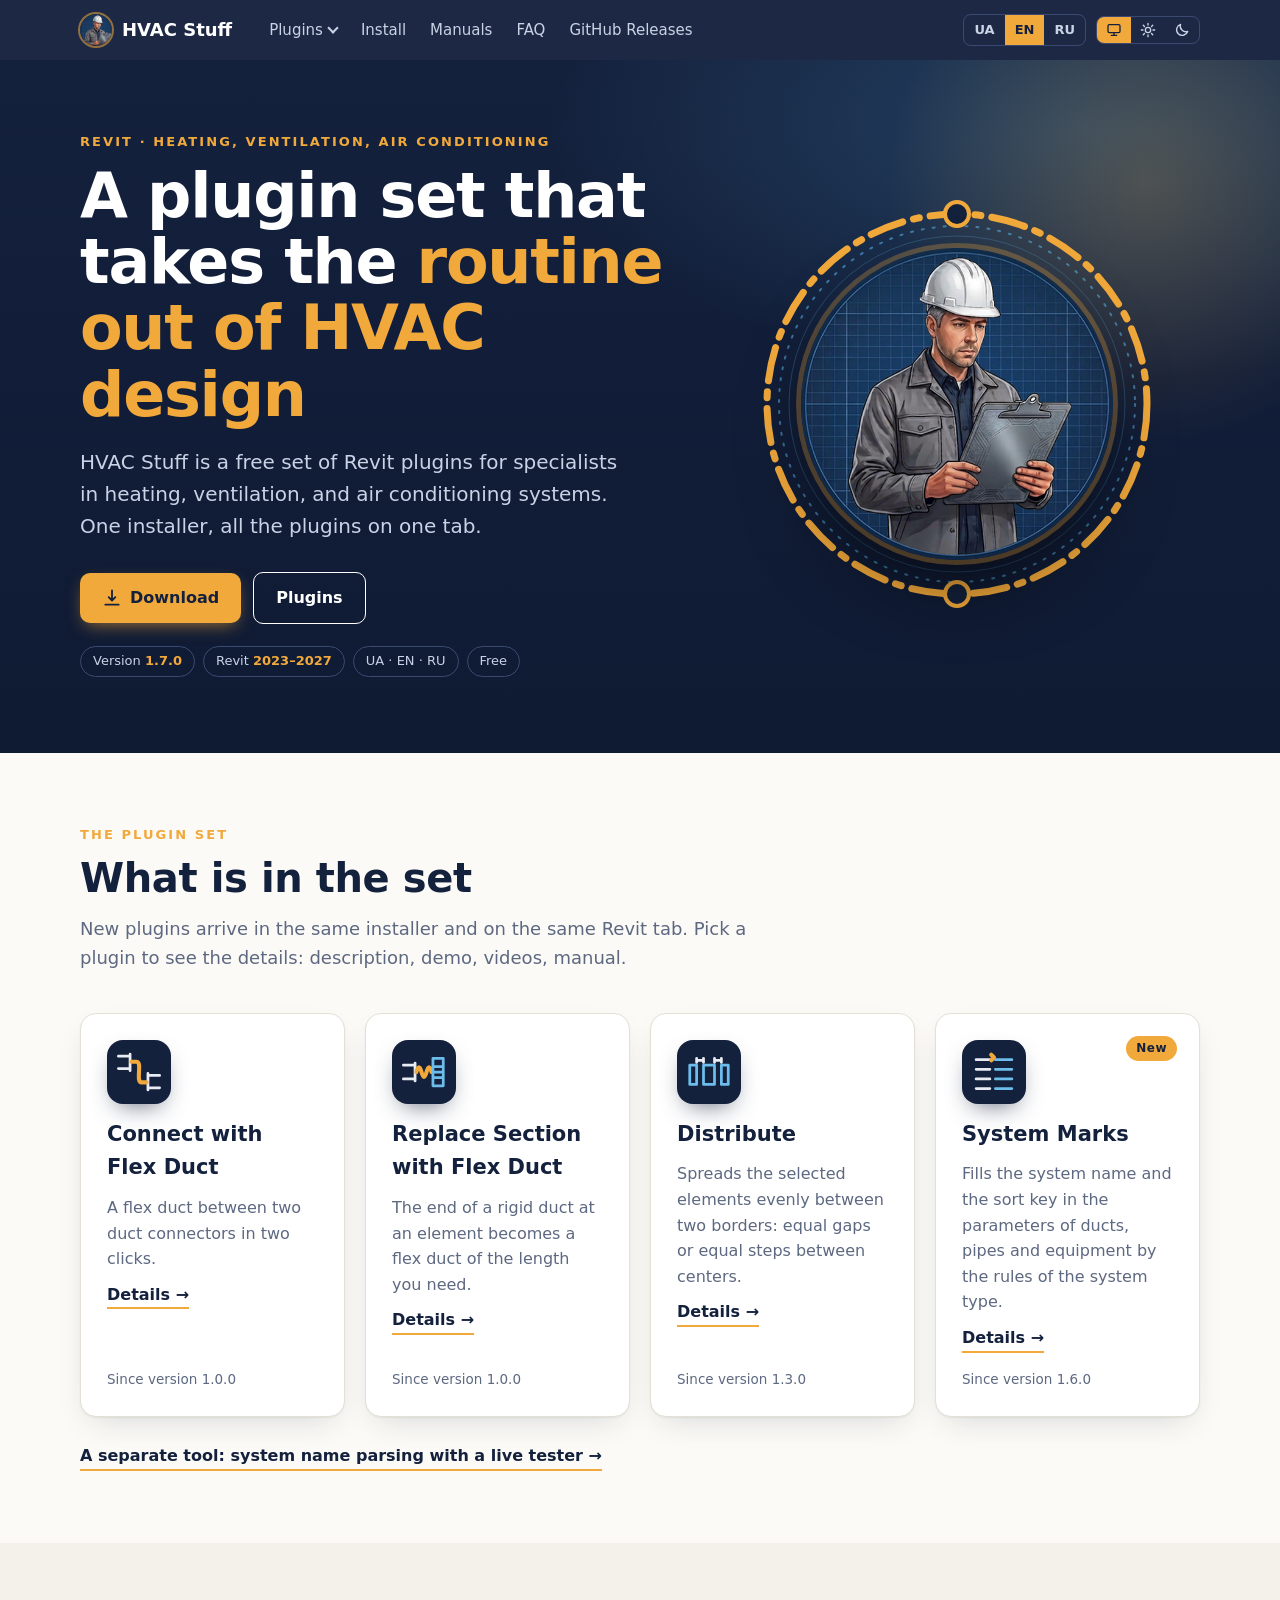
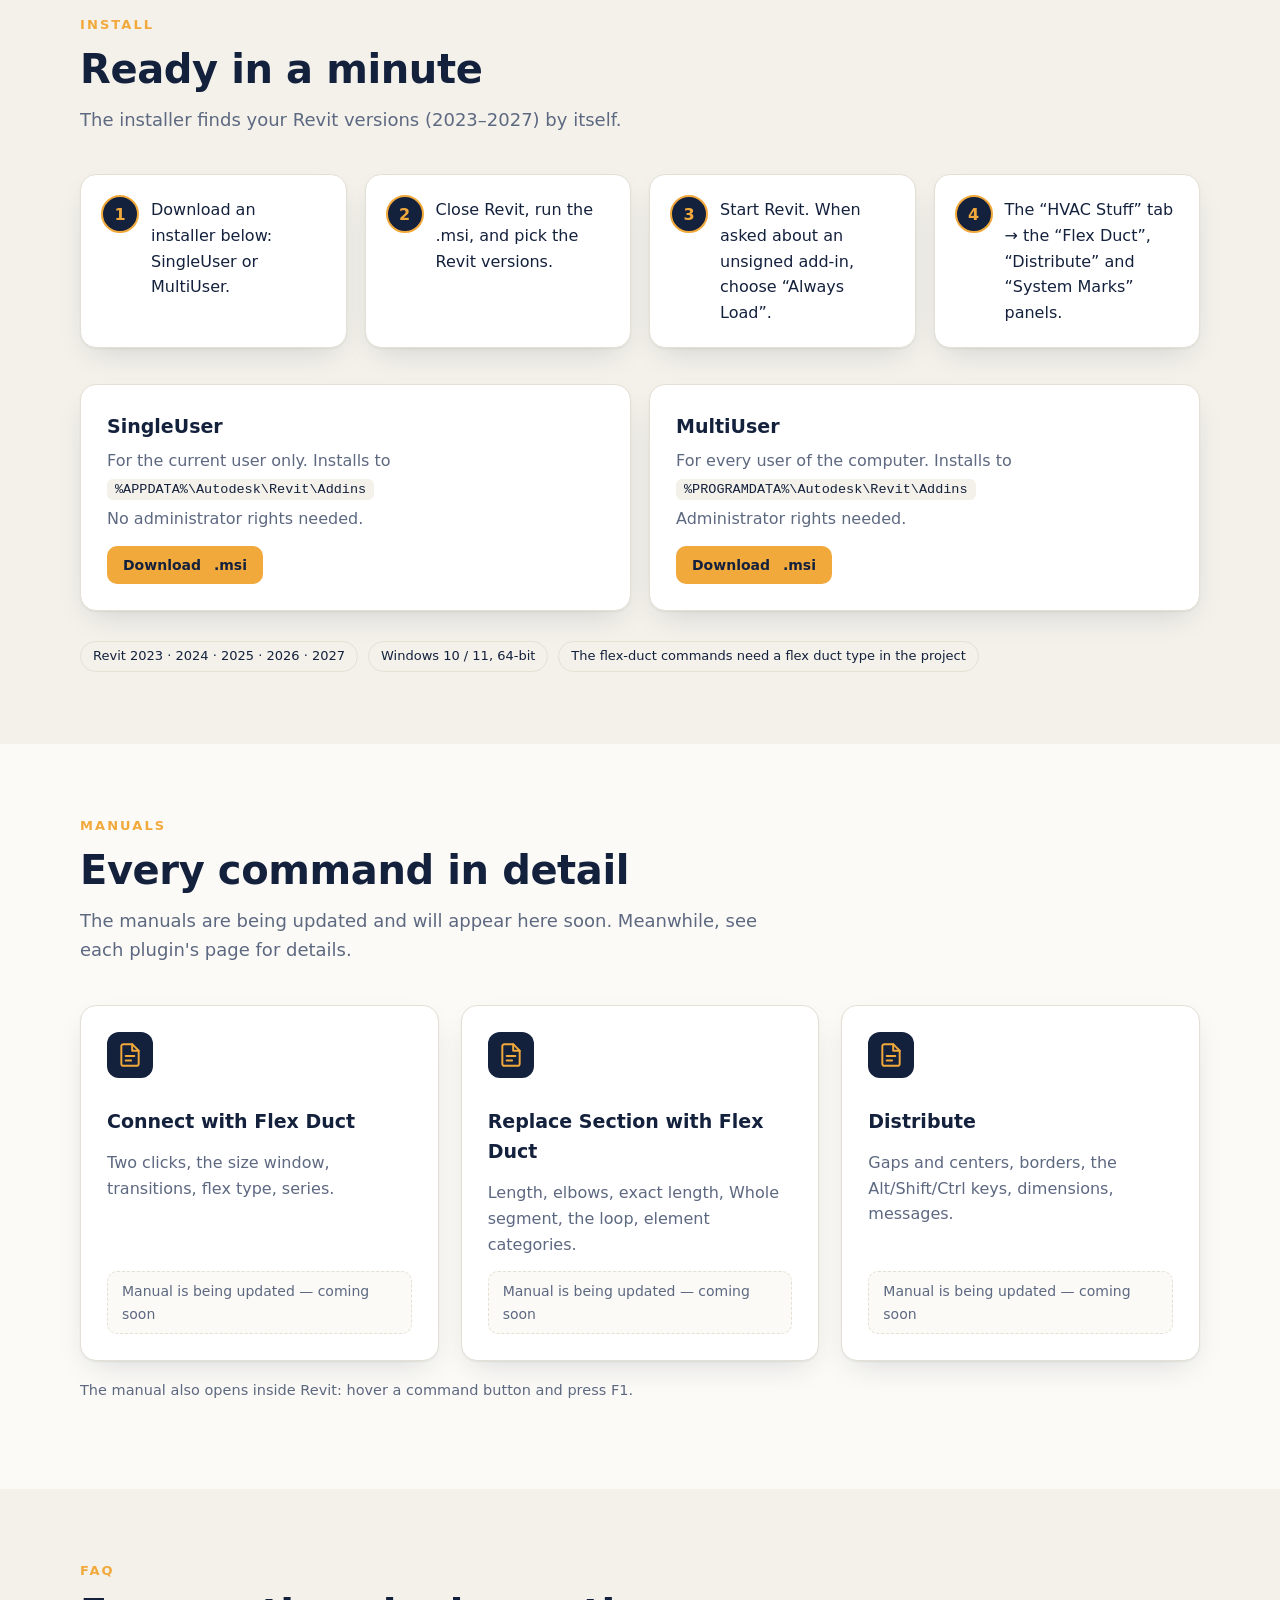
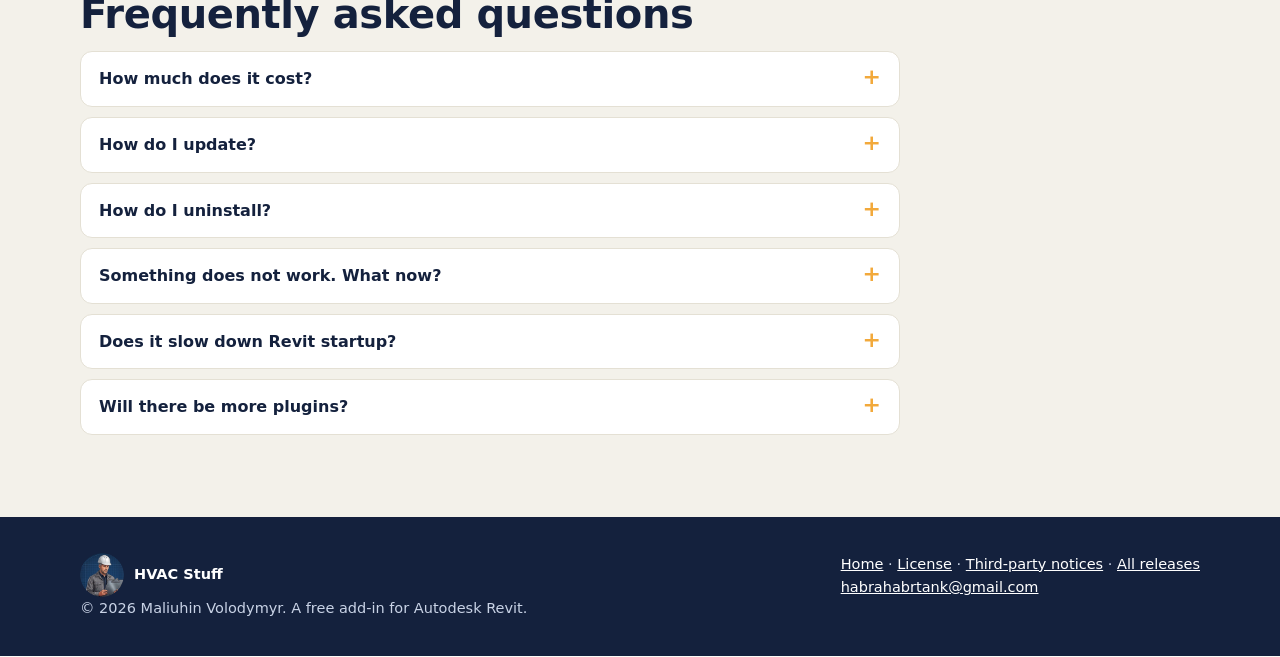
==== docs/index.html @ ef6a5254 "Site 1.7.0: shared scene animations, diffusers and plug-in-style connector marks, System Marks scene" ====
<!doctype html>
<html lang="uk">
<head>
<meta charset="utf-8">
<meta name="viewport" content="width=device-width, initial-scale=1">
<meta name="robots" content="noindex, nofollow, noarchive, nosnippet, noimageindex">
<meta name="googlebot" content="noindex, nofollow, noarchive, nosnippet">
<title>HVAC Stuff — Revit add-in</title>
<meta name="description" content="HVAC Stuff — a growing set of free Revit plugins for specialists in heating, ventilation, and air conditioning systems.">
<meta name="theme-color" content="#14213D">
<link rel="icon" type="image/png" sizes="32x32" href="img/favicon-32.png">
<link rel="icon" type="image/png" sizes="64x64" href="img/favicon-64.png">
<link rel="apple-touch-icon" href="img/apple-touch-icon.png">
<meta property="og:type" content="website">
<meta property="og:title" content="HVAC Stuff — Revit plugins for HVAC design">
<meta property="og:description" content="A free, growing set of Revit plugins for specialists in heating, ventilation, and air conditioning systems. Набір плагінів Revit для спеціалістів систем опалення, вентиляції та кондиціонування. Набор плагинов Revit для специалистов систем отопления, вентиляции и кондиционирования.">
<meta property="og:image" content="https://imrvoland.github.io/HVAC-Stuff-Releases/img/og.png">
<meta property="og:url" content="https://imrvoland.github.io/HVAC-Stuff-Releases/">
<meta name="twitter:card" content="summary_large_image">
<script>(function () { try { var t = localStorage.getItem("hvac-theme"); if (t === "light" || t === "dark") document.documentElement.setAttribute("data-theme", t); } catch (e) {} })();</script>
<link rel="stylesheet" href="site.css">
<style>
/* главная: герой с логотипом, установка, руководства */
.hero { position: relative; overflow: hidden; padding: 72px 0 76px; }
.hero::before { content: ""; position: absolute; inset: -20% -10% auto auto; width: 520px; height: 520px; border-radius: 50%; background: radial-gradient(closest-side, rgba(242,169,59,.22), transparent); animation: glow 9s ease-in-out infinite alternate; pointer-events: none; }
.hero .wrap { position: relative; }
.hero .grid { display: grid; grid-template-columns: 1.1fr .9fr; gap: 40px; align-items: center; }
.hero .grid > div { min-width: 0; }
.hero h1 { font-size: clamp(34px, 6vw, 62px); }
.hero p.sub { max-width: 560px; }
@keyframes glow { to { transform: translate(-80px, 60px) scale(1.2); } }
@keyframes pulse { 50% { transform: scale(1.18); opacity: .6; } }
@keyframes pop { from { opacity: 0; transform: scale(.6); } }
@keyframes spin { to { transform: rotate(360deg); } }
@keyframes glowp { 50% { transform: scale(1.12); opacity: .65; } }
@keyframes breathe { 50% { transform: scale(1.05); } }
@keyframes sweep { 0%, 55% { background-position: 130% 0; } 100% { background-position: -60% 0; } }
.logo-stage { position: relative; width: min(400px, 86vw); aspect-ratio: 1; margin: 0 auto; animation: pop .9s cubic-bezier(.2,.7,.2,1) backwards; }
.ls-glow { position: absolute; inset: 6%; border-radius: 50%; background: radial-gradient(closest-side, rgba(242,169,59,.38), transparent 72%); animation: glowp 4.5s ease-in-out infinite; }
.ls-ring, .ls-ring2 { position: absolute; inset: 0; width: 100%; height: 100%; overflow: visible; }
.ls-ring { animation: spin 32s linear infinite; }
.ls-ring2 { animation: spin 55s linear infinite reverse; }
.ls-ring .dash { stroke-dasharray: 34 11 6 11; }
.ls-ring .pulse { transform-box: fill-box; transform-origin: center; animation: pulse 2.4s ease-in-out infinite; }
.logo-disc { position: absolute; inset: 11%; border-radius: 50%; overflow: hidden; box-shadow: 0 0 0 5px rgba(242,169,59,.28), 0 36px 80px -24px rgba(0,0,0,.8); }
.logo-disc img { width: 100%; height: 100%; display: block; animation: breathe 8s ease-in-out infinite; }
.logo-disc::after { content: ""; position: absolute; inset: 0; background: linear-gradient(115deg, transparent 42%, rgba(255,255,255,.34) 50%, transparent 58%); background-size: 260% 100%; background-position: 130% 0; animation: sweep 6.5s ease-in-out infinite; }
@media (max-width: 860px) { .hero .grid { grid-template-columns: 1fr; } .logo-stage { order: -1; width: min(170px, 48vw); } .hero { padding: 40px 0 56px; } }

.parse-link { display: inline-block; margin-top: 26px; font-weight: 600; text-decoration: none; border-bottom: 2px solid var(--amber); }
.man { display: grid; grid-template-columns: repeat(auto-fit, minmax(min(280px, 100%), 1fr)); gap: 22px; }
.man .card { display: flex; flex-direction: column; gap: 14px; }
.man h3 { margin: 0; }
.man .pdfs { margin-top: auto; }
.mnote { margin-top: 18px; color: var(--muted); font-size: 14.5px; }
.isteps { counter-reset: s; display: grid; grid-template-columns: repeat(auto-fit, minmax(min(230px, 100%), 1fr)); gap: 18px; padding: 0; list-style: none; margin: 0 0 36px; }
.isteps li { counter-increment: s; background: var(--card); border: 1px solid var(--line); border-radius: 16px; padding: 22px 22px 22px 70px; position: relative; box-shadow: var(--shadow); }
.isteps li::before { content: counter(s); position: absolute; left: 20px; top: 20px; width: 34px; height: 34px; border-radius: 50%; background: var(--navy); color: var(--amber); border: 2px solid var(--amber); display: grid; place-items: center; font-weight: 700; }
.dl { display: grid; grid-template-columns: repeat(auto-fit, minmax(min(280px, 100%), 1fr)); gap: 18px; }
.dl .card .btn { margin-top: 14px; }
.dl code { display: inline-block; max-width: 100%; margin: 6px 0; padding: 3px 8px; border-radius: 6px; background: var(--bg-2); color: var(--text); font: 13.5px Consolas, "Cascadia Mono", Menlo, monospace; overflow-wrap: anywhere; }
.req { display: flex; flex-wrap: wrap; gap: 10px; margin-top: 30px; }
details { max-width: 820px; }
summary { list-style: none; display: flex; justify-content: space-between; gap: 12px; }
summary::-webkit-details-marker { display: none; }
summary::after { content: "+"; color: var(--amber); font-size: 22px; line-height: 1; }
details[open] summary::after { content: "−"; }
@media (prefers-reduced-motion: reduce) {
  .hero::before, .logo-stage, .ls-glow, .ls-ring, .ls-ring2, .ls-ring .pulse, .logo-disc img, .logo-disc::after { animation: none; }
}
</style>
</head>
<body>
<header id="siteNav"></header>

<main>
<section class="hero" id="home">
  <div class="wrap">
    <div class="grid">
      <div>
        <p class="eyebrow" data-i18n="hero.eyebrow"></p>
        <h1 data-i18n-html="hero.title"></h1>
        <p class="sub" data-i18n="hero.sub"></p>
        <div class="cta">
          <a class="btn" href="https://github.com/iMrVoLaNd/HVAC-Stuff-Releases/releases/latest"><svg width="20" height="20" viewBox="0 0 24 24" style="stroke:currentColor;fill:none;stroke-width:2.2;stroke-linecap:round;stroke-linejoin:round"><use href="#i-dl"/></svg><span data-i18n="hero.download"></span></a>
          <a class="btn ghost" href="#plugins" data-i18n="hero.plugins"></a>
        </div>
        <div class="meta">
          <span class="chip"><span data-i18n="hero.version"></span> <b class="verx">1.7.0</b></span>
          <span class="chip">Revit <b>2023–2027</b></span>
          <span class="chip">UA · EN · RU</span>
          <span class="chip" data-i18n="hero.free"></span>
        </div>
      </div>
      <div class="logo-stage" aria-hidden="true">
        <div class="ls-glow"></div>
        <svg class="ls-ring2" viewBox="0 0 400 400"><circle cx="200" cy="200" r="178" fill="none" stroke="#5BB6E8" stroke-opacity=".55" stroke-width="2" stroke-dasharray="2 9" stroke-linecap="round"/><circle cx="200" cy="200" r="168" fill="none" stroke="#5BB6E8" stroke-opacity=".25" stroke-width="1"/></svg>
        <svg class="ls-ring" viewBox="0 0 400 400">
          <circle class="dash" cx="200" cy="200" r="190" fill="none" stroke="#F2A93B" stroke-width="7" stroke-linecap="round"/>
          <circle class="pulse" cx="200" cy="10" r="12" fill="#14213D" stroke="#F2A93B" stroke-width="4"/>
          <circle class="pulse" cx="200" cy="390" r="12" fill="#14213D" stroke="#F2A93B" stroke-width="4" style="animation-delay:1.2s"/>
        </svg>
        <div class="logo-disc"><img src="img/logo.png" alt="" width="512" height="512"></div>
      </div>
    </div>
  </div>
</section>

<section id="plugins">
  <div class="wrap">
    <p class="eyebrow" data-i18n="plug.eyebrow"></p>
    <h2 data-i18n="plug.title"></h2>
    <p class="lead" data-i18n="plug.lead"></p>
    <div class="plugs" data-plugs></div>
    <a class="parse-link" href="name-parsing.html" data-i18n="plug.parse"></a>
  </div>
</section>

<section class="alt" id="install">
  <div class="wrap">
    <p class="eyebrow" data-i18n="ins.eyebrow"></p>
    <h2 data-i18n="ins.title"></h2>
    <p class="lead" data-i18n="ins.lead"></p>
    <ol class="isteps">
      <li data-i18n="ins.s1"></li><li data-i18n="ins.s2"></li><li data-i18n="ins.s3"></li><li data-i18n="ins.s4"></li>
    </ol>
    <div class="dl">
      <div class="card"><h3>SingleUser</h3><p><span data-i18n="ins.single"></span><br><code>%APPDATA%\Autodesk\Revit\Addins</code><br><span data-i18n="ins.single2"></span></p><a class="btn sm" data-dl="single" href="https://github.com/iMrVoLaNd/HVAC-Stuff-Releases/releases/latest"><span data-i18n="hero.download"></span>&nbsp;.msi</a></div>
      <div class="card"><h3>MultiUser</h3><p><span data-i18n="ins.multi"></span><br><code>%PROGRAMDATA%\Autodesk\Revit\Addins</code><br><span data-i18n="ins.multi2"></span></p><a class="btn sm" data-dl="multi" href="https://github.com/iMrVoLaNd/HVAC-Stuff-Releases/releases/latest"><span data-i18n="hero.download"></span>&nbsp;.msi</a></div>
    </div>
    <div class="req">
      <span class="chip dark">Revit 2023 · 2024 · 2025 · 2026 · 2027</span>
      <span class="chip dark">Windows 10 / 11, 64-bit</span>
      <span class="chip dark" data-i18n="ins.req"></span>
    </div>
  </div>
</section>

<section id="manuals">
  <div class="wrap">
    <p class="eyebrow" data-i18n="man.eyebrow"></p>
    <h2 data-i18n="man.title"></h2>
    <p class="lead" data-i18n="man.lead"></p>
    <div class="man">
      <div class="card"><div class="ico"><svg viewBox="0 0 24 24"><path d="M14 2H6a2 2 0 0 0-2 2v16a2 2 0 0 0 2 2h12a2 2 0 0 0 2-2V8l-6-6z"/><path d="M14 2v6h6M8 13h8M8 17h5"/></svg></div><h3 data-i18n="qfc.name"></h3><p data-i18n="man.qfc"></p><div class="pdfs" data-pdf="Connect with Flex Duct"></div></div>
      <div class="card"><div class="ico"><svg viewBox="0 0 24 24"><path d="M14 2H6a2 2 0 0 0-2 2v16a2 2 0 0 0 2 2h12a2 2 0 0 0 2-2V8l-6-6z"/><path d="M14 2v6h6M8 13h8M8 17h5"/></svg></div><h3 data-i18n="ft.name"></h3><p data-i18n="man.ft"></p><div class="pdfs" data-pdf="FlexTail"></div></div>
      <div class="card"><div class="ico"><svg viewBox="0 0 24 24"><path d="M14 2H6a2 2 0 0 0-2 2v16a2 2 0 0 0 2 2h12a2 2 0 0 0 2-2V8l-6-6z"/><path d="M14 2v6h6M8 13h8M8 17h5"/></svg></div><h3 data-i18n="dist.name"></h3><p data-i18n="man.dist"></p><div class="pdfs" data-pdf="Distribute"></div></div>
    </div>
    <p class="mnote" data-i18n="man.note"></p>
  </div>
</section>

<section class="alt" id="faq">
  <div class="wrap">
    <p class="eyebrow" data-i18n="faq.eyebrow"></p>
    <h2 data-i18n="faq.title"></h2>
    <details><summary data-i18n="q1.q"></summary><p data-i18n="q1.a"></p></details>
    <details><summary data-i18n="q2.q"></summary><p data-i18n="q2.a"></p></details>
    <details><summary data-i18n="q3.q"></summary><p data-i18n="q3.a"></p></details>
    <details><summary data-i18n="q4.q"></summary><p data-i18n="q4.a"></p></details>
    <details><summary data-i18n="q5.q"></summary><p data-i18n="q5.a"></p></details>
    <details><summary data-i18n="q6.q"></summary><p data-i18n="q6.a"></p></details>
  </div>
</section>
</main>

<footer id="siteFoot"></footer>

<script>
window.HVAC_PAGE = { key: "home", docTitle: "home.title", T: {
  "uk": {
    "home.title": "HVAC Stuff — плагіни Revit для проєктування ОВК",
    "hero.eyebrow": "Revit · Опалення, вентиляція, кондиціонування",
    "hero.title": "Набір плагінів, що прибирає <em>рутину проєктування</em>",
    "hero.sub": "HVAC Stuff — безкоштовний набір плагінів Revit для спеціалістів систем опалення, вентиляції та кондиціонування. Одна установка — усі плагіни на одній вкладці.",
    "hero.plugins": "Плагіни",
    "plug.eyebrow": "Набір плагінів",
    "plug.title": "Що є в наборі",
    "plug.lead": "Нові плагіни з’являються в тому ж інсталяторі й на тій самій вкладці Revit. Оберіть плагін, щоб побачити докладніше: опис, демо, відео, посібник.",
    "plug.parse": "Окремий інструмент: розбір імен систем з перевіркою →",
    "ins.eyebrow": "Встановлення",
    "ins.title": "Готово за хвилину",
    "ins.lead": "Інсталятор сам знайде встановлені версії Revit (2023–2027).",
    "ins.s1": "Завантажте інсталятор нижче: SingleUser або MultiUser.",
    "ins.s2": "Закрийте Revit і запустіть .msi, виберіть версії Revit.",
    "ins.s3": "Запустіть Revit. На питання про непідписану надбудову виберіть «Завжди завантажувати».",
    "ins.s4": "Вкладка «HVAC Stuff» → панелі «Гнучкі повітропроводи», «Розподіл» та «Позначення систем».",
    "ins.single": "Лише для поточного користувача. Установка в",
    "ins.single2": "Права адміністратора не потрібні.",
    "ins.multi": "Для всіх користувачів комп’ютера. Установка в",
    "ins.multi2": "Потрібні права адміністратора.",
    "ins.req": "Для команд із гофрою потрібен тип гнучкого повітропроводу в проєкті",
    "man.eyebrow": "Посібники",
    "man.title": "Докладно про кожну команду",
    "man.lead": "Посібники оновлюються й скоро з’являться тут. А поки що докладно про кожну команду — на сторінках плагінів.",
    "man.qfc": "Два кліки, вікно розміру, переходи, тип гнучкого, серія.",
    "man.ft": "Довжина, відводи, точна довжина, «Вся ділянка», цикл, категорії елементів.",
    "man.dist": "Проміжки й осі, межі, клавіші Alt/Shift/Ctrl, розміри, повідомлення.",
    "man.note": "Також посібник відкривається в Revit: наведіть курсор на кнопку й натисніть F1.",
    "faq.eyebrow": "Питання",
    "faq.title": "Часті питання",
    "q1.q": "Скільки це коштує?",
    "q1.a": "Нічого: надбудова безкоштовна. Ліцензія закрита — вихідний код не публікується, використання вільне.",
    "q2.q": "Як оновити?",
    "q2.a": "Раз на день надбудова перевіряє нову версію (можна вимкнути). У вікні «Про програму» є кнопка ручної перевірки. Встановіть новий .msi поверх старого — налаштування збережуться.",
    "q3.q": "Як видалити?",
    "q3.a": "Параметри Windows → Програми → HVAC Stuff → Видалити. Налаштування й журнали лишаються в %AppData%\\HVAC Stuff — папку можна видалити вручну.",
    "q4.q": "Щось не працює — що робити?",
    "q4.a": "У вікні повідомлення натисніть «Копіювати» (там усе потрібне) або «Відкрити журнал» і надішліть текст автору.",
    "q5.q": "Надбудова впливає на швидкість запуску Revit?",
    "q5.a": "Ні: при старті завантажується лише стрічка. Вікна й налаштування — при першому натисканні.",
    "q6.q": "Чи будуть нові плагіни?",
    "q6.a": "Так: набір поповнюється. Новий плагін з’являється в тому ж інсталяторі, на вкладці «HVAC Stuff». Оновлення приходить звичайним оновленням надбудови. Ідеї можна надіслати на пошту з підвалу сторінки."
  },
  "en": {
    "home.title": "HVAC Stuff — Revit plugins for HVAC design",
    "hero.eyebrow": "Revit · Heating, ventilation, air conditioning",
    "hero.title": "A plugin set that takes the <em>routine out of HVAC design</em>",
    "hero.sub": "HVAC Stuff is a free set of Revit plugins for specialists in heating, ventilation, and air conditioning systems. One installer, all the plugins on one tab.",
    "hero.plugins": "Plugins",
    "plug.eyebrow": "The plugin set",
    "plug.title": "What is in the set",
    "plug.lead": "New plugins arrive in the same installer and on the same Revit tab. Pick a plugin to see the details: description, demo, videos, manual.",
    "plug.parse": "A separate tool: system name parsing with a live tester →",
    "ins.eyebrow": "Install",
    "ins.title": "Ready in a minute",
    "ins.lead": "The installer finds your Revit versions (2023–2027) by itself.",
    "ins.s1": "Download an installer below: SingleUser or MultiUser.",
    "ins.s2": "Close Revit, run the .msi, and pick the Revit versions.",
    "ins.s3": "Start Revit. When asked about an unsigned add-in, choose “Always Load”.",
    "ins.s4": "The “HVAC Stuff” tab → the “Flex Duct”, “Distribute” and “System Marks” panels.",
    "ins.single": "For the current user only. Installs to",
    "ins.single2": "No administrator rights needed.",
    "ins.multi": "For every user of the computer. Installs to",
    "ins.multi2": "Administrator rights needed.",
    "ins.req": "The flex-duct commands need a flex duct type in the project",
    "man.eyebrow": "Manuals",
    "man.title": "Every command in detail",
    "man.lead": "The manuals are being updated and will appear here soon. Meanwhile, see each plugin's page for details.",
    "man.qfc": "Two clicks, the size window, transitions, flex type, series.",
    "man.ft": "Length, elbows, exact length, Whole segment, the loop, element categories.",
    "man.dist": "Gaps and centers, borders, the Alt/Shift/Ctrl keys, dimensions, messages.",
    "man.note": "The manual also opens inside Revit: hover a command button and press F1.",
    "faq.eyebrow": "FAQ",
    "faq.title": "Frequently asked questions",
    "q1.q": "How much does it cost?",
    "q1.a": "Nothing: the add-in is free. The license is closed: the source is not published, use is free.",
    "q2.q": "How do I update?",
    "q2.a": "Once a day the add-in checks for a new version (you can turn it off); the About window has a manual check button. Run the new .msi over the old one; your settings are kept.",
    "q3.q": "How do I uninstall?",
    "q3.a": "Windows Settings → Apps → HVAC Stuff → Uninstall. Settings and logs stay in %AppData%\\HVAC Stuff; you can delete that folder by hand.",
    "q4.q": "Something does not work. What now?",
    "q4.a": "In the message window press Copy (it has everything needed) or Open log, and send the text to the author.",
    "q5.q": "Does it slow down Revit startup?",
    "q5.a": "No: only the ribbon loads at startup. Windows and settings load on the first click.",
    "q6.q": "Will there be more plugins?",
    "q6.a": "Yes: the set keeps growing. A new plugin comes in the same installer, on the “HVAC Stuff” tab. It arrives as a regular add-in update. Ideas can be sent to the email in the page footer."
  },
  "ru": {
    "home.title": "HVAC Stuff — плагины Revit для проектирования ОВК",
    "hero.eyebrow": "Revit · Отопление, вентиляция, кондиционирование",
    "hero.title": "Набор плагинов, который убирает <em>рутину проектирования</em>",
    "hero.sub": "HVAC Stuff — бесплатный набор плагинов Revit для специалистов систем отопления, вентиляции и кондиционирования. Одна установка — все плагины на одной вкладке.",
    "hero.plugins": "Плагины",
    "plug.eyebrow": "Набор плагинов",
    "plug.title": "Что есть в наборе",
    "plug.lead": "Новые плагины появляются в том же установщике и на той же вкладке Revit. Выберите плагин, чтобы увидеть подробности: описание, демо, видео, руководство.",
    "plug.parse": "Отдельный инструмент: разбор имён систем с проверкой →",
    "ins.eyebrow": "Установка",
    "ins.title": "Готово за минуту",
    "ins.lead": "Установщик сам найдёт установленные версии Revit (2023–2027).",
    "ins.s1": "Скачайте установщик ниже: SingleUser или MultiUser.",
    "ins.s2": "Закройте Revit, запустите .msi и выберите версии Revit.",
    "ins.s3": "Запустите Revit. На вопрос о неподписанной надстройке выберите «Всегда загружать».",
    "ins.s4": "Вкладка «HVAC Stuff» → панели «Гибкие воздуховоды», «Распределение» и «Обозначение систем».",
    "ins.single": "Только для текущего пользователя. Установка в",
    "ins.single2": "Права администратора не нужны.",
    "ins.multi": "Для всех пользователей компьютера. Установка в",
    "ins.multi2": "Нужны права администратора.",
    "ins.req": "Для команд с гофрой в проекте нужен тип гибкого воздуховода",
    "man.eyebrow": "Руководства",
    "man.title": "Подробно о каждой команде",
    "man.lead": "Руководства обновляются и скоро появятся здесь. Пока подробности о каждой команде — на страницах плагинов.",
    "man.qfc": "Два клика, окно размера, переходы, тип гибкого, серия.",
    "man.ft": "Длина, отводы, точная длина, «Весь участок», цикл, категории элементов.",
    "man.dist": "Зазоры и оси, границы, клавиши Alt/Shift/Ctrl, размеры, сообщения.",
    "man.note": "Руководство также открывается в Revit: наведите курсор на кнопку и нажмите F1.",
    "faq.eyebrow": "Вопросы",
    "faq.title": "Частые вопросы",
    "q1.q": "Сколько это стоит?",
    "q1.a": "Ничего: надстройка бесплатная. Лицензия закрытая — исходный код не публикуется, использование свободное.",
    "q2.q": "Как обновить?",
    "q2.a": "Раз в день надстройка проверяет новую версию (можно отключить); в окне «О программе» есть кнопка ручной проверки. Установите новый .msi поверх старого — настройки сохранятся.",
    "q3.q": "Как удалить?",
    "q3.a": "Параметры Windows → Приложения → HVAC Stuff → Удалить. Настройки и журналы остаются в %AppData%\\HVAC Stuff — папку можно удалить вручную.",
    "q4.q": "Что-то не работает — что делать?",
    "q4.a": "В окне сообщения нажмите «Копировать» (там всё нужное) или «Открыть журнал» и отправьте текст автору.",
    "q5.q": "Влияет ли надстройка на скорость запуска Revit?",
    "q5.a": "Нет: при старте загружается только лента. Окна и настройки — при первом нажатии.",
    "q6.q": "Будут ли новые плагины?",
    "q6.a": "Да: набор пополняется. Новый плагин приходит в том же установщике, на вкладке «HVAC Stuff». Он появляется обычным обновлением надстройки. Идеи можно прислать на почту из подвала страницы."
  }
} };
</script>
<script src="site.js"></script>
</body>
</html>
---- docs/site.css ----
/* HVAC Stuff — общий стиль сайта: переменные, шапка с меню, кнопки, карточки, подвал. Подключается на всех страницах, кроме name-parsing.html. */
:root {
  --navy: #14213D; --navy-2: #1c2d52; --paper: #FBFAF6; --amber: #F2A93B; --sky: #5BB6E8;
  --bg: #FBFAF6; --bg-2: #F3F1EA; --card: #ffffff; --text: #14213D; --muted: #5d6881; --line: #e4e0d4;
  --amber-soft: #FDF0D6;
  --shadow: 0 1px 2px rgba(20,33,61,.06), 0 12px 32px -12px rgba(20,33,61,.18);
}
@media (prefers-color-scheme: dark) {
  :root:not([data-theme="light"]) {
    --bg: #0e1628; --bg-2: #121c33; --card: #16223d; --text: #eef1f8; --muted: #9aa7bf; --line: #26334f;
    --amber-soft: #3A2D12;
    --shadow: 0 1px 2px rgba(0,0,0,.3), 0 12px 32px -12px rgba(0,0,0,.6);
  }
}
:root[data-theme="dark"] {
  --bg: #0e1628; --bg-2: #121c33; --card: #16223d; --text: #eef1f8; --muted: #9aa7bf; --line: #26334f;
  --amber-soft: #3A2D12;
  --shadow: 0 1px 2px rgba(0,0,0,.3), 0 12px 32px -12px rgba(0,0,0,.6);
}
:root[data-theme="light"] { color-scheme: light; }
:root[data-theme="dark"] { color-scheme: dark; }
* { box-sizing: border-box; }
html { scroll-behavior: smooth; scroll-padding-top: 76px; }
body { margin: 0; background: var(--bg); color: var(--text); font: 16px/1.6 "Segoe UI", system-ui, -apple-system, Roboto, Arial, sans-serif; -webkit-font-smoothing: antialiased; }
a { color: inherit; }
img, svg { max-width: 100%; }
.wrap { width: min(1120px, 100% - 32px); margin-inline: auto; }
main, footer { overflow-x: clip; }
section { padding: 72px 0; }
.alt { background: var(--bg-2); }
.eyebrow { color: var(--amber); font-weight: 700; letter-spacing: .16em; text-transform: uppercase; font-size: 13px; margin: 0 0 10px; }
h2 { font-size: clamp(28px, 4vw, 40px); line-height: 1.15; margin: 0 0 14px; letter-spacing: -.01em; }
.lead { color: var(--muted); font-size: 18px; max-width: 720px; margin: 0 0 40px; }

/* шапка */
.nav { position: sticky; top: 0; z-index: 50; background: rgba(20,33,61,.96); backdrop-filter: blur(10px); color: #fff; }
.nav .wrap { display: flex; align-items: center; gap: 18px; height: 60px; }
.brand { display: flex; align-items: center; gap: 10px; font-weight: 700; text-decoration: none; font-size: 18px; color: #fff; white-space: nowrap; margin-right: 8px; }
.brand img { width: 32px; height: 32px; border-radius: 50%; box-shadow: 0 0 0 2px rgba(242,169,59,.55); transition: transform .35s; }
.brand:hover img { transform: rotate(-14deg) scale(1.12); }
.nav-panel { display: flex; align-items: center; gap: 4px; flex: 1; min-width: 0; }
.nav-links { display: flex; align-items: center; gap: 2px; margin: 0; padding: 0; list-style: none; flex: 1; }
.nav-links > li { position: relative; }
.nav-links a, .nav-links .dd-btn { display: inline-flex; align-items: center; gap: 6px; color: #c9d3e6; text-decoration: none; font: inherit; font-size: 15px; padding: 8px 11px; border-radius: 8px; background: none; border: 0; cursor: pointer; white-space: nowrap; }
.nav-links a:hover, .nav-links .dd-btn:hover { color: #fff; background: rgba(255,255,255,.07); }
.nav-links a.here, .nav-links .dd-btn.here { color: #fff; box-shadow: inset 0 -2px 0 var(--amber); border-radius: 8px 8px 0 0; }
.nav-links a:focus-visible, .nav-links .dd-btn:focus-visible, .burger:focus-visible { outline: 2px solid var(--sky); outline-offset: -2px; }
.dd-btn::after { content: ""; width: 6px; height: 6px; border-right: 2px solid currentColor; border-bottom: 2px solid currentColor; transform: translateY(-2px) rotate(45deg); transition: transform .2s; }
.dd.open .dd-btn::after { transform: translateY(1px) rotate(-135deg); }
.dd-menu { display: none; position: absolute; left: 0; top: 100%; min-width: 250px; margin: 6px 0 0; padding: 8px; list-style: none; background: var(--navy); border: 1px solid #3a4a72; border-radius: 12px; box-shadow: 0 18px 40px -12px rgba(0,0,0,.6); }
.dd.open .dd-menu { display: block; }
/* невидимый мост над меню: пока курсор идёт от кнопки к пункту, наведение не теряется и меню не закрывается */
.dd-menu::before { content: ""; position: absolute; left: 0; right: 0; top: -16px; height: 16px; }
.dd-menu a { display: flex; width: 100%; padding: 9px 12px; }
.dd-menu a.here { box-shadow: none; background: rgba(242,169,59,.16); border-radius: 8px; }
.dd-menu .sep { height: 1px; background: #3a4a72; margin: 6px 4px; }
.dd-menu small { display: block; color: #8fa0c0; font-size: 12px; line-height: 1.3; }
.nav-tools { display: flex; align-items: center; gap: 10px; margin-left: auto; flex-shrink: 0; }
.lang, .theme { display: flex; border: 1px solid #3a4a72; border-radius: 8px; overflow: hidden; flex-shrink: 0; }
.lang button { background: none; border: 0; color: #c9d3e6; padding: 5px 10px; font: inherit; font-size: 13px; font-weight: 600; cursor: pointer; }
.lang button[aria-pressed="true"], .theme button[aria-pressed="true"] { background: var(--amber); color: var(--navy); }
.theme button { background: none; border: 0; color: #c9d3e6; padding: 5px 9px; cursor: pointer; display: flex; align-items: center; }
.theme button:hover { color: #fff; }
.theme button[aria-pressed="true"]:hover { color: var(--navy); }
.theme svg { width: 16px; height: 16px; fill: none; stroke: currentColor; stroke-width: 2; stroke-linecap: round; stroke-linejoin: round; }
.theme button:focus-visible, .lang button:focus-visible { outline: 2px solid var(--sky); outline-offset: -2px; }
.burger { display: none; margin-left: auto; width: 42px; height: 40px; border: 1px solid #3a4a72; border-radius: 8px; background: none; cursor: pointer; padding: 0; position: relative; }
.burger i, .burger i::before, .burger i::after { position: absolute; left: 11px; width: 18px; height: 2px; background: #fff; border-radius: 2px; content: ""; transition: transform .2s, opacity .2s; }
.burger i { top: 18px; } .burger i::before { top: -6px; left: 0; } .burger i::after { top: 6px; left: 0; }
.nav.open .burger i { background: transparent; }
.nav.open .burger i::before { transform: translateY(6px) rotate(45deg); }
.nav.open .burger i::after { transform: translateY(-6px) rotate(-45deg); }
@media (max-width: 960px) {
  .burger { display: block; }
  .nav-panel { display: none; position: absolute; left: 0; right: 0; top: 60px; flex-direction: column; align-items: stretch; gap: 0; padding: 10px 16px 18px; background: var(--navy); border-top: 1px solid #3a4a72; box-shadow: 0 24px 40px -12px rgba(0,0,0,.6); max-height: calc(100vh - 60px); overflow-y: auto; }
  .nav.open .nav-panel { display: flex; }
  .nav-links { flex-direction: column; align-items: stretch; flex: none; gap: 0; }
  .nav-links a, .nav-links .dd-btn { width: 100%; padding: 12px 8px; font-size: 16px; justify-content: space-between; }
  .nav-links a.here, .nav-links .dd-btn.here { box-shadow: none; background: rgba(242,169,59,.16); border-radius: 8px; }
  .dd-menu { display: block; position: static; min-width: 0; margin: 0 0 6px 10px; padding: 0 0 0 8px; background: none; border: 0; border-left: 2px solid #3a4a72; border-radius: 0; box-shadow: none; }
  .dd-btn::after { display: none; }
  .nav-tools { margin: 12px 0 0; justify-content: space-between; padding-top: 12px; border-top: 1px solid #3a4a72; }
}
@media (max-width: 400px) { .brand { font-size: 16px; } }

.btn { display: inline-flex; align-items: center; gap: 8px; background: var(--amber); color: var(--navy); text-decoration: none; padding: 12px 22px; border-radius: 10px; border: 0; cursor: pointer; font: inherit; font-weight: 700; transition: transform .15s; position: relative; overflow: hidden; box-shadow: 0 6px 18px -6px rgba(242,169,59,.7); }
.btn:hover { transform: translateY(-2px); }
.btn.sm { padding: 8px 16px; font-size: 14px; box-shadow: none; }
.btn.ghost { background: transparent; color: inherit; border: 1.5px solid currentColor; box-shadow: none; }

/* герой */
.hero { background: radial-gradient(900px 420px at 85% 10%, rgba(91,182,232,.22), transparent 60%), linear-gradient(180deg, var(--navy), #0f1a33); color: #fff; padding: 76px 0 72px; }
.hero h1 { font-size: clamp(34px, 5.5vw, 58px); line-height: 1.07; margin: 0 0 18px; letter-spacing: -.02em; overflow-wrap: anywhere; }
.hero h1 em { font-style: normal; color: var(--amber); }
.hero p.sub { font-size: 20px; color: #c9d3e6; max-width: 700px; margin: 0 0 30px; }
.cta { display: flex; flex-wrap: wrap; gap: 12px; align-items: center; }
.meta { margin-top: 22px; display: flex; flex-wrap: wrap; gap: 8px; }
.chip { font-size: 13px; padding: 4px 12px; border-radius: 99px; border: 1px solid #3a4a72; color: #c9d3e6; }
.chip b { color: var(--amber); }
.chip.dark { color: var(--text); border-color: var(--line); }

/* карточки, списки */
.grid3 { display: grid; grid-template-columns: repeat(auto-fit, minmax(min(300px, 100%), 1fr)); gap: 20px; }
.card { background: var(--card); border: 1px solid var(--line); border-radius: 16px; padding: 26px; box-shadow: var(--shadow); }
.card h3 { margin: 0 0 6px; font-size: 19px; }
.card p { margin: 0; color: var(--muted); }
.steps { list-style: none; padding: 0; margin: 0; display: grid; gap: 16px; max-width: 820px; counter-reset: s; }
.steps li { counter-increment: s; position: relative; padding: 4px 0 4px 54px; }
.steps li::before { content: counter(s); position: absolute; left: 0; top: 0; width: 38px; height: 38px; border-radius: 50%; background: var(--amber); color: var(--navy); font-weight: 800; display: grid; place-items: center; }
.steps b { display: block; }
.steps span { color: var(--muted); }
.list { padding: 0; margin: 14px 0 0; list-style: none; max-width: 820px; }
.list li { padding-left: 26px; position: relative; margin-bottom: 10px; color: var(--muted); }
.list li::before { content: ""; position: absolute; left: 0; top: .6em; width: 14px; height: 4px; border-radius: 2px; background: var(--amber); }
.list b { color: var(--text); }
.note { margin-top: 24px; background: var(--amber-soft); border-radius: 12px; padding: 14px 18px; max-width: 820px; }
details { background: var(--card); border: 1px solid var(--line); border-radius: 12px; padding: 14px 18px; margin-bottom: 10px; max-width: 820px; }
summary { cursor: pointer; font-weight: 600; }
details p { color: var(--muted); margin: 10px 0 0; }
.pdfs { display: flex; flex-wrap: wrap; gap: 8px; }
.pdf { display: inline-flex; align-items: center; gap: 8px; text-decoration: none; border: 1.5px solid var(--line); padding: 8px 14px; border-radius: 10px; font-weight: 600; font-size: 14px; background: var(--bg); }
.pdf:hover { border-color: var(--amber); }
.pdf.off { border-style: dashed; color: var(--muted, #6b7280); font-weight: 500; cursor: default; }
.pdf.off:hover { border-color: var(--line); }
.pdf svg { width: 18px; height: 18px; stroke: var(--amber); fill: none; stroke-width: 2; stroke-linecap: round; stroke-linejoin: round; }
.ico { width: 46px; height: 46px; border-radius: 12px; background: var(--navy); display: grid; place-items: center; margin-bottom: 14px; }
.ico svg { width: 26px; height: 26px; stroke: var(--amber); fill: none; stroke-width: 1.8; stroke-linecap: round; stroke-linejoin: round; }

/* подвал */
footer { background: var(--navy); color: #c9d3e6; padding: 36px 0; font-size: 14.5px; }
footer .wrap { display: flex; flex-wrap: wrap; gap: 20px 40px; justify-content: space-between; }
footer a { color: #fff; }
footer .foot-logo { width: 44px; height: 44px; border-radius: 50%; vertical-align: middle; margin-right: 10px; }

@media (prefers-reduced-motion: reduce) {
  html { scroll-behavior: auto; }
  .btn, .brand img { transition: none; }
}

/* карточки плагинов */
.plugs { display: grid; grid-template-columns: repeat(auto-fit, minmax(min(260px, 100%), 1fr)); gap: 20px; }
.plug { position: relative; display: flex; flex-direction: column; gap: 10px; transition: transform .3s, border-color .3s; }
.plug:hover { transform: translateY(-5px); border-color: var(--amber); }
.plug .tile { width: 64px; height: 64px; border-radius: 16px; background: var(--navy); display: grid; place-items: center; box-shadow: 0 10px 24px -10px rgba(20,33,61,.7); transition: transform .35s; }
.plug .tile svg { width: 44px; height: 44px; }
.plug:hover .tile { transform: rotate(-6deg) scale(1.06); }
.plug h3 { margin: 4px 0 0; font-size: 21px; }
.plug .en { color: var(--muted); font-size: 14px; margin: -6px 0 0; }
html[lang="en"] .plug .en { display: none; }
.plug .badge { position: absolute; top: 22px; right: 22px; font-size: 12px; font-weight: 700; padding: 3px 10px; border-radius: 99px; background: var(--amber); color: var(--navy); letter-spacing: .04em; }
.plug .since { color: var(--muted); font-size: 13.5px; margin-top: auto; padding-top: 6px; }
.plug .go { color: var(--text); font-weight: 600; text-decoration: none; border-bottom: 2px solid var(--amber); width: fit-content; }
@media (prefers-reduced-motion: reduce) { .plug, .plug:hover, .plug .tile, .plug:hover .tile { transition: none; transform: none; } }
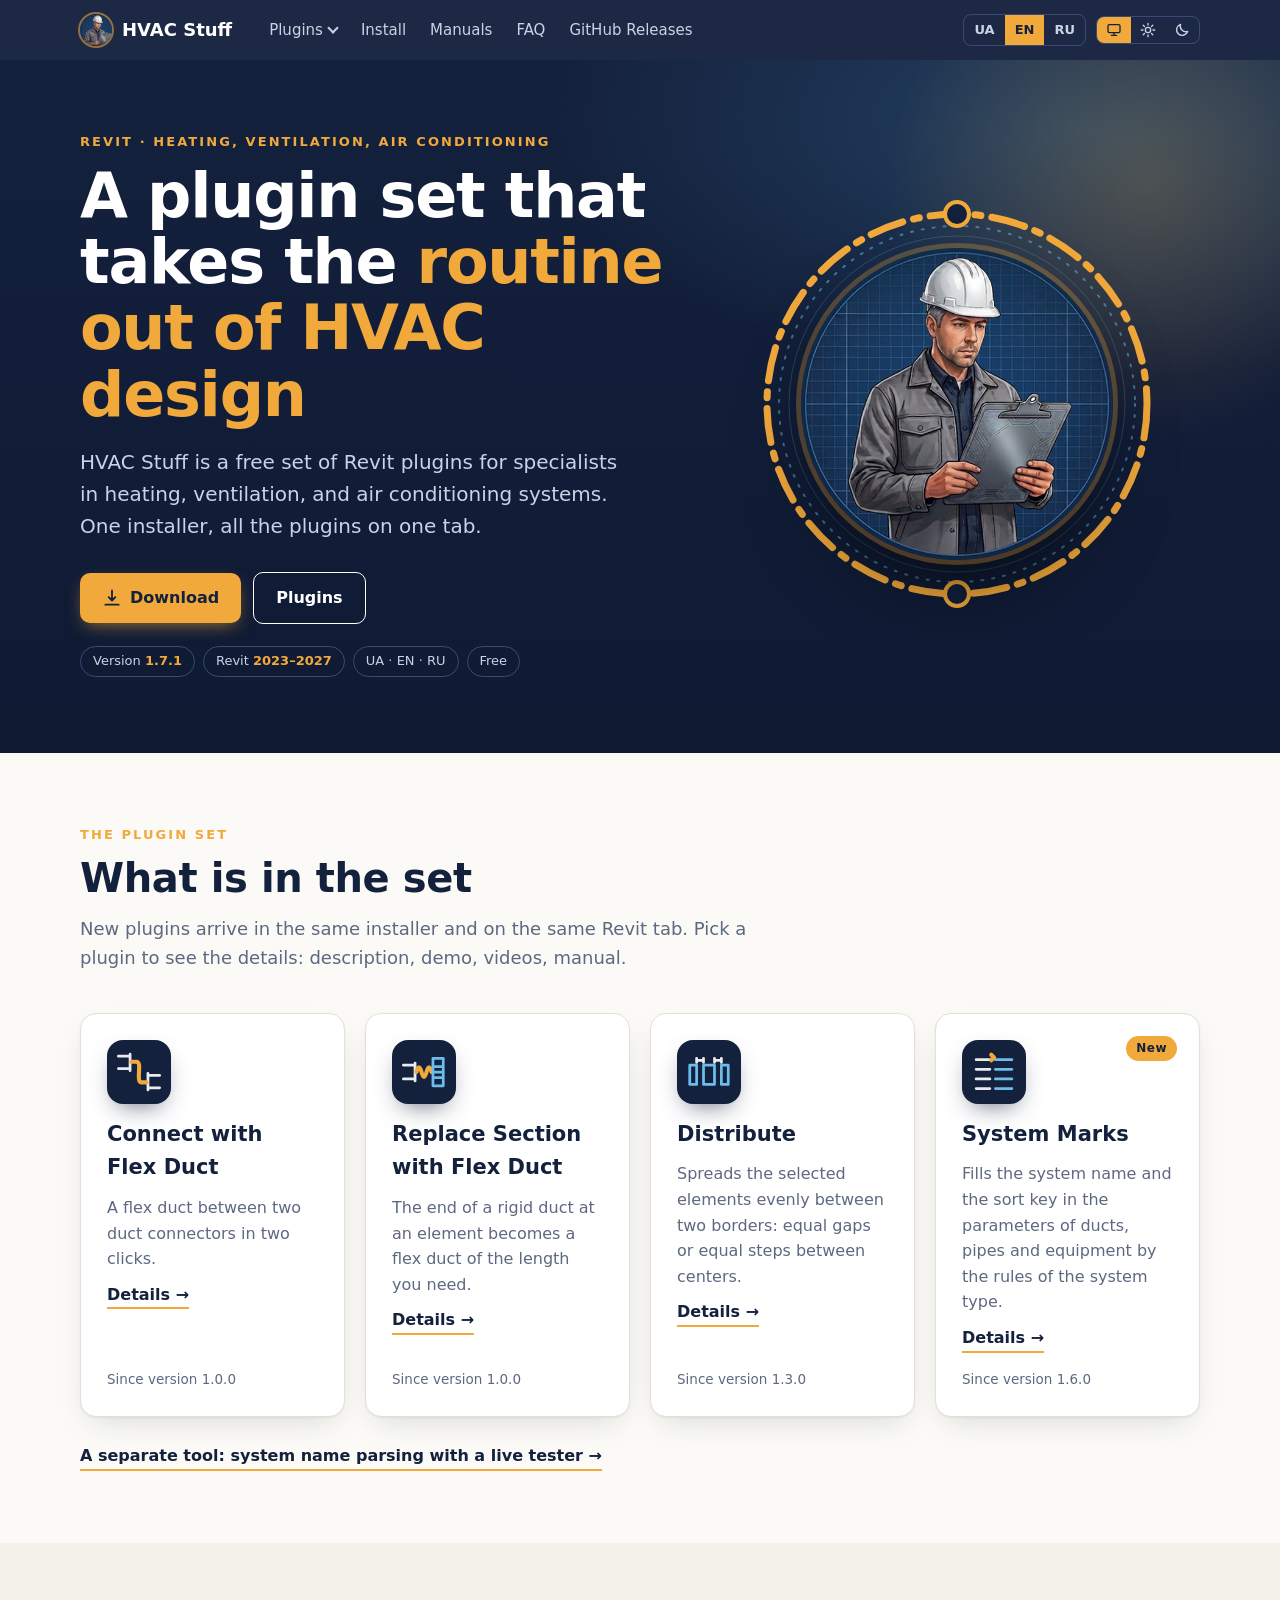
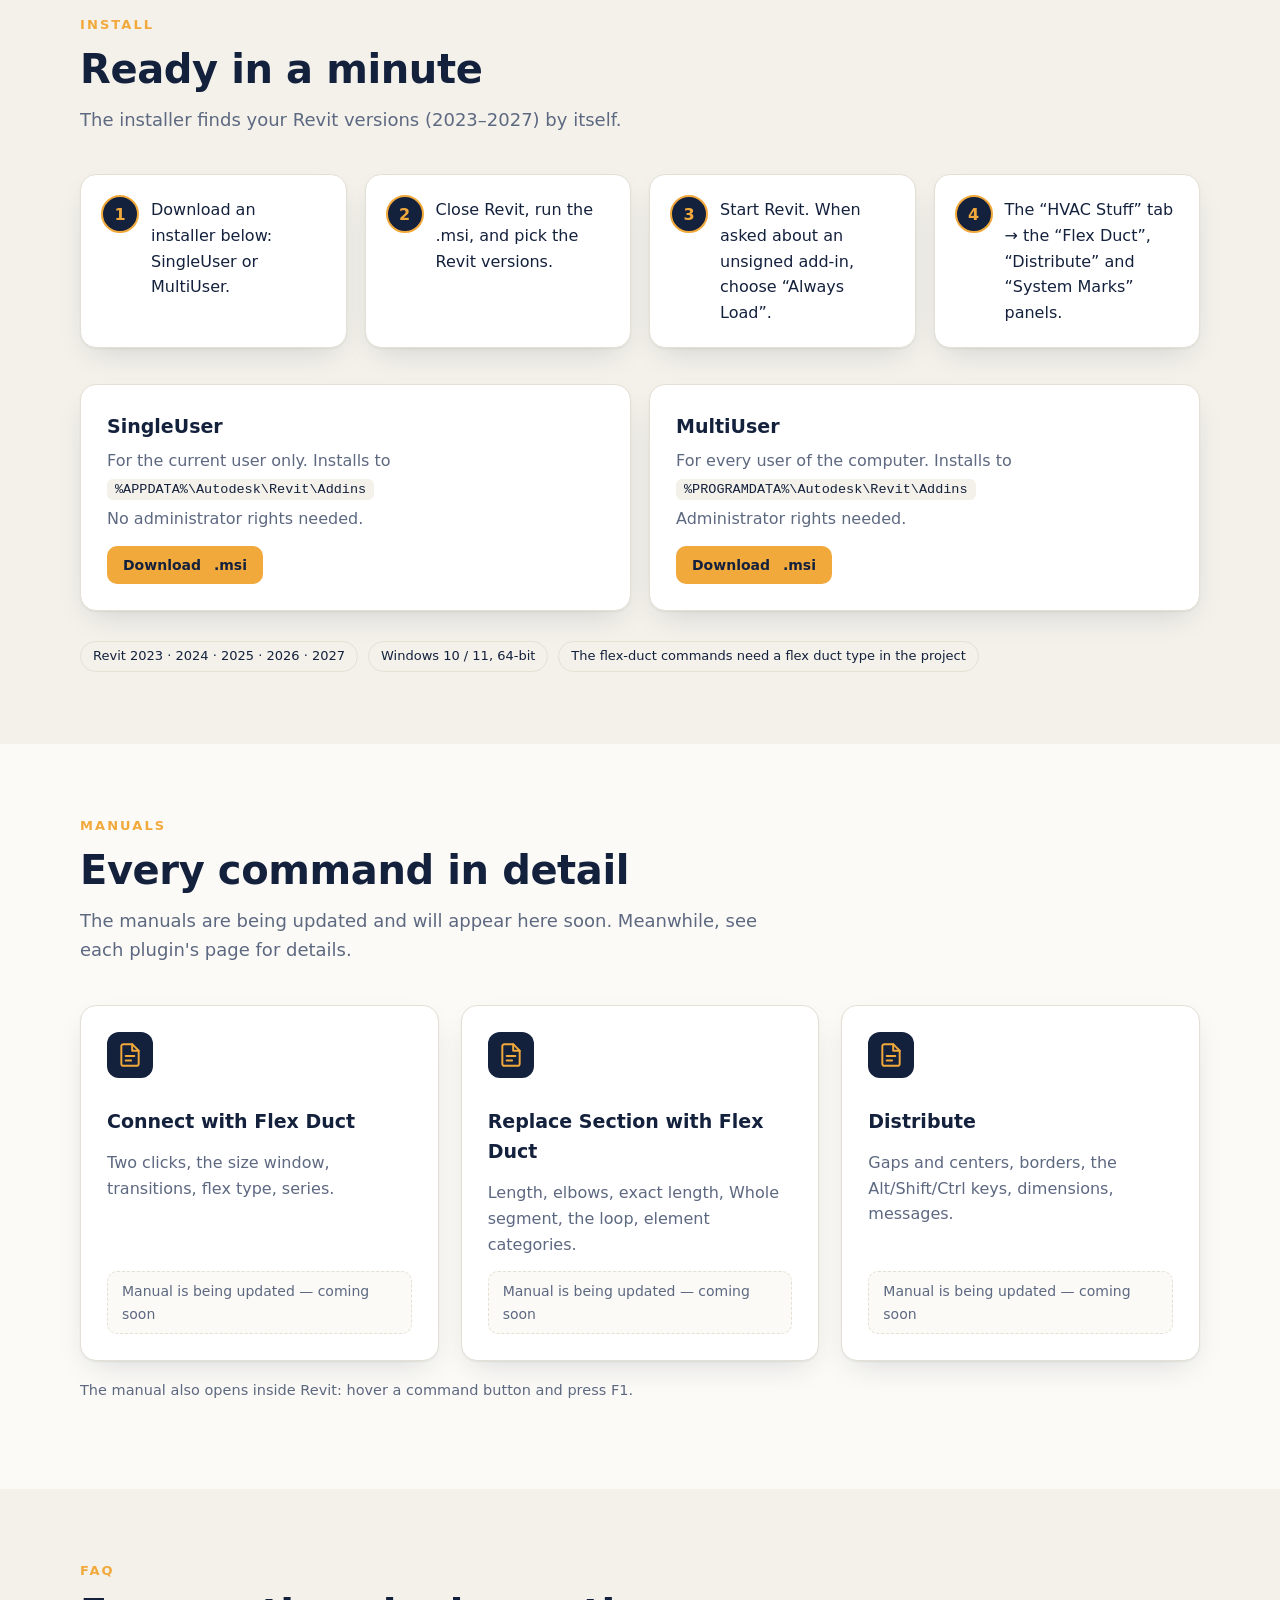
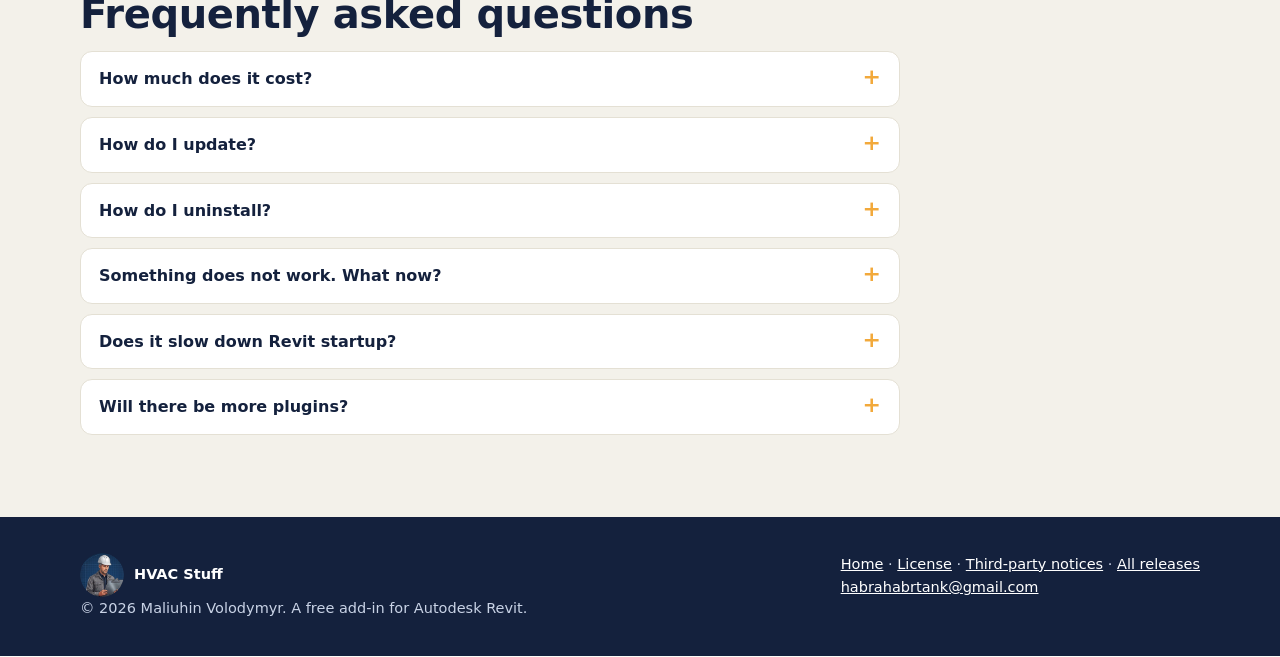
==== commit bef15c83: "Site 1.7.1: version" ====
--- a/docs/index.html
+++ b/docs/index.html
@@ -86,7 +86,7 @@
           <a class="btn ghost" href="#plugins" data-i18n="hero.plugins"></a>
         </div>
         <div class="meta">
-          <span class="chip"><span data-i18n="hero.version"></span> <b class="verx">1.7.0</b></span>
+          <span class="chip"><span data-i18n="hero.version"></span> <b class="verx">1.7.1</b></span>
           <span class="chip">Revit <b>2023–2027</b></span>
           <span class="chip">UA · EN · RU</span>
           <span class="chip" data-i18n="hero.free"></span>
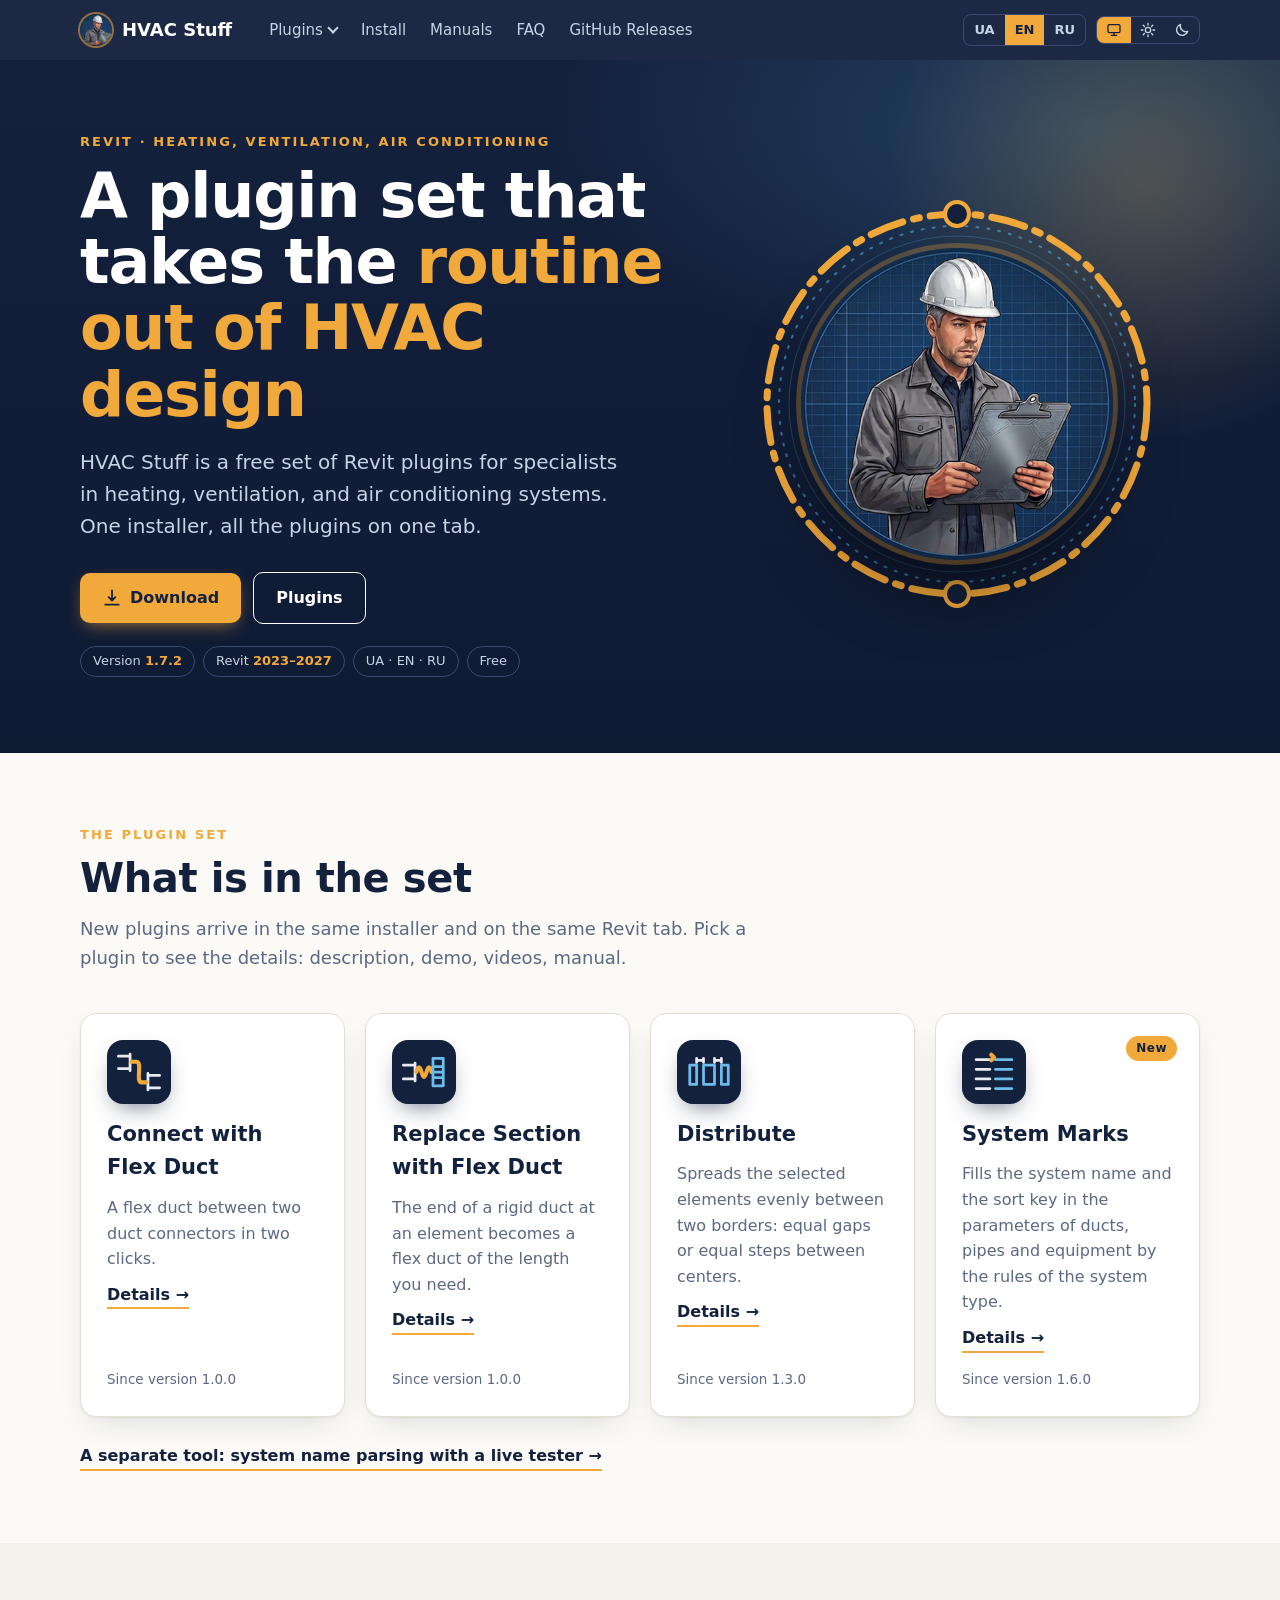
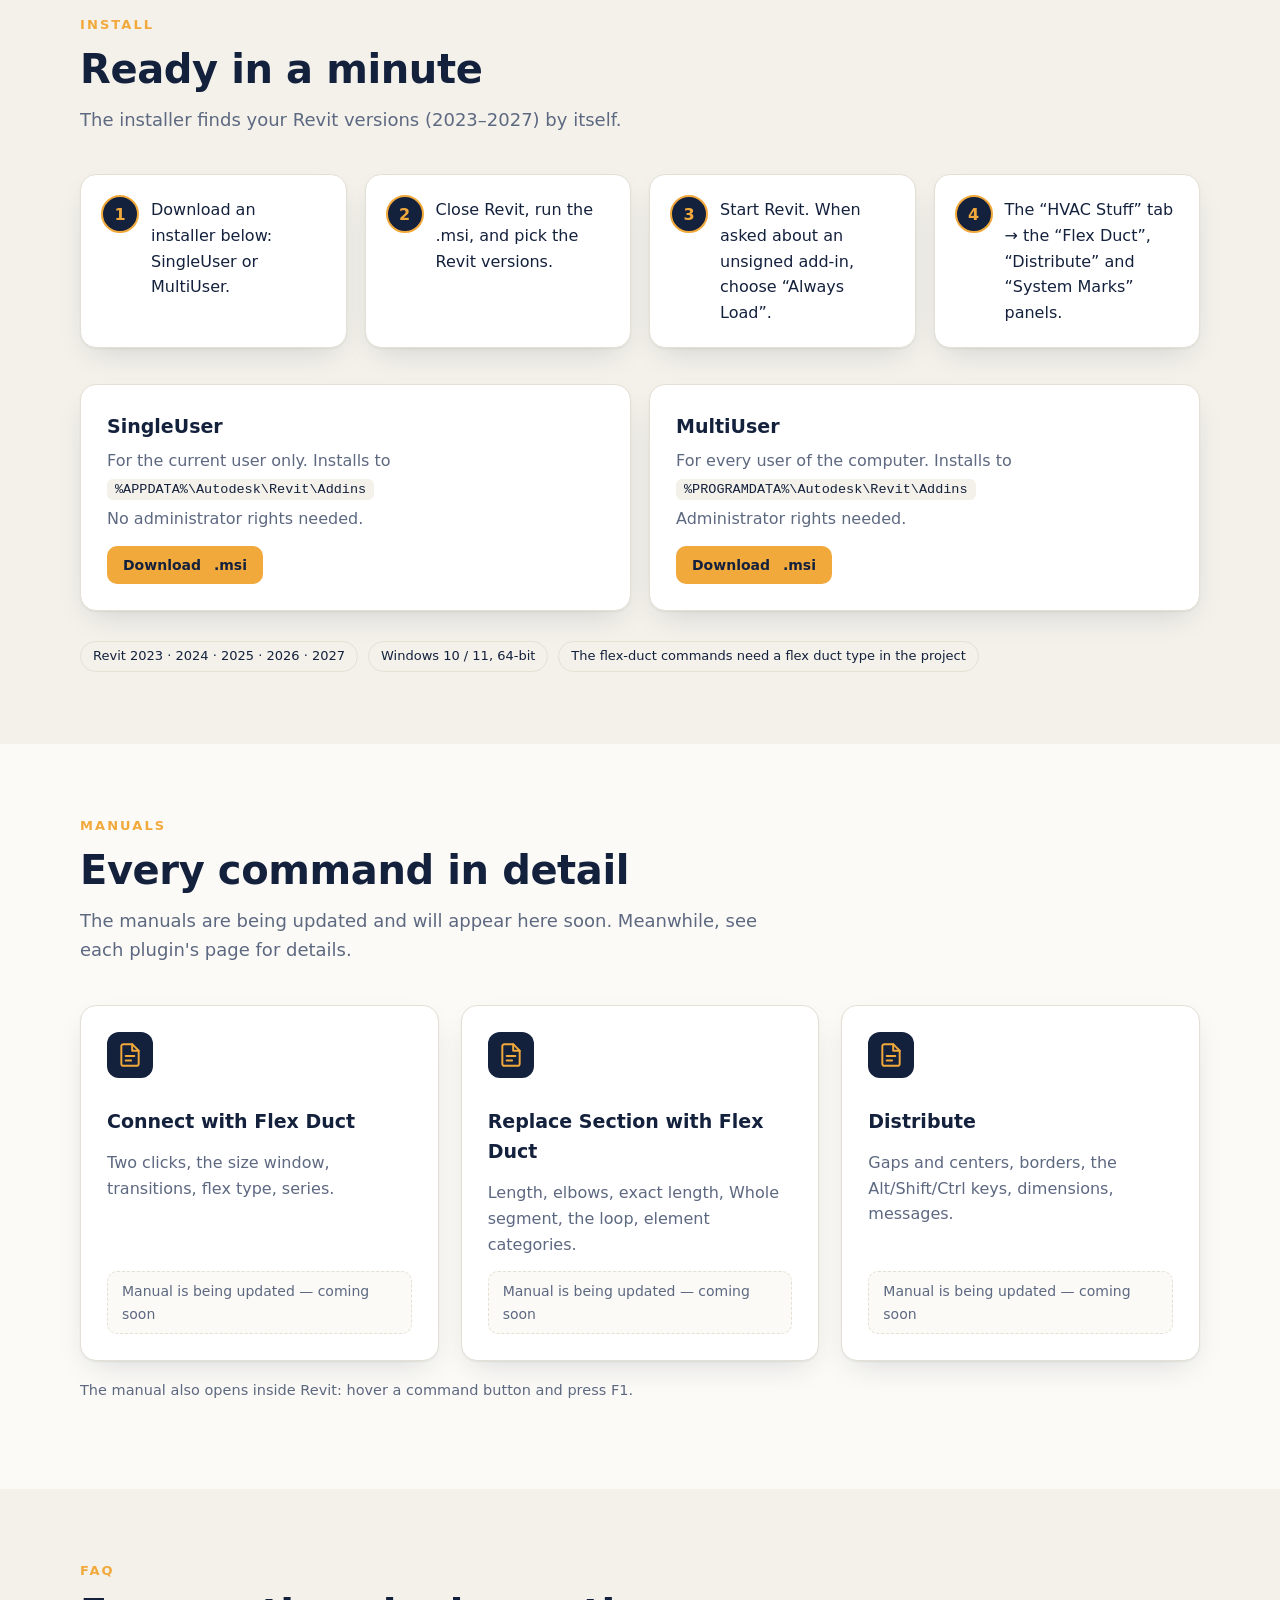
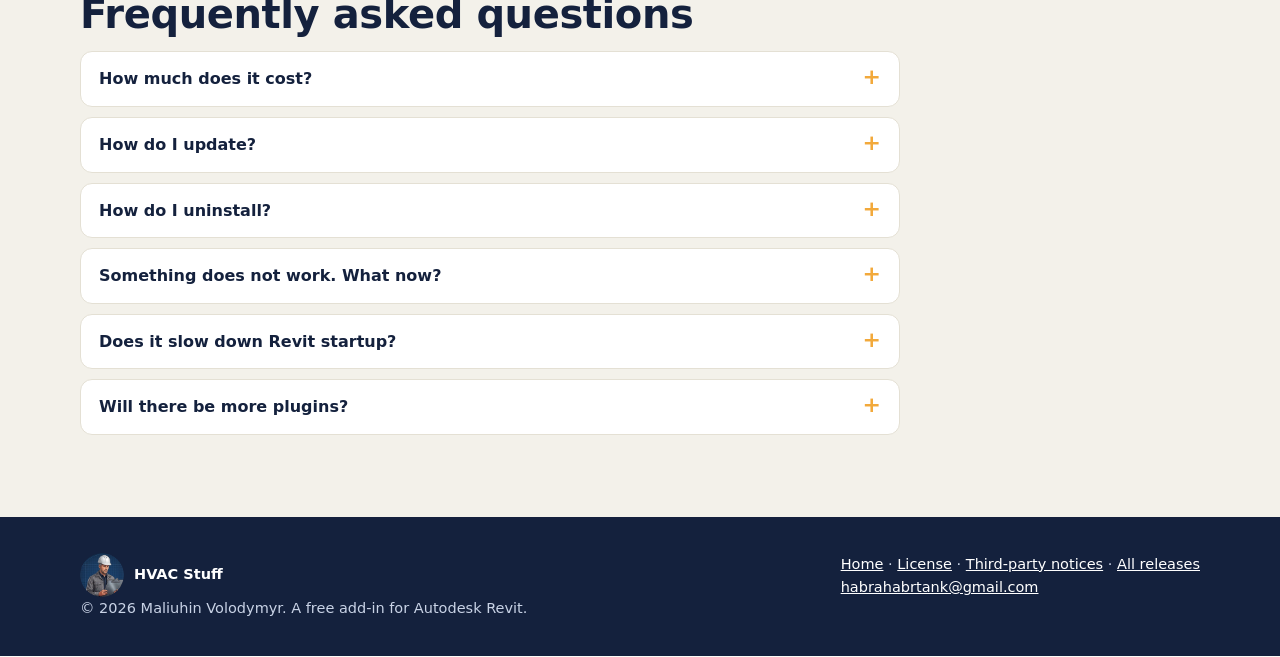
==== commit 6c63d760: "Site 1.7.2: version, new screenshot of the System Marks settings with groups, texts about groups Co-" ====
--- a/docs/index.html
+++ b/docs/index.html
@@ -86,7 +86,7 @@
           <a class="btn ghost" href="#plugins" data-i18n="hero.plugins"></a>
         </div>
         <div class="meta">
-          <span class="chip"><span data-i18n="hero.version"></span> <b class="verx">1.7.1</b></span>
+          <span class="chip"><span data-i18n="hero.version"></span> <b class="verx">1.7.2</b></span>
           <span class="chip">Revit <b>2023–2027</b></span>
           <span class="chip">UA · EN · RU</span>
           <span class="chip" data-i18n="hero.free"></span>
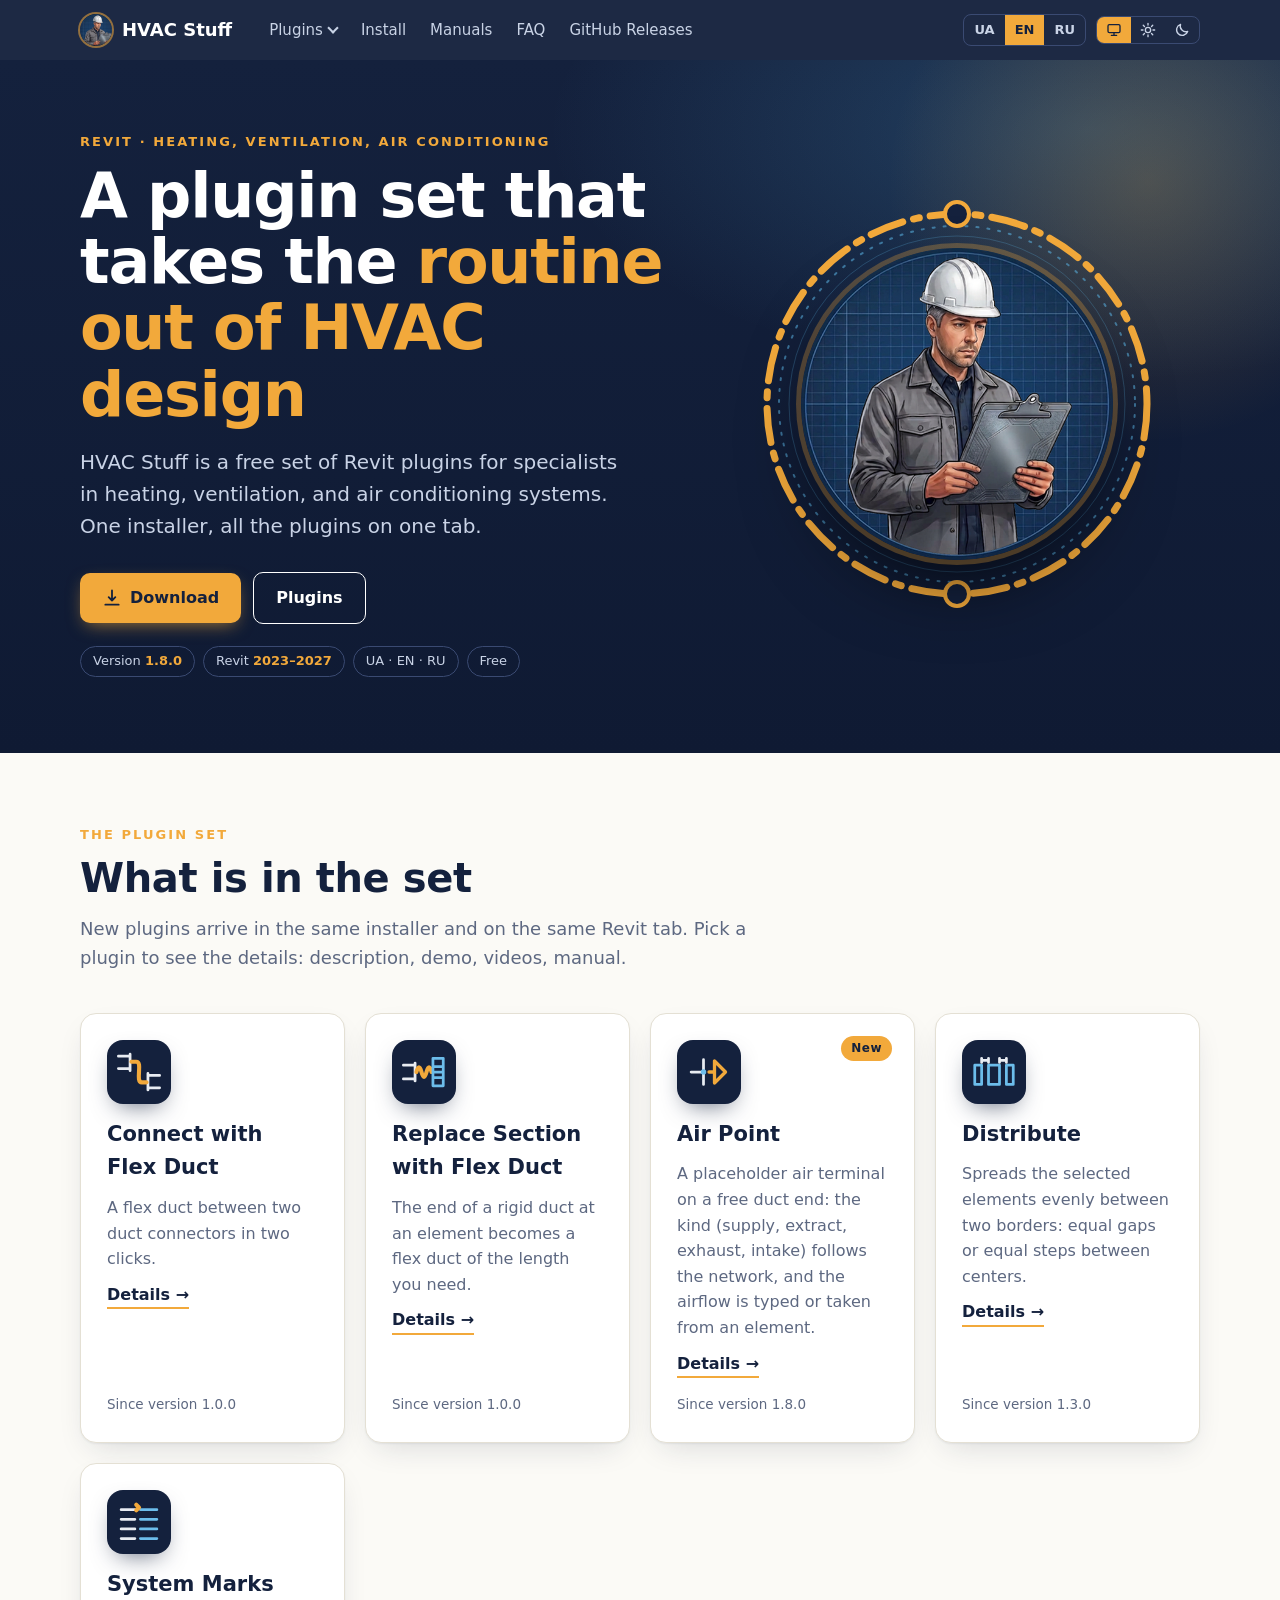
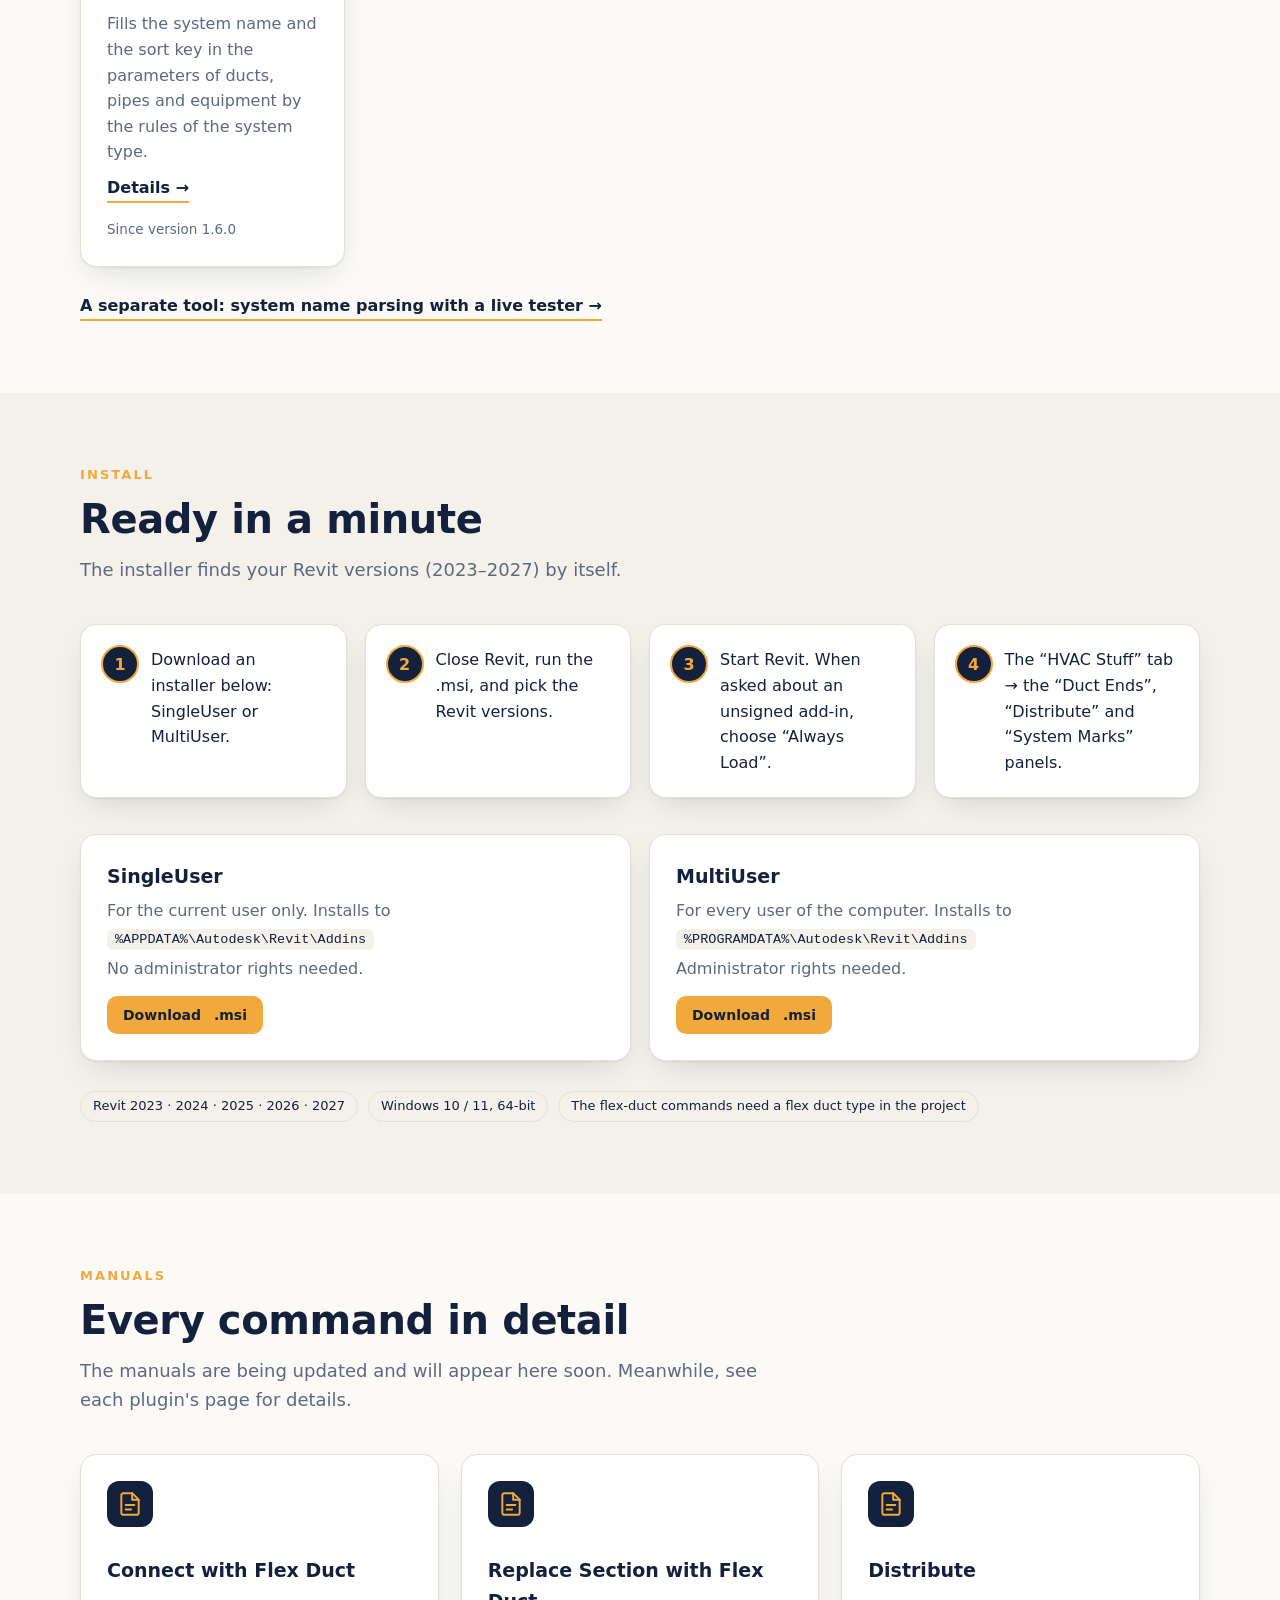
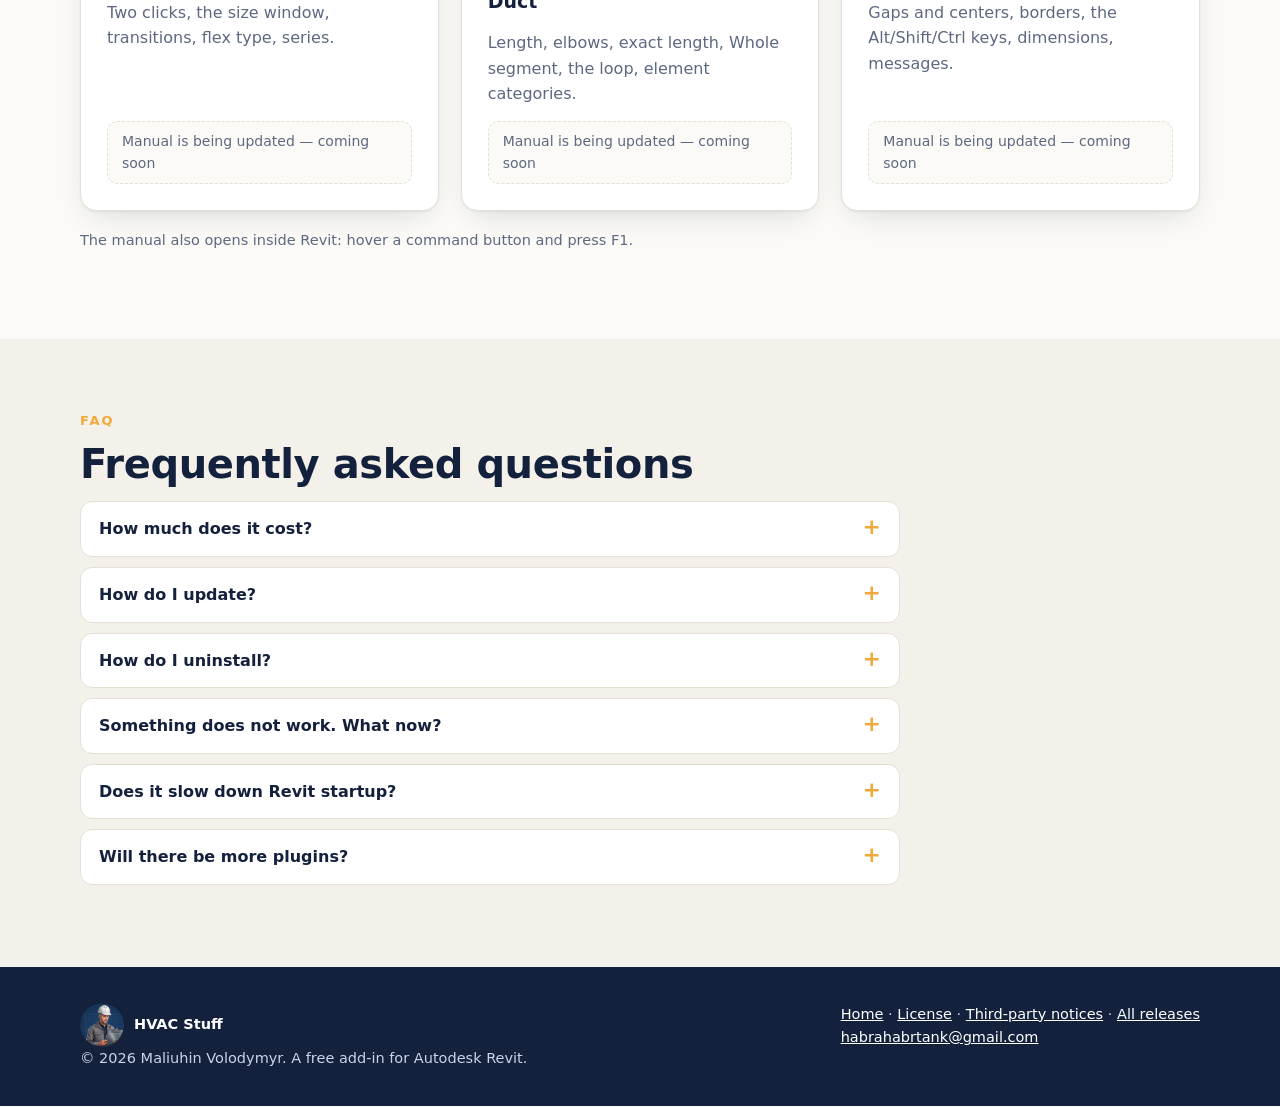
==== commit af61401d: "Site 1.8.0: Air Point page with an animated scene (supply and exhaust networks, fans, symbol under t" ====
--- a/docs/index.html
+++ b/docs/index.html
@@ -86,7 +86,7 @@
           <a class="btn ghost" href="#plugins" data-i18n="hero.plugins"></a>
         </div>
         <div class="meta">
-          <span class="chip"><span data-i18n="hero.version"></span> <b class="verx">1.7.2</b></span>
+          <span class="chip"><span data-i18n="hero.version"></span> <b class="verx">1.8.0</b></span>
           <span class="chip">Revit <b>2023–2027</b></span>
           <span class="chip">UA · EN · RU</span>
           <span class="chip" data-i18n="hero.free"></span>
@@ -184,7 +184,7 @@
     "ins.s1": "Завантажте інсталятор нижче: SingleUser або MultiUser.",
     "ins.s2": "Закрийте Revit і запустіть .msi, виберіть версії Revit.",
     "ins.s3": "Запустіть Revit. На питання про непідписану надбудову виберіть «Завжди завантажувати».",
-    "ins.s4": "Вкладка «HVAC Stuff» → панелі «Гнучкі повітропроводи», «Розподіл» та «Позначення систем».",
+    "ins.s4": "Вкладка «HVAC Stuff» → панелі «Кінці повітроводів», «Розподіл» та «Позначення систем».",
     "ins.single": "Лише для поточного користувача. Установка в",
     "ins.single2": "Права адміністратора не потрібні.",
     "ins.multi": "Для всіх користувачів комп’ютера. Установка в",
@@ -228,7 +228,7 @@
     "ins.s1": "Download an installer below: SingleUser or MultiUser.",
     "ins.s2": "Close Revit, run the .msi, and pick the Revit versions.",
     "ins.s3": "Start Revit. When asked about an unsigned add-in, choose “Always Load”.",
-    "ins.s4": "The “HVAC Stuff” tab → the “Flex Duct”, “Distribute” and “System Marks” panels.",
+    "ins.s4": "The “HVAC Stuff” tab → the “Duct Ends”, “Distribute” and “System Marks” panels.",
     "ins.single": "For the current user only. Installs to",
     "ins.single2": "No administrator rights needed.",
     "ins.multi": "For every user of the computer. Installs to",
@@ -272,7 +272,7 @@
     "ins.s1": "Скачайте установщик ниже: SingleUser или MultiUser.",
     "ins.s2": "Закройте Revit, запустите .msi и выберите версии Revit.",
     "ins.s3": "Запустите Revit. На вопрос о неподписанной надстройке выберите «Всегда загружать».",
-    "ins.s4": "Вкладка «HVAC Stuff» → панели «Гибкие воздуховоды», «Распределение» и «Обозначение систем».",
+    "ins.s4": "Вкладка «HVAC Stuff» → панели «Концы воздуховодов», «Распределение» и «Обозначение систем».",
     "ins.single": "Только для текущего пользователя. Установка в",
     "ins.single2": "Права администратора не нужны.",
     "ins.multi": "Для всех пользователей компьютера. Установка в",
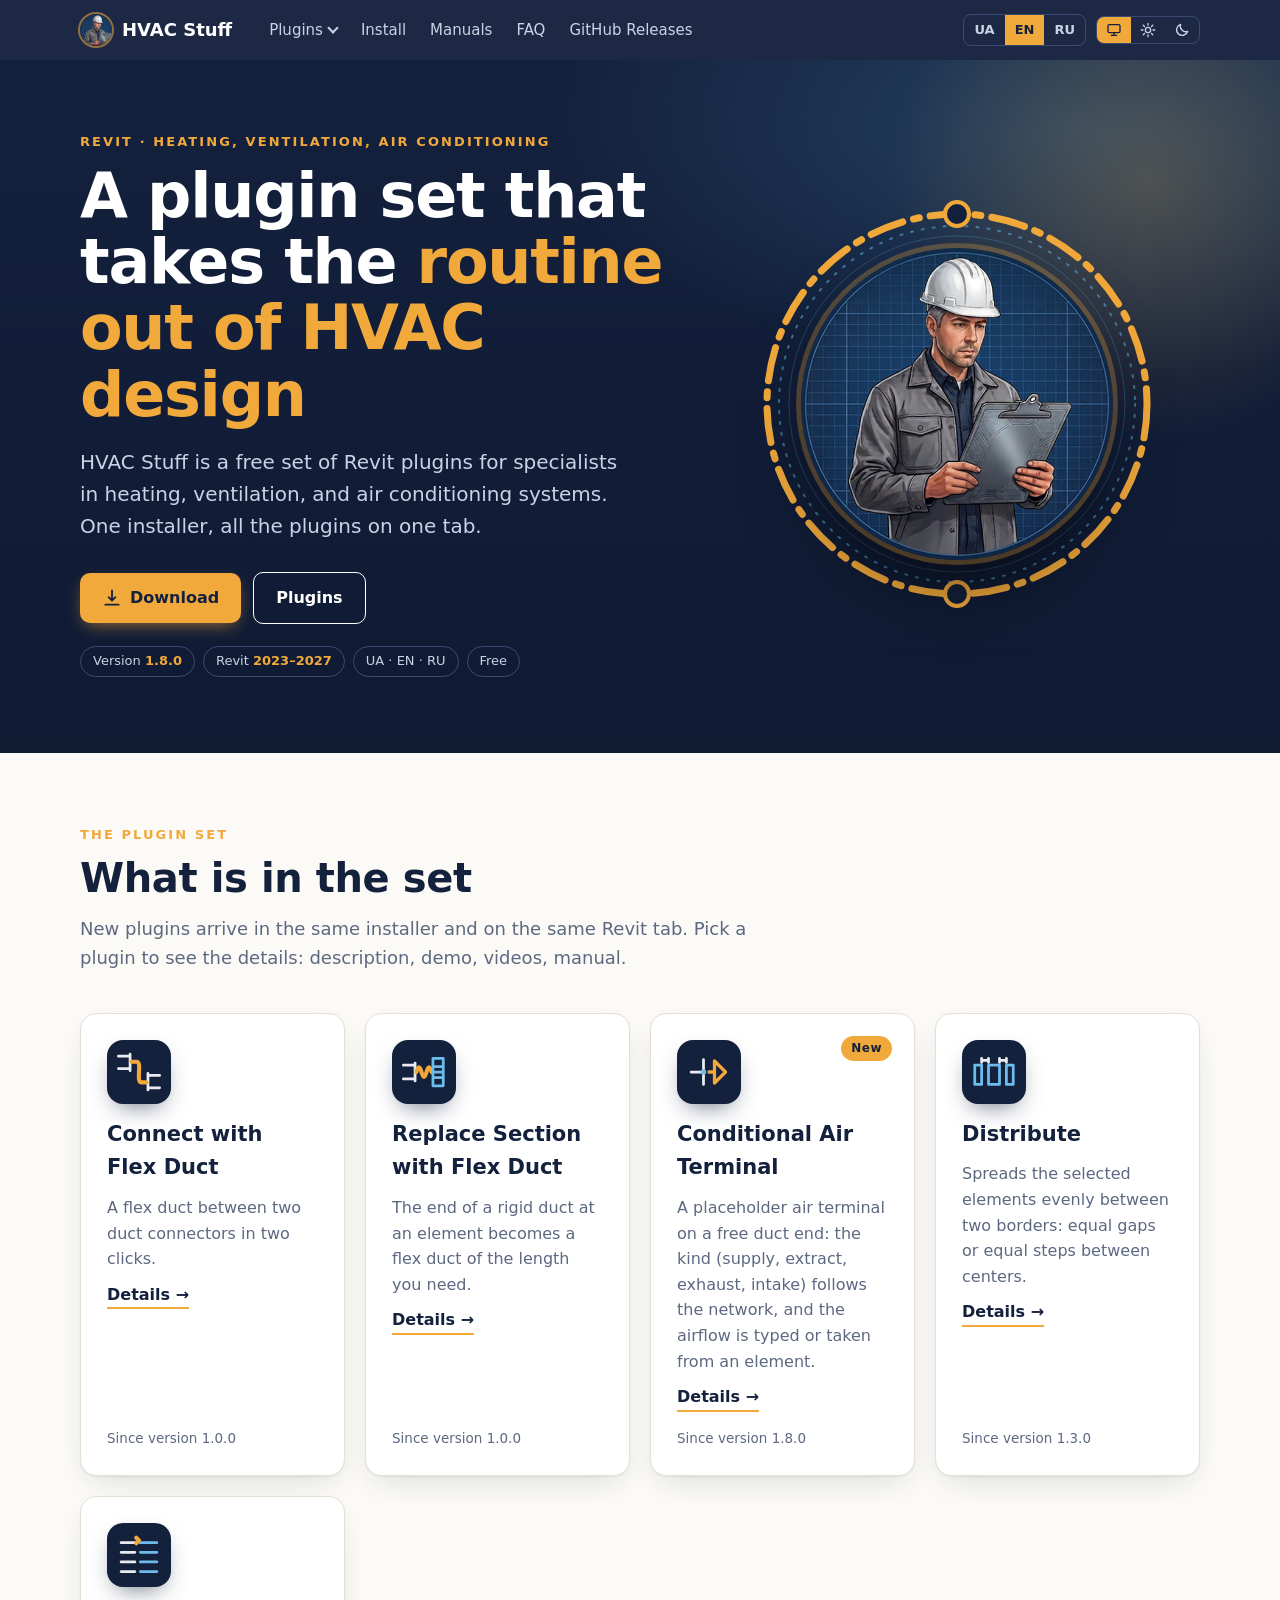
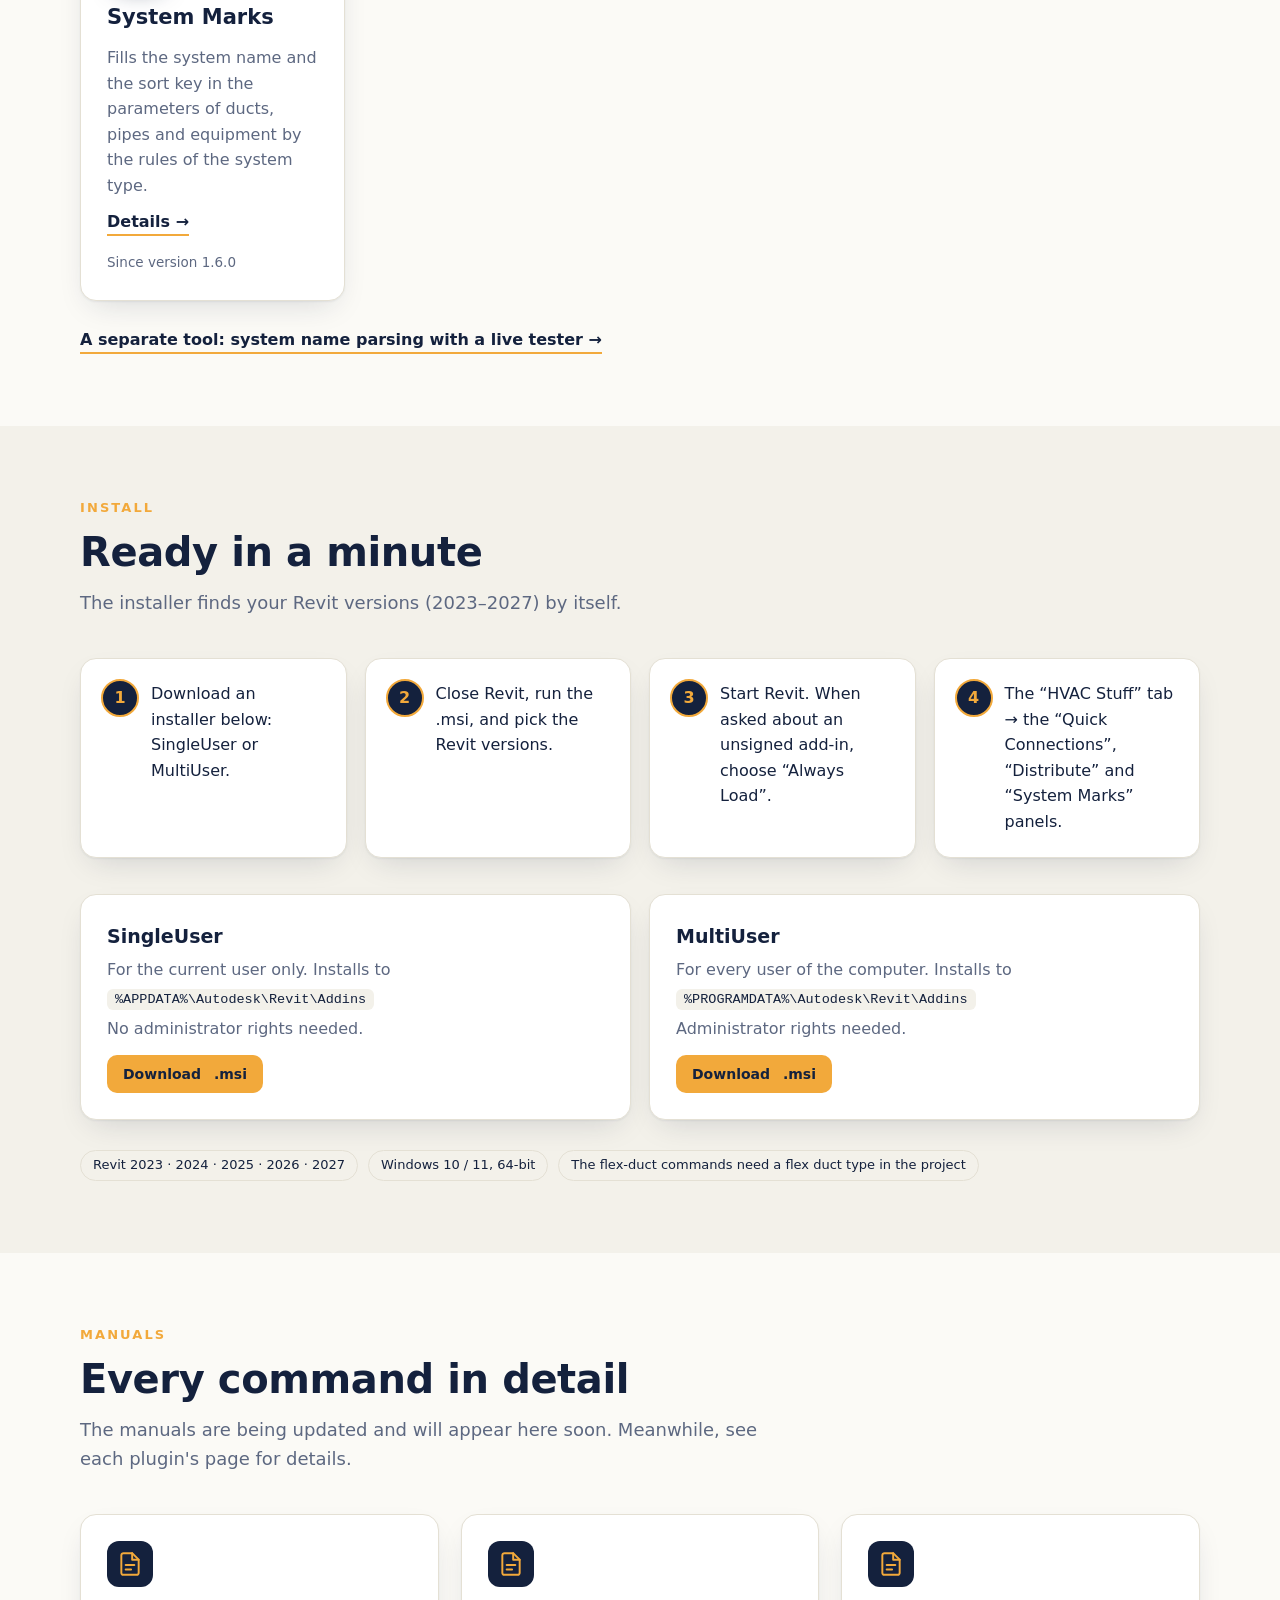
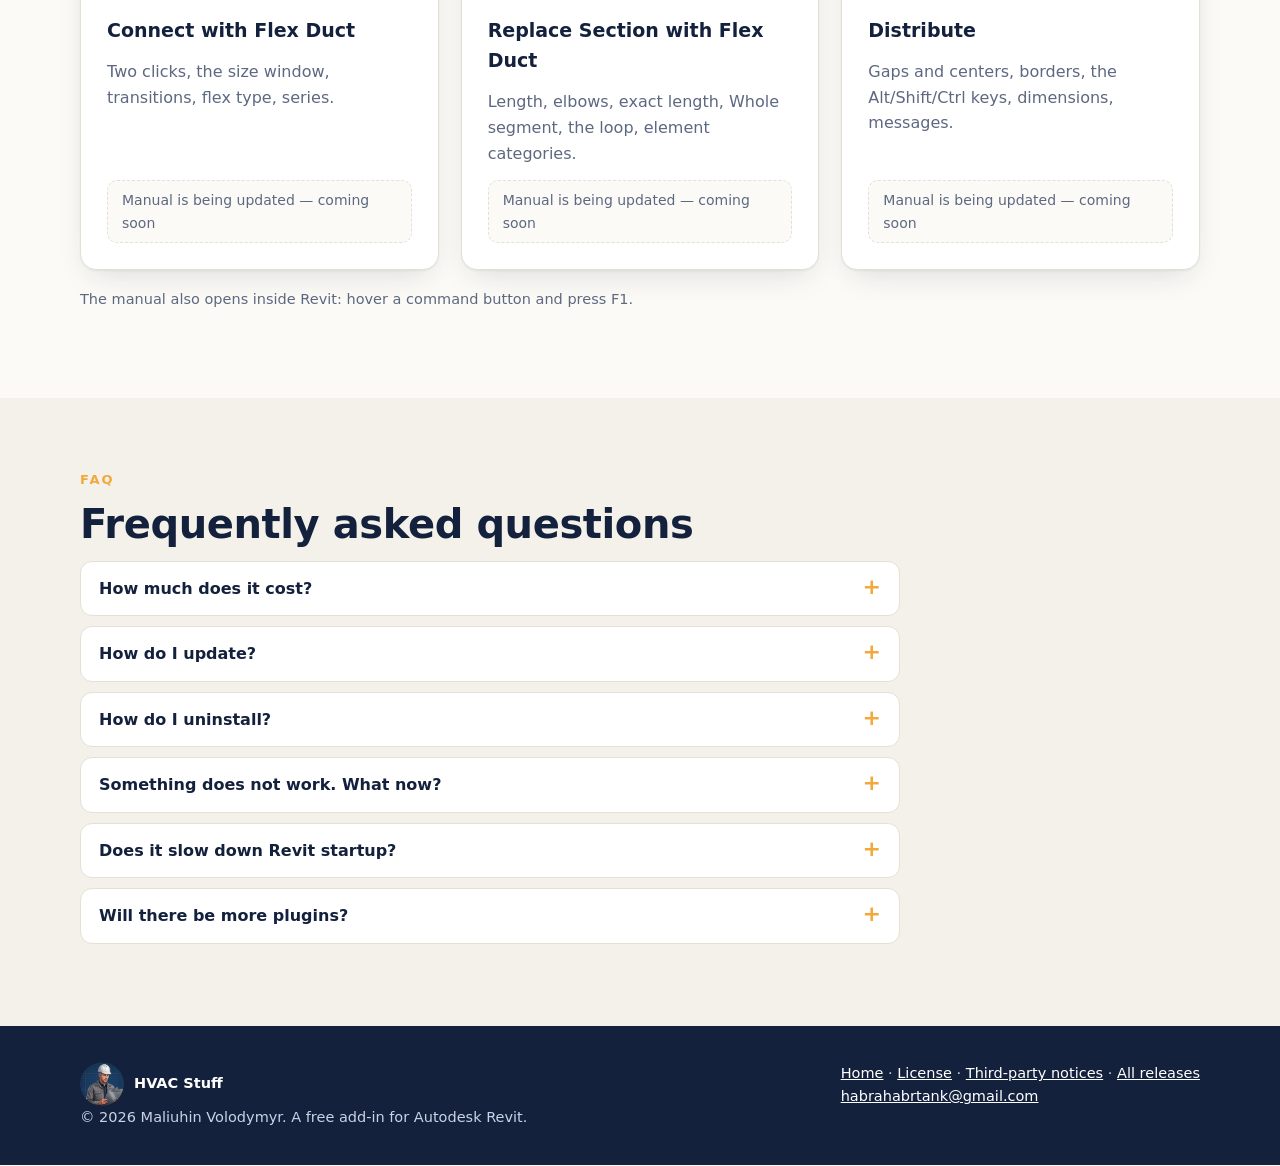
==== commit 9bfed46d: "Site: Conditional Air Terminal, Quick Connections panel, 'повітропровід' spelling Co-Authored-By: Cl" ====
--- a/docs/index.html
+++ b/docs/index.html
@@ -184,7 +184,7 @@
     "ins.s1": "Завантажте інсталятор нижче: SingleUser або MultiUser.",
     "ins.s2": "Закрийте Revit і запустіть .msi, виберіть версії Revit.",
     "ins.s3": "Запустіть Revit. На питання про непідписану надбудову виберіть «Завжди завантажувати».",
-    "ins.s4": "Вкладка «HVAC Stuff» → панелі «Кінці повітроводів», «Розподіл» та «Позначення систем».",
+    "ins.s4": "Вкладка «HVAC Stuff» → панелі «Швидкі підключення», «Розподіл» та «Позначення систем».",
     "ins.single": "Лише для поточного користувача. Установка в",
     "ins.single2": "Права адміністратора не потрібні.",
     "ins.multi": "Для всіх користувачів комп’ютера. Установка в",
@@ -228,7 +228,7 @@
     "ins.s1": "Download an installer below: SingleUser or MultiUser.",
     "ins.s2": "Close Revit, run the .msi, and pick the Revit versions.",
     "ins.s3": "Start Revit. When asked about an unsigned add-in, choose “Always Load”.",
-    "ins.s4": "The “HVAC Stuff” tab → the “Duct Ends”, “Distribute” and “System Marks” panels.",
+    "ins.s4": "The “HVAC Stuff” tab → the “Quick Connections”, “Distribute” and “System Marks” panels.",
     "ins.single": "For the current user only. Installs to",
     "ins.single2": "No administrator rights needed.",
     "ins.multi": "For every user of the computer. Installs to",
@@ -272,7 +272,7 @@
     "ins.s1": "Скачайте установщик ниже: SingleUser или MultiUser.",
     "ins.s2": "Закройте Revit, запустите .msi и выберите версии Revit.",
     "ins.s3": "Запустите Revit. На вопрос о неподписанной надстройке выберите «Всегда загружать».",
-    "ins.s4": "Вкладка «HVAC Stuff» → панели «Концы воздуховодов», «Распределение» и «Обозначение систем».",
+    "ins.s4": "Вкладка «HVAC Stuff» → панели «Быстрые подключения», «Распределение» и «Обозначение систем».",
     "ins.single": "Только для текущего пользователя. Установка в",
     "ins.single2": "Права администратора не нужны.",
     "ins.multi": "Для всех пользователей компьютера. Установка в",
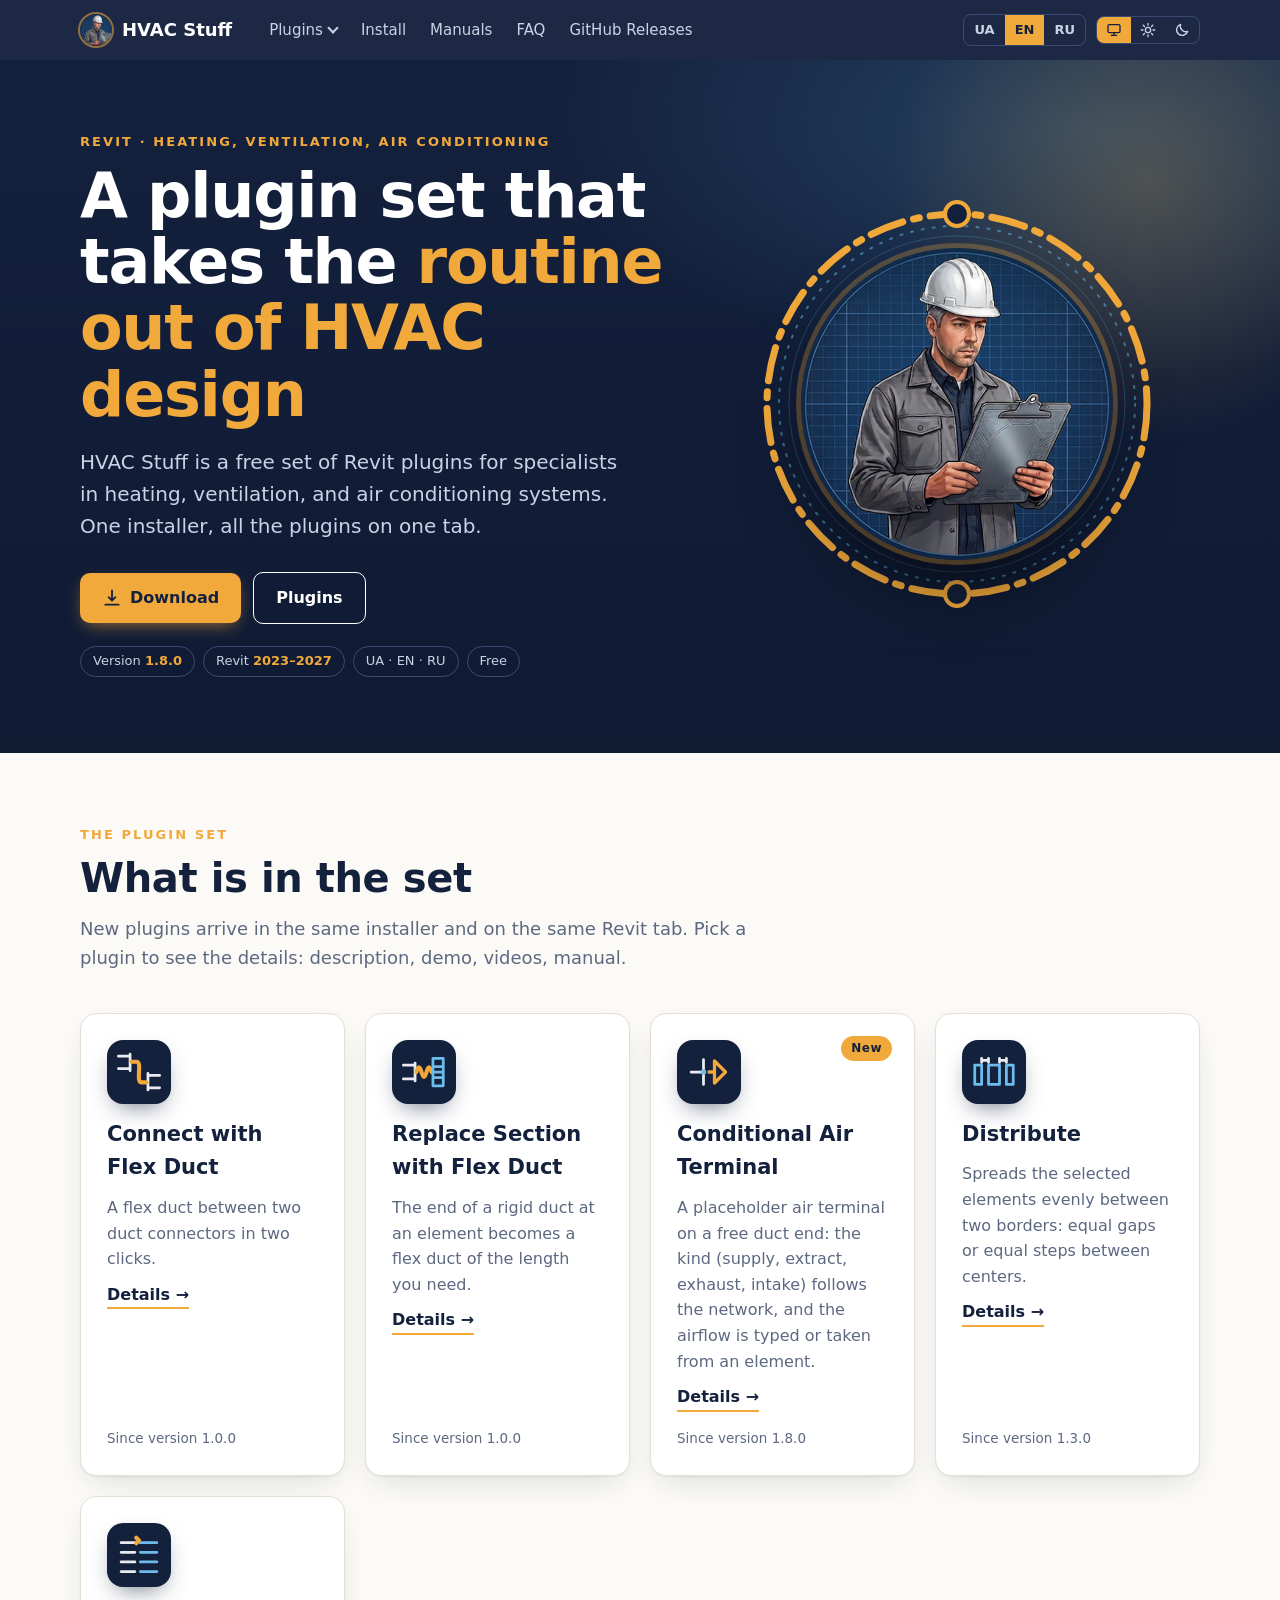
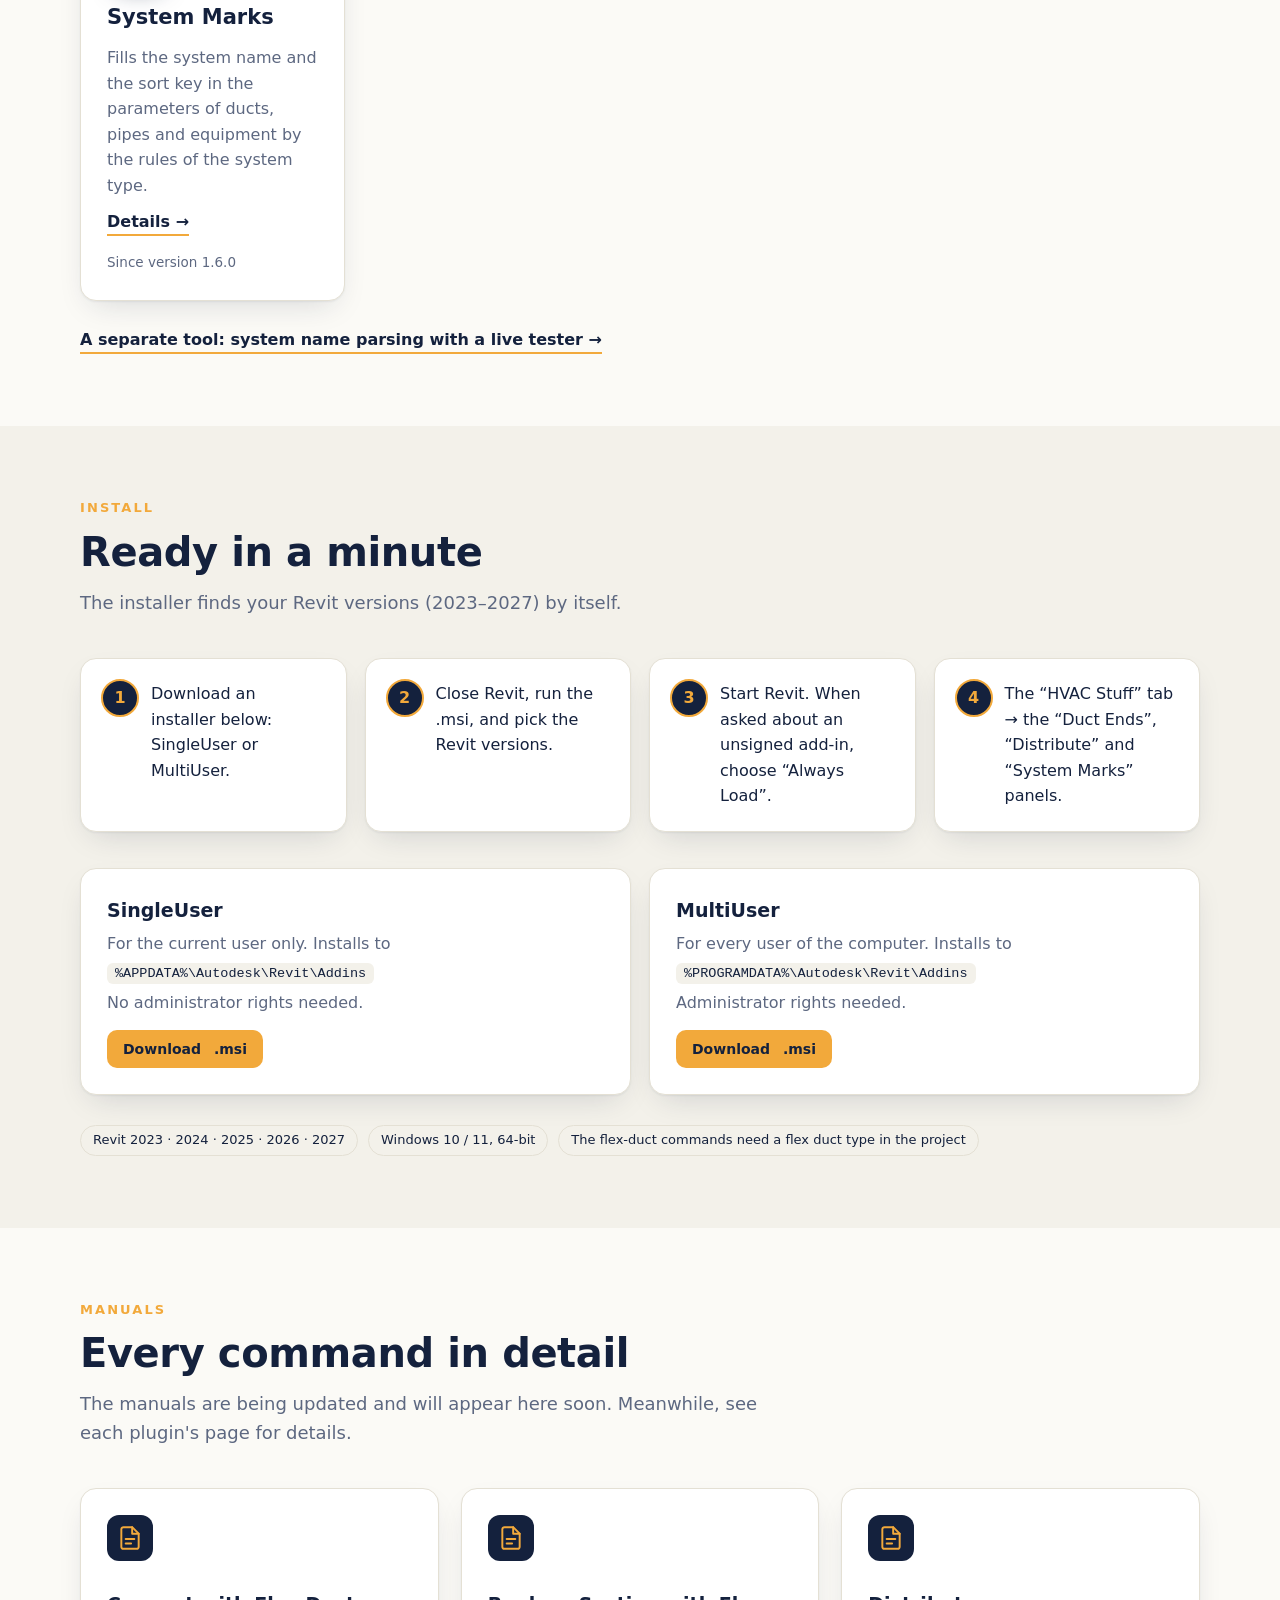
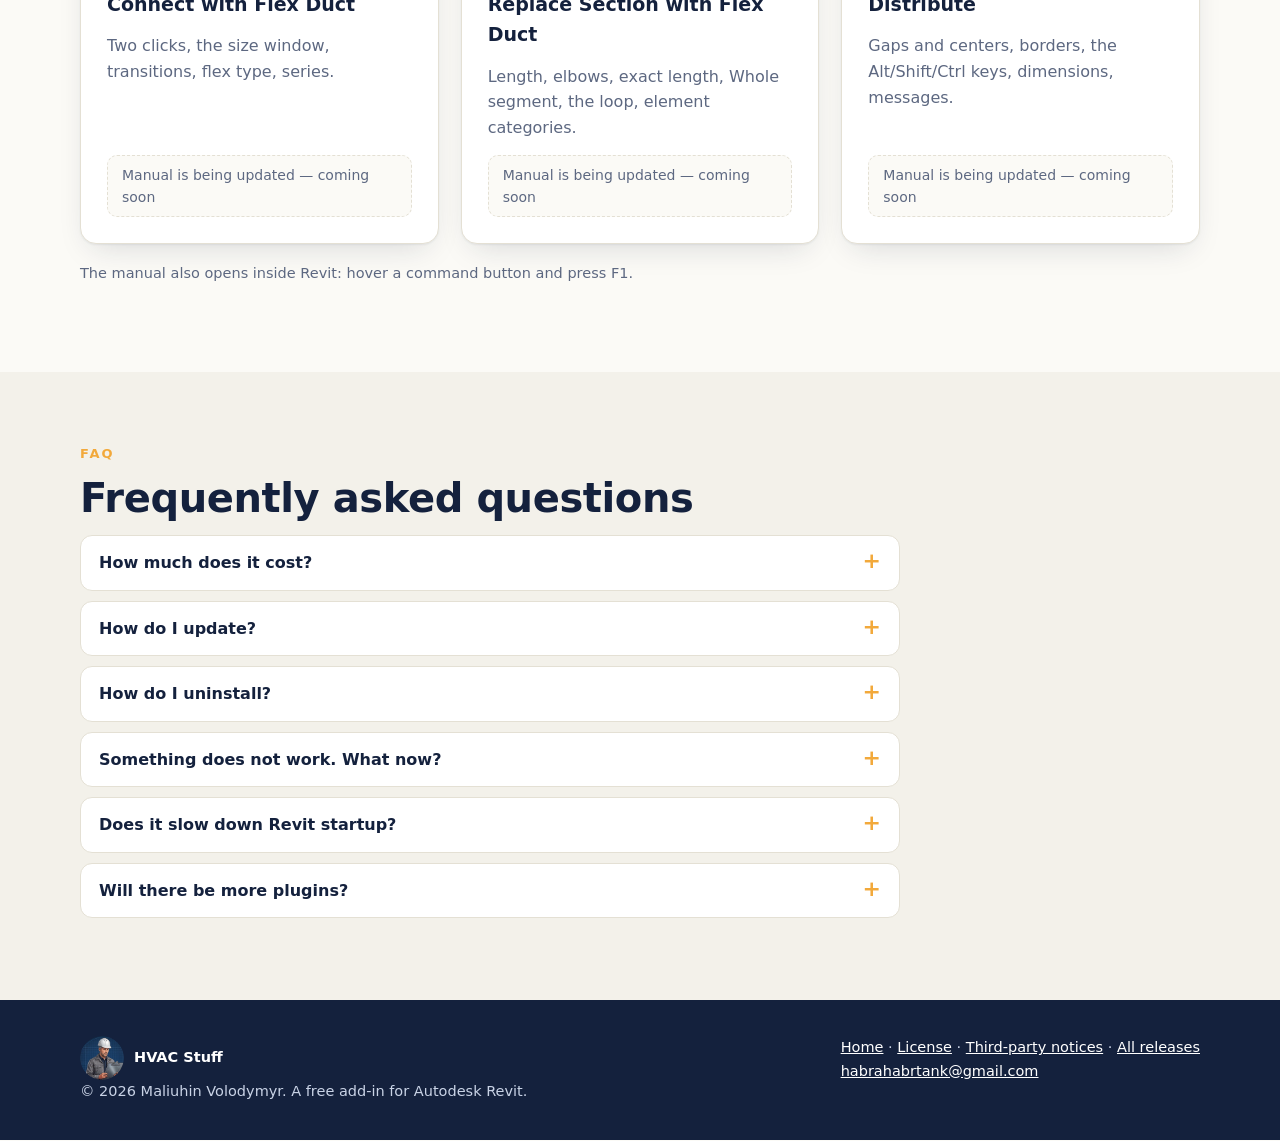
==== commit ff710524: "Site: Duct Ends keeps its old name Co-Authored-By: Claude Sonnet 5.5 <noreply@anthropic.com>" ====
--- a/docs/index.html
+++ b/docs/index.html
@@ -184,7 +184,7 @@
     "ins.s1": "Завантажте інсталятор нижче: SingleUser або MultiUser.",
     "ins.s2": "Закрийте Revit і запустіть .msi, виберіть версії Revit.",
     "ins.s3": "Запустіть Revit. На питання про непідписану надбудову виберіть «Завжди завантажувати».",
-    "ins.s4": "Вкладка «HVAC Stuff» → панелі «Швидкі підключення», «Розподіл» та «Позначення систем».",
+    "ins.s4": "Вкладка «HVAC Stuff» → панелі «Кінці повітропроводів», «Розподіл» та «Позначення систем».",
     "ins.single": "Лише для поточного користувача. Установка в",
     "ins.single2": "Права адміністратора не потрібні.",
     "ins.multi": "Для всіх користувачів комп’ютера. Установка в",
@@ -228,7 +228,7 @@
     "ins.s1": "Download an installer below: SingleUser or MultiUser.",
     "ins.s2": "Close Revit, run the .msi, and pick the Revit versions.",
     "ins.s3": "Start Revit. When asked about an unsigned add-in, choose “Always Load”.",
-    "ins.s4": "The “HVAC Stuff” tab → the “Quick Connections”, “Distribute” and “System Marks” panels.",
+    "ins.s4": "The “HVAC Stuff” tab → the “Duct Ends”, “Distribute” and “System Marks” panels.",
     "ins.single": "For the current user only. Installs to",
     "ins.single2": "No administrator rights needed.",
     "ins.multi": "For every user of the computer. Installs to",
@@ -272,7 +272,7 @@
     "ins.s1": "Скачайте установщик ниже: SingleUser или MultiUser.",
     "ins.s2": "Закройте Revit, запустите .msi и выберите версии Revit.",
     "ins.s3": "Запустите Revit. На вопрос о неподписанной надстройке выберите «Всегда загружать».",
-    "ins.s4": "Вкладка «HVAC Stuff» → панели «Быстрые подключения», «Распределение» и «Обозначение систем».",
+    "ins.s4": "Вкладка «HVAC Stuff» → панели «Концы воздуховодов», «Распределение» и «Обозначение систем».",
     "ins.single": "Только для текущего пользователя. Установка в",
     "ins.single2": "Права администратора не нужны.",
     "ins.multi": "Для всех пользователей компьютера. Установка в",
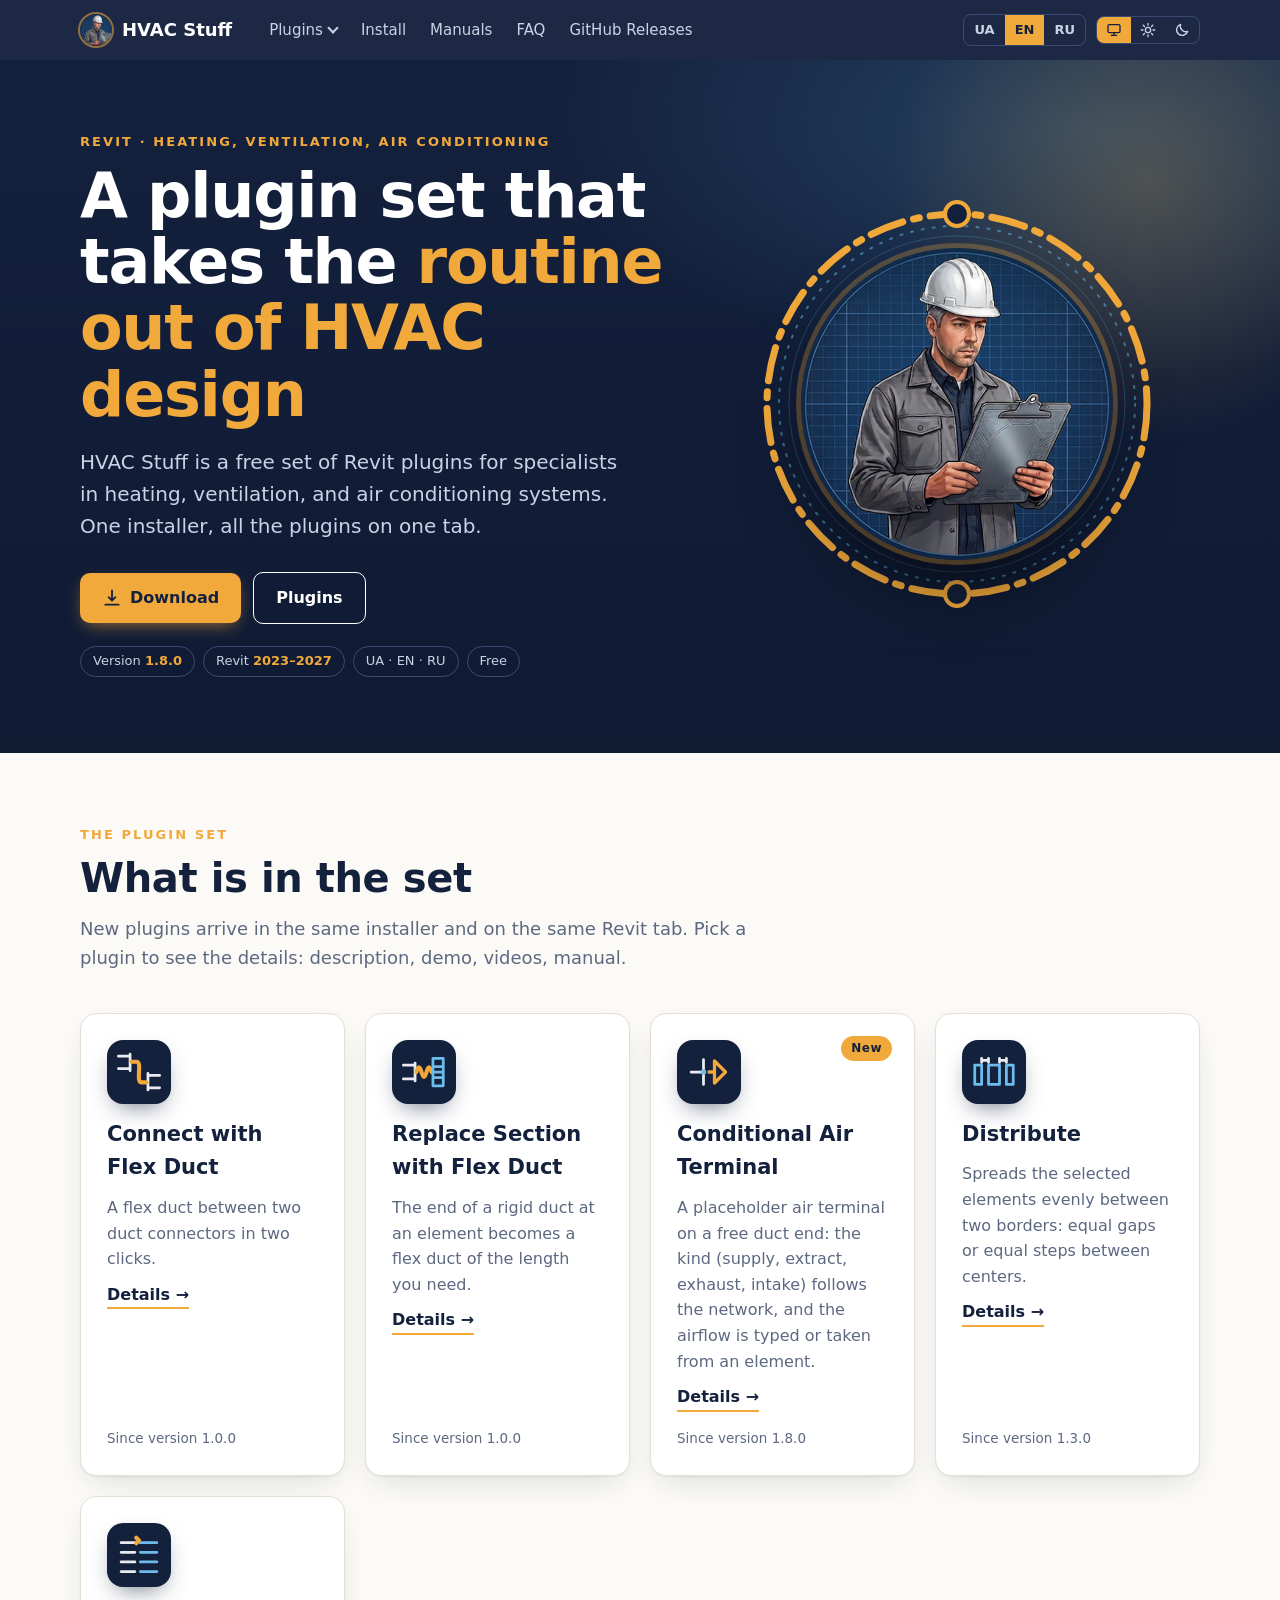
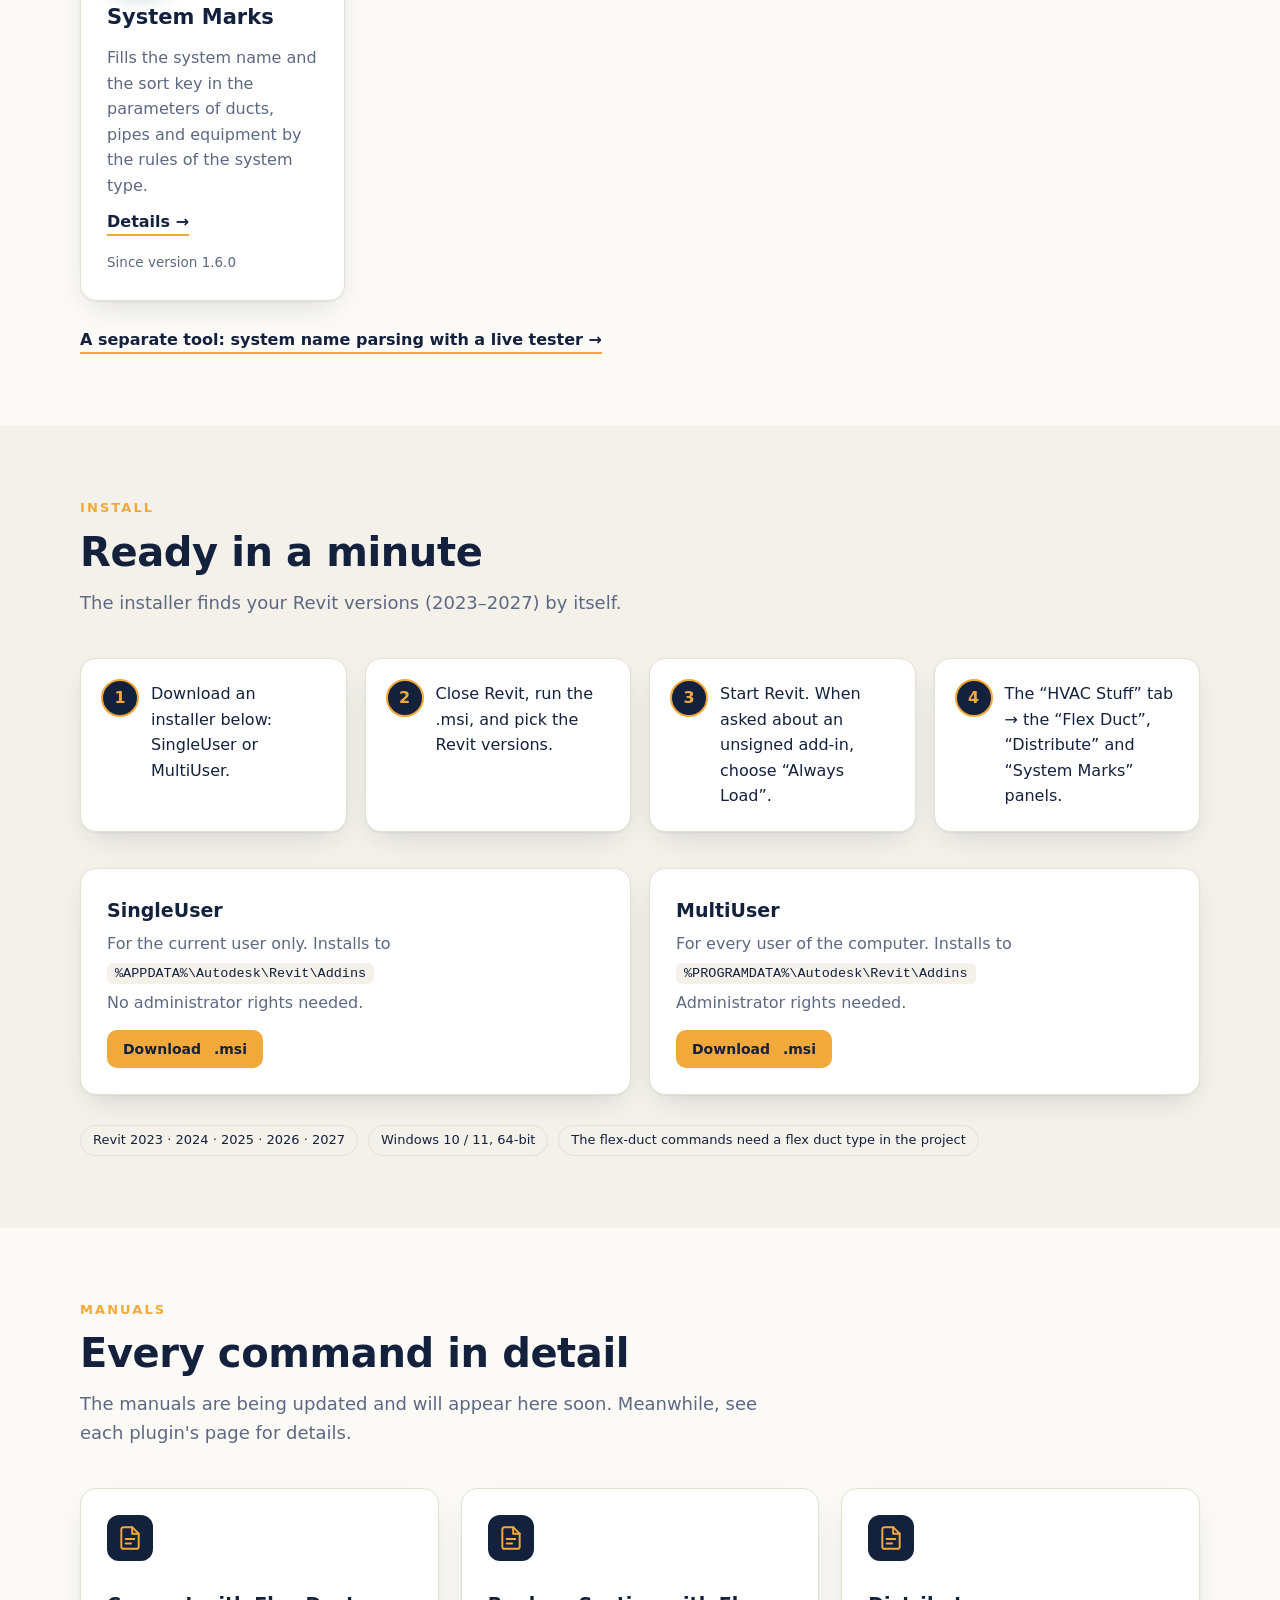
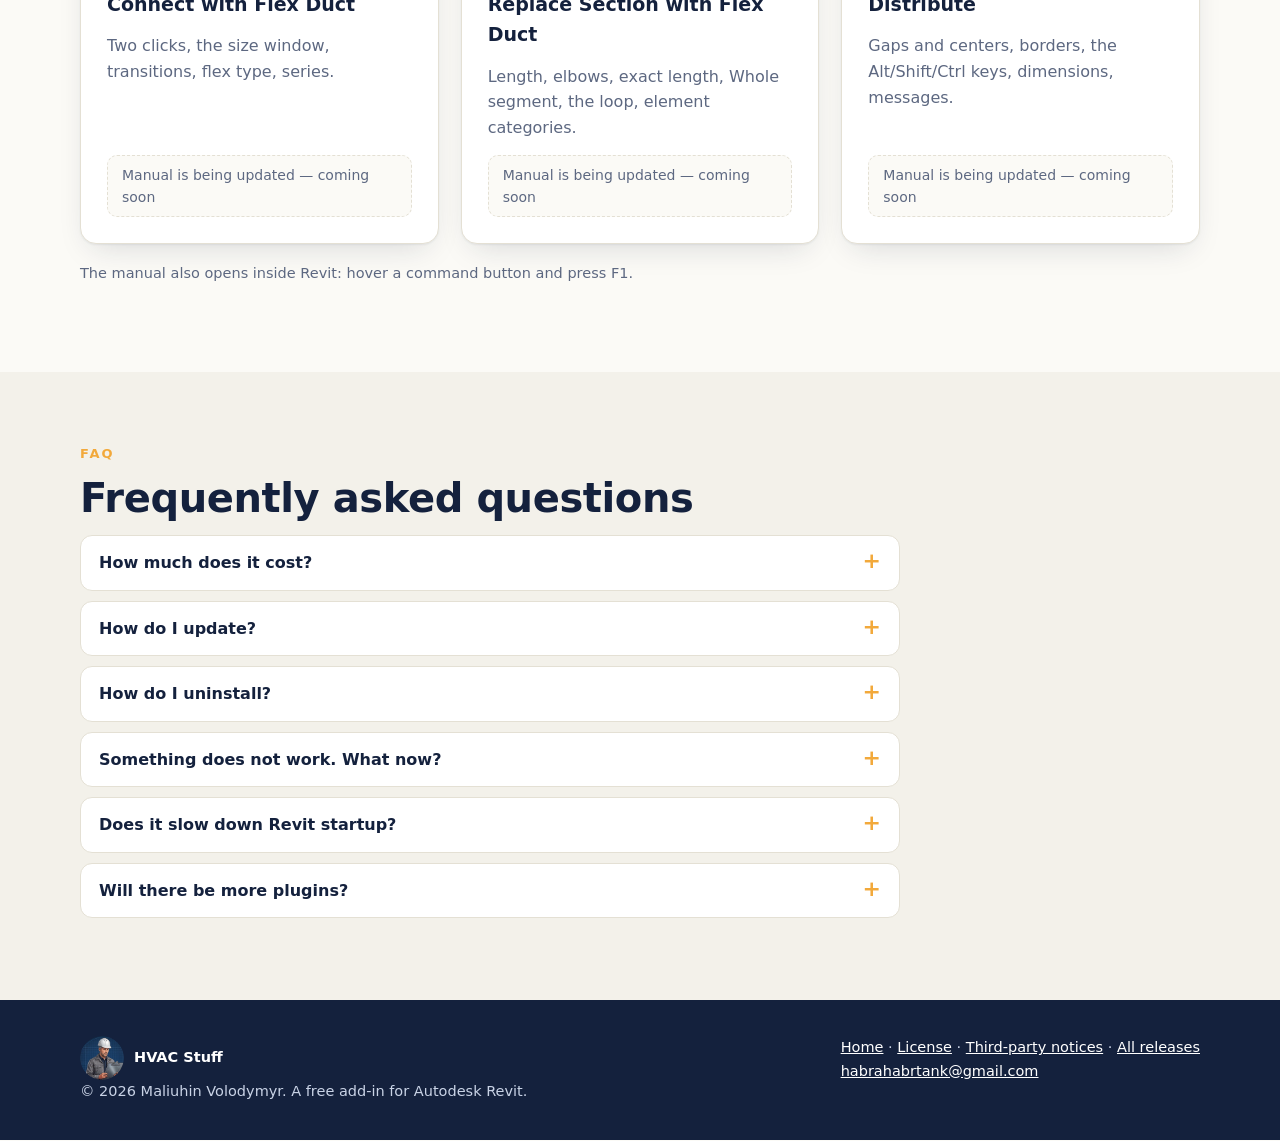
==== commit 8c2ced31: "Site: the flex duct panel is Flex Duct again Co-Authored-By: Claude Sonnet 5.5 <noreply@anthropic.co" ====
--- a/docs/index.html
+++ b/docs/index.html
@@ -184,7 +184,7 @@
     "ins.s1": "Завантажте інсталятор нижче: SingleUser або MultiUser.",
     "ins.s2": "Закрийте Revit і запустіть .msi, виберіть версії Revit.",
     "ins.s3": "Запустіть Revit. На питання про непідписану надбудову виберіть «Завжди завантажувати».",
-    "ins.s4": "Вкладка «HVAC Stuff» → панелі «Кінці повітропроводів», «Розподіл» та «Позначення систем».",
+    "ins.s4": "Вкладка «HVAC Stuff» → панелі «Гнучкі повітропроводи», «Розподіл» та «Позначення систем».",
     "ins.single": "Лише для поточного користувача. Установка в",
     "ins.single2": "Права адміністратора не потрібні.",
     "ins.multi": "Для всіх користувачів комп’ютера. Установка в",
@@ -228,7 +228,7 @@
     "ins.s1": "Download an installer below: SingleUser or MultiUser.",
     "ins.s2": "Close Revit, run the .msi, and pick the Revit versions.",
     "ins.s3": "Start Revit. When asked about an unsigned add-in, choose “Always Load”.",
-    "ins.s4": "The “HVAC Stuff” tab → the “Duct Ends”, “Distribute” and “System Marks” panels.",
+    "ins.s4": "The “HVAC Stuff” tab → the “Flex Duct”, “Distribute” and “System Marks” panels.",
     "ins.single": "For the current user only. Installs to",
     "ins.single2": "No administrator rights needed.",
     "ins.multi": "For every user of the computer. Installs to",
@@ -272,7 +272,7 @@
     "ins.s1": "Скачайте установщик ниже: SingleUser или MultiUser.",
     "ins.s2": "Закройте Revit, запустите .msi и выберите версии Revit.",
     "ins.s3": "Запустите Revit. На вопрос о неподписанной надстройке выберите «Всегда загружать».",
-    "ins.s4": "Вкладка «HVAC Stuff» → панели «Концы воздуховодов», «Распределение» и «Обозначение систем».",
+    "ins.s4": "Вкладка «HVAC Stuff» → панели «Гибкие воздуховоды», «Распределение» и «Обозначение систем».",
     "ins.single": "Только для текущего пользователя. Установка в",
     "ins.single2": "Права администратора не нужны.",
     "ins.multi": "Для всех пользователей компьютера. Установка в",
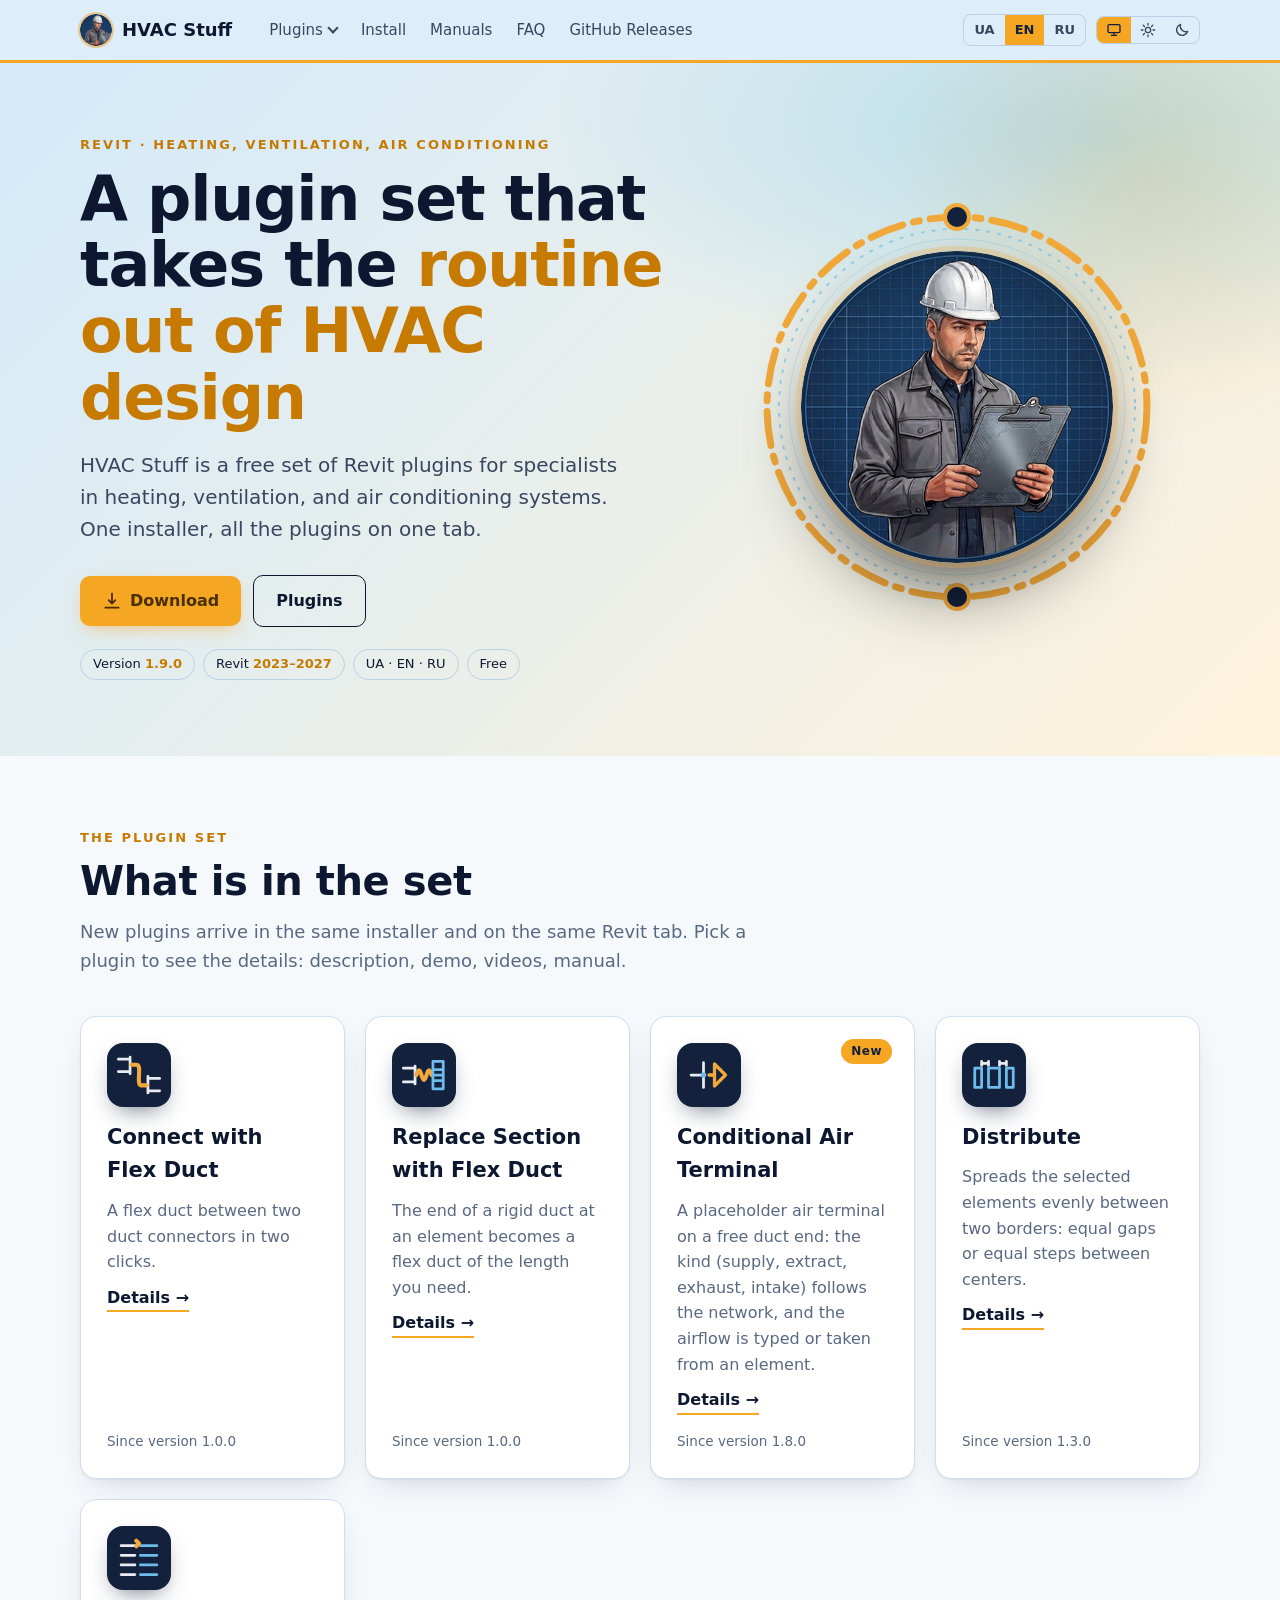
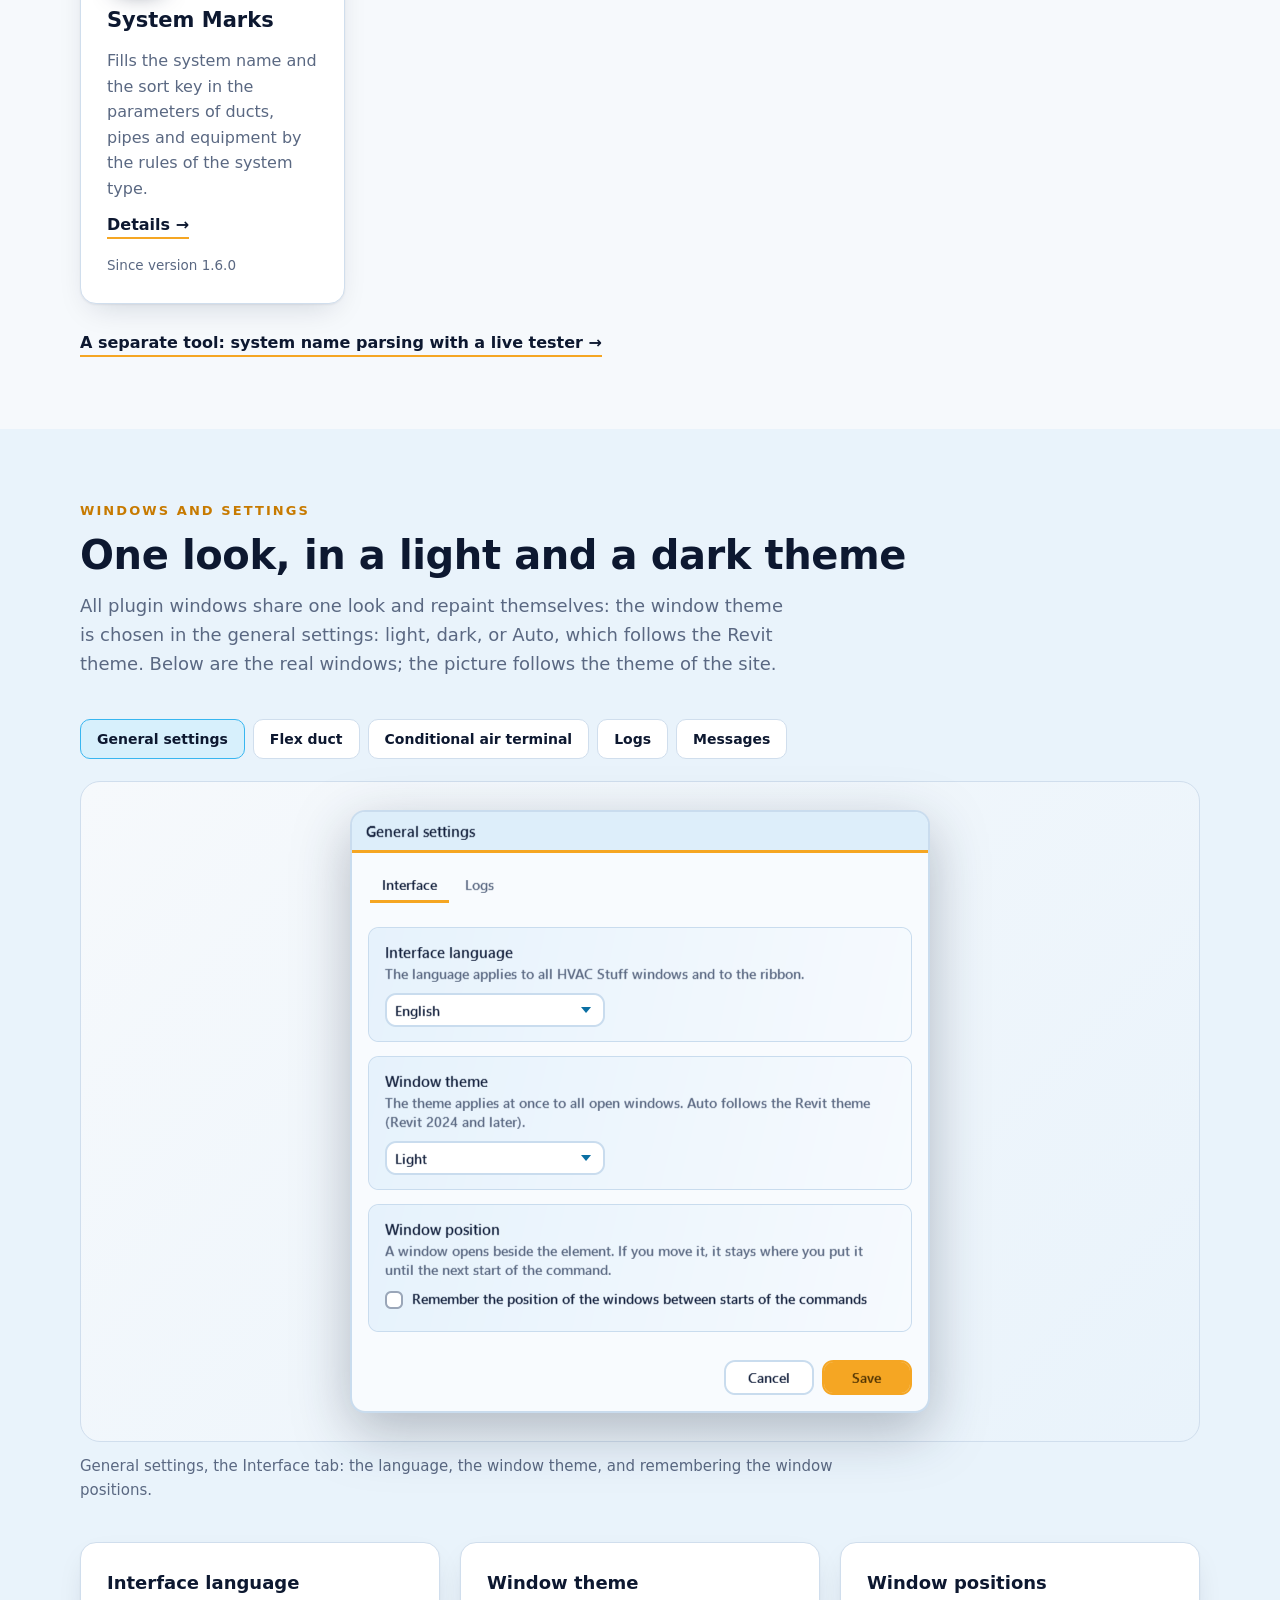
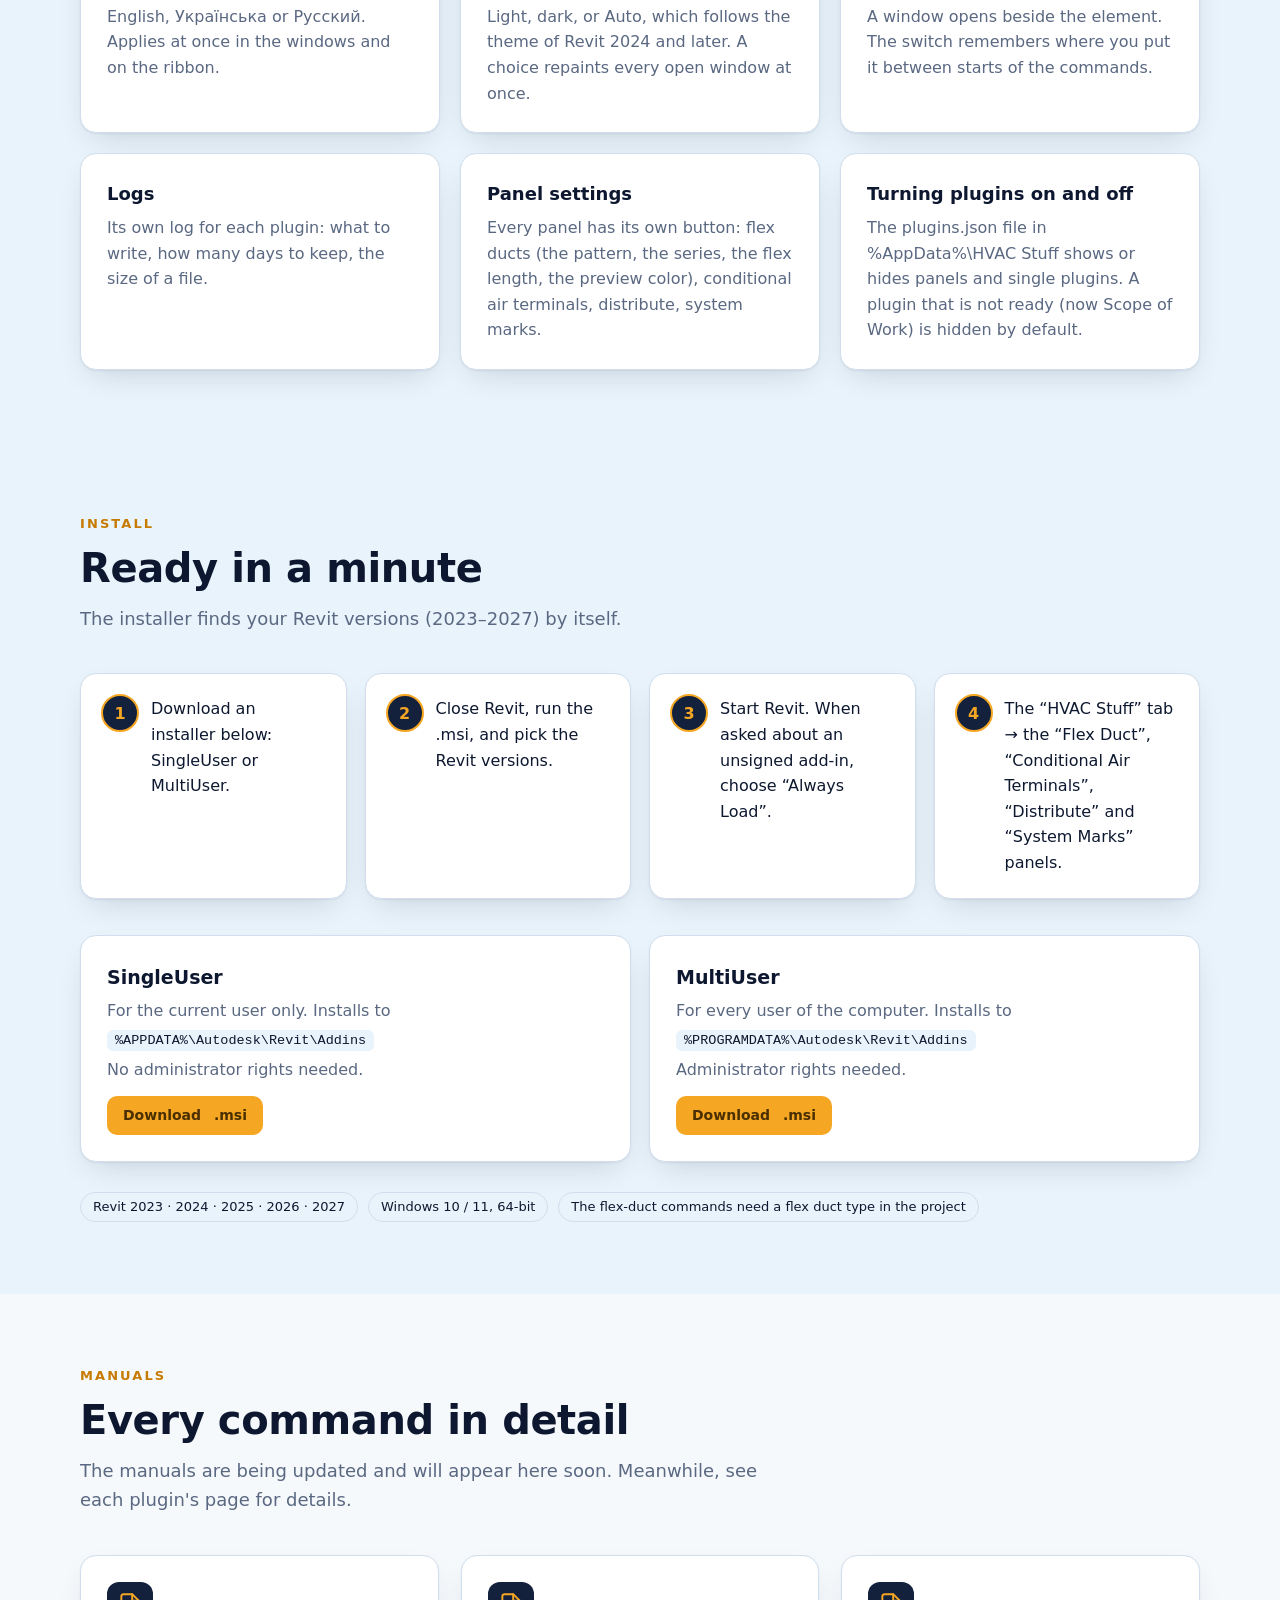
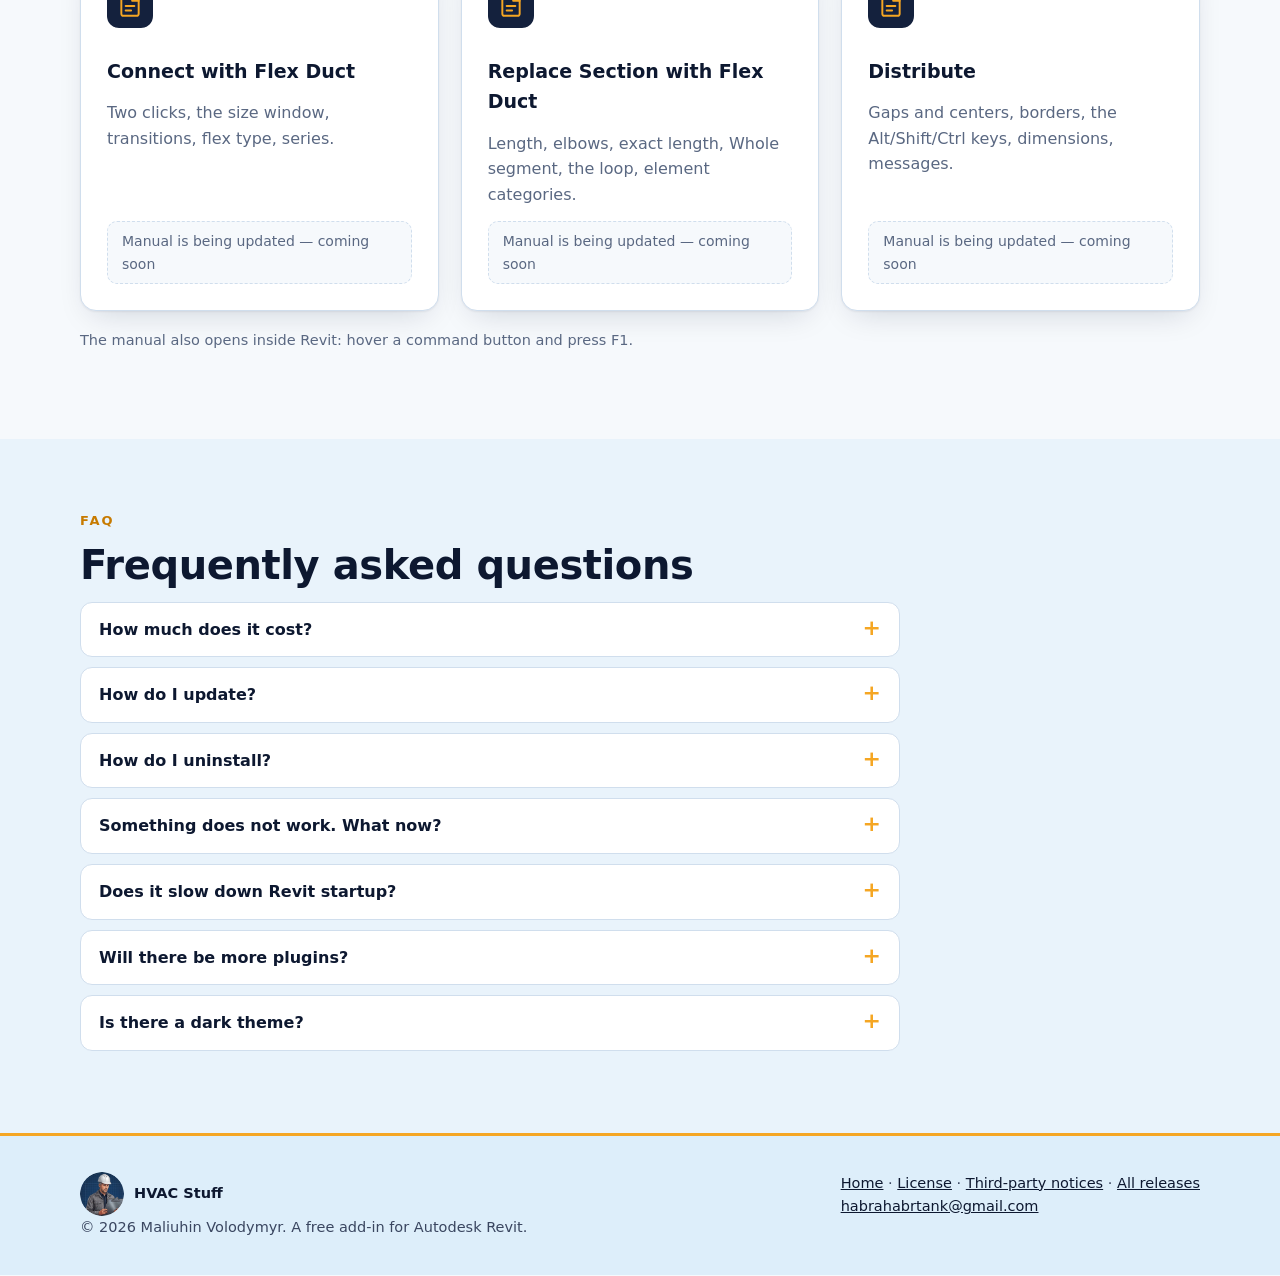
==== commit f69da362: "Site 1.9.0: Aero theme (light and dark), real window pictures in three languages, settings and theme" ====
--- a/docs/index.html
+++ b/docs/index.html
@@ -7,7 +7,7 @@
 <meta name="googlebot" content="noindex, nofollow, noarchive, nosnippet">
 <title>HVAC Stuff — Revit add-in</title>
 <meta name="description" content="HVAC Stuff — a growing set of free Revit plugins for specialists in heating, ventilation, and air conditioning systems.">
-<meta name="theme-color" content="#14213D">
+<meta name="theme-color" content="#DDEEFA">
 <link rel="icon" type="image/png" sizes="32x32" href="img/favicon-32.png">
 <link rel="icon" type="image/png" sizes="64x64" href="img/favicon-64.png">
 <link rel="apple-touch-icon" href="img/apple-touch-icon.png">
@@ -47,6 +47,18 @@
 .logo-disc::after { content: ""; position: absolute; inset: 0; background: linear-gradient(115deg, transparent 42%, rgba(255,255,255,.34) 50%, transparent 58%); background-size: 260% 100%; background-position: 130% 0; animation: sweep 6.5s ease-in-out infinite; }
 @media (max-width: 860px) { .hero .grid { grid-template-columns: 1fr; } .logo-stage { order: -1; width: min(170px, 48vw); } .hero { padding: 40px 0 56px; } }
 
+.shot-tabs { display: flex; flex-wrap: wrap; gap: 8px; margin: 0 0 22px; }
+.shot-tabs button { font: inherit; font-size: 14px; font-weight: 600; padding: 8px 16px; border-radius: 10px; border: 1.5px solid var(--line); background: var(--card); color: var(--text); cursor: pointer; }
+.shot-tabs button:hover { border-color: var(--sky); }
+.shot-tabs button[aria-pressed="true"] { background: var(--head-soft, #D7F0FC); border-color: var(--sky); }
+:root[data-theme="dark"] .shot-tabs button[aria-pressed="true"] { background: #12385A; }
+@media (prefers-color-scheme: dark) { :root:not([data-theme="light"]) .shot-tabs button[aria-pressed="true"] { background: #12385A; } }
+.shot { margin: 0 0 40px; }
+.shot-stage { display: grid; place-items: center; min-height: 220px; padding: 28px 16px; border-radius: 20px; border: 1px solid var(--line); background: linear-gradient(135deg, var(--bg), var(--bg-2)); }
+.shot-stage img { max-width: 100%; height: auto; width: auto; filter: drop-shadow(0 18px 28px rgba(13,24,48,.28)); }
+.shot figcaption { margin-top: 12px; color: var(--muted); font-size: 15px; max-width: 820px; }
+.setg .card h3 { font-size: 18px; }
+
 .parse-link { display: inline-block; margin-top: 26px; font-weight: 600; text-decoration: none; border-bottom: 2px solid var(--amber); }
 .man { display: grid; grid-template-columns: repeat(auto-fit, minmax(min(280px, 100%), 1fr)); gap: 22px; }
 .man .card { display: flex; flex-direction: column; gap: 14px; }
@@ -86,7 +98,7 @@
           <a class="btn ghost" href="#plugins" data-i18n="hero.plugins"></a>
         </div>
         <div class="meta">
-          <span class="chip"><span data-i18n="hero.version"></span> <b class="verx">1.8.0</b></span>
+          <span class="chip"><span data-i18n="hero.version"></span> <b class="verx">1.9.0</b></span>
           <span class="chip">Revit <b>2023–2027</b></span>
           <span class="chip">UA · EN · RU</span>
           <span class="chip" data-i18n="hero.free"></span>
@@ -116,6 +128,30 @@
   </div>
 </section>
 
+<section class="alt" id="look">
+  <div class="wrap">
+    <p class="eyebrow" data-i18n="look.eyebrow"></p>
+    <h2 data-i18n="look.title"></h2>
+    <p class="lead" data-i18n="look.lead"></p>
+    <div class="shot-tabs" id="shotTabs" role="group">
+      <button type="button" data-shot="settings" aria-pressed="true" data-i18n="look.t.settings"></button>
+      <button type="button" data-shot="qfc" aria-pressed="false" data-i18n="look.t.qfc"></button>
+      <button type="button" data-shot="ap" aria-pressed="false" data-i18n="look.t.ap"></button>
+      <button type="button" data-shot="logs" aria-pressed="false" data-i18n="look.t.logs"></button>
+      <button type="button" data-shot="msg" aria-pressed="false" data-i18n="look.t.msg"></button>
+    </div>
+    <figure class="shot"><div class="shot-stage"><img id="shotImg" alt="" width="560" height="420"></div><figcaption id="shotCap"></figcaption></figure>
+    <div class="grid3 setg">
+      <div class="card"><h3 data-i18n="look.s1.t"></h3><p data-i18n="look.s1.p"></p></div>
+      <div class="card"><h3 data-i18n="look.s2.t"></h3><p data-i18n="look.s2.p"></p></div>
+      <div class="card"><h3 data-i18n="look.s3.t"></h3><p data-i18n="look.s3.p"></p></div>
+      <div class="card"><h3 data-i18n="look.s4.t"></h3><p data-i18n="look.s4.p"></p></div>
+      <div class="card"><h3 data-i18n="look.s5.t"></h3><p data-i18n="look.s5.p"></p></div>
+      <div class="card"><h3 data-i18n="look.s6.t"></h3><p data-i18n="look.s6.p"></p></div>
+    </div>
+  </div>
+</section>
+
 <section class="alt" id="install">
   <div class="wrap">
     <p class="eyebrow" data-i18n="ins.eyebrow"></p>
@@ -160,6 +196,7 @@
     <details><summary data-i18n="q4.q"></summary><p data-i18n="q4.a"></p></details>
     <details><summary data-i18n="q5.q"></summary><p data-i18n="q5.a"></p></details>
     <details><summary data-i18n="q6.q"></summary><p data-i18n="q6.a"></p></details>
+    <details><summary data-i18n="q7.q"></summary><p data-i18n="q7.a"></p></details>
   </div>
 </section>
 </main>
@@ -184,7 +221,7 @@
     "ins.s1": "Завантажте інсталятор нижче: SingleUser або MultiUser.",
     "ins.s2": "Закрийте Revit і запустіть .msi, виберіть версії Revit.",
     "ins.s3": "Запустіть Revit. На питання про непідписану надбудову виберіть «Завжди завантажувати».",
-    "ins.s4": "Вкладка «HVAC Stuff» → панелі «Гнучкі повітропроводи», «Розподіл» та «Позначення систем».",
+    "ins.s4": "Вкладка «HVAC Stuff» → панелі «Гнучкі повітропроводи», «Умовні повітророзподільники», «Розподіл» та «Позначення систем».",
     "ins.single": "Лише для поточного користувача. Установка в",
     "ins.single2": "Права адміністратора не потрібні.",
     "ins.multi": "Для всіх користувачів комп’ютера. Установка в",
@@ -210,7 +247,34 @@
     "q5.q": "Надбудова впливає на швидкість запуску Revit?",
     "q5.a": "Ні: при старті завантажується лише стрічка. Вікна й налаштування — при першому натисканні.",
     "q6.q": "Чи будуть нові плагіни?",
-    "q6.a": "Так: набір поповнюється. Новий плагін з’являється в тому ж інсталяторі, на вкладці «HVAC Stuff». Оновлення приходить звичайним оновленням надбудови. Ідеї можна надіслати на пошту з підвалу сторінки."
+    "q6.a": "Так: набір поповнюється. Новий плагін з’являється в тому ж інсталяторі, на вкладці «HVAC Stuff». Оновлення приходить звичайним оновленням надбудови. Ідеї можна надіслати на пошту з підвалу сторінки.",
+    "look.eyebrow": "Вікна й налаштування",
+    "look.title": "Один вигляд: світла й темна тема",
+    "look.lead": "Усі вікна плагінів мають однаковий вигляд і самі перефарбовуються: тема вікон обирається в загальних налаштуваннях — світла, темна або «Авто», що повторює тему Revit. Нижче — справжні вікна; картинка йде за темою сайту.",
+    "look.t.settings": "Загальні налаштування",
+    "look.t.qfc": "Гнучкий повітропровід",
+    "look.t.ap": "Умовний повітророзподільник",
+    "look.t.logs": "Журнали",
+    "look.t.msg": "Повідомлення",
+    "look.c.settings": "Загальні налаштування, вкладка «Інтерфейс»: мова, тема вікон і запам’ятовування положення вікон.",
+    "look.c.qfc": "Вікно «Новий гнучкий повітропровід»: розмір, тип гофри, серія й гофра заданої довжини.",
+    "look.c.ap": "Вікно умовного повітророзподільника: вид кнопками, форма, розмір і витрата повітря.",
+    "look.c.logs": "Загальні налаштування, вкладка «Журнали»: які журнали вести, скільки днів зберігати, розмір файлу.",
+    "look.c.msg": "Усі повідомлення, попередження й помилки — в одному вікні: клікніть посилання, щоб виділити елемент у моделі, або скопіюйте текст.",
+    "look.s1.t": "Мова інтерфейсу",
+    "look.s1.p": "English, Українська або Русский. Діє одразу у вікнах і на стрічці.",
+    "look.s2.t": "Тема вікон",
+    "look.s2.p": "Світла, темна або «Авто» — за темою Revit 2024 і новіших. Вибір одразу перефарбовує всі відкриті вікна.",
+    "look.s3.t": "Положення вікон",
+    "look.s3.p": "Вікно відкривається біля елемента. Перемикач запам’ятовує, де ви його поставили, між запусками команд.",
+    "look.s4.t": "Журнали",
+    "look.s4.p": "Окремий журнал для кожного плагіна: що вести, скільки днів зберігати, розмір файлу.",
+    "look.s5.t": "Налаштування панелей",
+    "look.s5.p": "У кожної панелі своя кнопка: гнучкі (конфігурація, серія, довжина гофри, колір перегляду), умовні повітророзподільники, розподіл, позначення систем.",
+    "look.s6.t": "Вмикання плагінів",
+    "look.s6.p": "Файл plugins.json у %AppData%\\HVAC Stuff показує або ховає панелі й окремі плагіни. Плагін, що ще не готовий (зараз «Обсяги робіт»), прихований за замовчуванням.",
+    "q7.q": "Чи є темна тема?",
+    "q7.a": "Так. Загальні налаштування → вкладка «Інтерфейс» → «Тема вікон»: світла, темна або «Авто» (за темою Revit 2024 і новіших). Вибір одразу перефарбовує всі відкриті вікна; «Скасувати» повертає стару тему."
   },
   "en": {
     "home.title": "HVAC Stuff — Revit plugins for HVAC design",
@@ -228,7 +292,7 @@
     "ins.s1": "Download an installer below: SingleUser or MultiUser.",
     "ins.s2": "Close Revit, run the .msi, and pick the Revit versions.",
     "ins.s3": "Start Revit. When asked about an unsigned add-in, choose “Always Load”.",
-    "ins.s4": "The “HVAC Stuff” tab → the “Flex Duct”, “Distribute” and “System Marks” panels.",
+    "ins.s4": "The “HVAC Stuff” tab → the “Flex Duct”, “Conditional Air Terminals”, “Distribute” and “System Marks” panels.",
     "ins.single": "For the current user only. Installs to",
     "ins.single2": "No administrator rights needed.",
     "ins.multi": "For every user of the computer. Installs to",
@@ -254,7 +318,34 @@
     "q5.q": "Does it slow down Revit startup?",
     "q5.a": "No: only the ribbon loads at startup. Windows and settings load on the first click.",
     "q6.q": "Will there be more plugins?",
-    "q6.a": "Yes: the set keeps growing. A new plugin comes in the same installer, on the “HVAC Stuff” tab. It arrives as a regular add-in update. Ideas can be sent to the email in the page footer."
+    "q6.a": "Yes: the set keeps growing. A new plugin comes in the same installer, on the “HVAC Stuff” tab. It arrives as a regular add-in update. Ideas can be sent to the email in the page footer.",
+    "look.eyebrow": "Windows and settings",
+    "look.title": "One look, in a light and a dark theme",
+    "look.lead": "All plugin windows share one look and repaint themselves: the window theme is chosen in the general settings: light, dark, or Auto, which follows the Revit theme. Below are the real windows; the picture follows the theme of the site.",
+    "look.t.settings": "General settings",
+    "look.t.qfc": "Flex duct",
+    "look.t.ap": "Conditional air terminal",
+    "look.t.logs": "Logs",
+    "look.t.msg": "Messages",
+    "look.c.settings": "General settings, the Interface tab: the language, the window theme, and remembering the window positions.",
+    "look.c.qfc": "The New flex duct window: the size, the flex type, the series, and the flex duct of a fixed length.",
+    "look.c.ap": "The window of the conditional air terminal: the kind as buttons, the shape, the size, and the airflow.",
+    "look.c.logs": "General settings, the Logs tab: which logs to write, how many days to keep them, the size of a file.",
+    "look.c.msg": "Every message, warning, and error is in one window: click a link to select the element in the model, or copy the text.",
+    "look.s1.t": "Interface language",
+    "look.s1.p": "English, Українська or Русский. Applies at once in the windows and on the ribbon.",
+    "look.s2.t": "Window theme",
+    "look.s2.p": "Light, dark, or Auto, which follows the theme of Revit 2024 and later. A choice repaints every open window at once.",
+    "look.s3.t": "Window positions",
+    "look.s3.p": "A window opens beside the element. The switch remembers where you put it between starts of the commands.",
+    "look.s4.t": "Logs",
+    "look.s4.p": "Its own log for each plugin: what to write, how many days to keep, the size of a file.",
+    "look.s5.t": "Panel settings",
+    "look.s5.p": "Every panel has its own button: flex ducts (the pattern, the series, the flex length, the preview color), conditional air terminals, distribute, system marks.",
+    "look.s6.t": "Turning plugins on and off",
+    "look.s6.p": "The plugins.json file in %AppData%\\HVAC Stuff shows or hides panels and single plugins. A plugin that is not ready (now Scope of Work) is hidden by default.",
+    "q7.q": "Is there a dark theme?",
+    "q7.a": "Yes. General settings → the Interface tab → Window theme: light, dark, or Auto (follows the Revit 2024+ theme). A choice repaints every open window at once; Cancel brings the old theme back."
   },
   "ru": {
     "home.title": "HVAC Stuff — плагины Revit для проектирования ОВК",
@@ -272,7 +363,7 @@
     "ins.s1": "Скачайте установщик ниже: SingleUser или MultiUser.",
     "ins.s2": "Закройте Revit, запустите .msi и выберите версии Revit.",
     "ins.s3": "Запустите Revit. На вопрос о неподписанной надстройке выберите «Всегда загружать».",
-    "ins.s4": "Вкладка «HVAC Stuff» → панели «Гибкие воздуховоды», «Распределение» и «Обозначение систем».",
+    "ins.s4": "Вкладка «HVAC Stuff» → панели «Гибкие воздуховоды», «Условные воздухораспределители», «Распределение» и «Обозначение систем».",
     "ins.single": "Только для текущего пользователя. Установка в",
     "ins.single2": "Права администратора не нужны.",
     "ins.multi": "Для всех пользователей компьютера. Установка в",
@@ -298,10 +389,53 @@
     "q5.q": "Влияет ли надстройка на скорость запуска Revit?",
     "q5.a": "Нет: при старте загружается только лента. Окна и настройки — при первом нажатии.",
     "q6.q": "Будут ли новые плагины?",
-    "q6.a": "Да: набор пополняется. Новый плагин приходит в том же установщике, на вкладке «HVAC Stuff». Он появляется обычным обновлением надстройки. Идеи можно прислать на почту из подвала страницы."
+    "q6.a": "Да: набор пополняется. Новый плагин приходит в том же установщике, на вкладке «HVAC Stuff». Он появляется обычным обновлением надстройки. Идеи можно прислать на почту из подвала страницы.",
+    "look.eyebrow": "Окна и настройки",
+    "look.title": "Одно оформление: светлая и тёмная тема",
+    "look.lead": "Все окна плагинов выглядят одинаково и сами перекрашиваются: тема окон выбирается в общих настройках — светлая, тёмная или «Авто», которая повторяет тему Revit. Ниже — настоящие окна; картинка идёт за темой сайта.",
+    "look.t.settings": "Общие настройки",
+    "look.t.qfc": "Гибкий воздуховод",
+    "look.t.ap": "Условный воздухораспределитель",
+    "look.t.logs": "Журналы",
+    "look.t.msg": "Сообщения",
+    "look.c.settings": "Общие настройки, вкладка «Интерфейс»: язык, тема окон и запоминание положения окон.",
+    "look.c.qfc": "Окно «Новый гибкий воздуховод»: размер, тип гофры, серия и гофра заданной длины.",
+    "look.c.ap": "Окно условного воздухораспределителя: вид кнопками, форма, размер и расход воздуха.",
+    "look.c.logs": "Общие настройки, вкладка «Журналы»: какие журналы вести, сколько дней хранить, размер файла.",
+    "look.c.msg": "Все сообщения, предупреждения и ошибки — в одном окне: щёлкните ссылку, чтобы выделить элемент в модели, или скопируйте текст.",
+    "look.s1.t": "Язык интерфейса",
+    "look.s1.p": "English, Українська или Русский. Действует сразу в окнах и на ленте.",
+    "look.s2.t": "Тема окон",
+    "look.s2.p": "Светлая, тёмная или «Авто» — по теме Revit 2024 и новее. Выбор сразу перекрашивает все открытые окна.",
+    "look.s3.t": "Положение окон",
+    "look.s3.p": "Окно открывается рядом с элементом. Переключатель запоминает, где вы его поставили, между запусками команд.",
+    "look.s4.t": "Журналы",
+    "look.s4.p": "Отдельный журнал для каждого плагина: что вести, сколько дней хранить, размер файла.",
+    "look.s5.t": "Настройки панелей",
+    "look.s5.p": "У каждой панели своя кнопка: гибкие (конфигурация, серия, длина гофры, цвет предпросмотра), условные воздухораспределители, распределение, обозначение систем.",
+    "look.s6.t": "Включение плагинов",
+    "look.s6.p": "Файл plugins.json в %AppData%\\HVAC Stuff показывает или прячет панели и отдельные плагины. Плагин, который ещё не готов (сейчас «Объём работ»), по умолчанию скрыт.",
+    "q7.q": "Есть ли тёмная тема?",
+    "q7.a": "Да. Общие настройки → вкладка «Интерфейс» → «Тема окон»: светлая, тёмная или «Авто» (по теме Revit 2024 и новее). Выбор сразу перекрашивает все открытые окна; «Отмена» возвращает прежнюю тему."
   }
 } };
 </script>
 <script src="site.js"></script>
+<script>
+(function () {
+  var H = window.HVAC, cur = "settings";
+  var img = document.getElementById("shotImg"), cap = document.getElementById("shotCap"), tabs = document.querySelectorAll("#shotTabs button");
+  function render() {
+    img.onload = function () { img.style.width = Math.round(img.naturalWidth / 2) + "px"; };
+    img.src = "img/win/" + cur + "-" + H.lang() + "-" + H.scheme() + ".png";
+    cap.textContent = H.t("look.c." + cur);
+    tabs.forEach(function (b) { b.setAttribute("aria-pressed", b.dataset.shot === cur); });
+  }
+  tabs.forEach(function (b) { b.addEventListener("click", function () { cur = b.dataset.shot; render(); }); });
+  H.onLang(render);
+  new MutationObserver(render).observe(document.documentElement, { attributes: true, attributeFilter: ["data-theme"] });
+  if (window.matchMedia) matchMedia("(prefers-color-scheme: dark)").addEventListener("change", render);
+})();
+</script>
 </body>
 </html>
--- a/docs/site.css
+++ b/docs/site.css
@@ -1,20 +1,35 @@
 /* HVAC Stuff — общий стиль сайта: переменные, шапка с меню, кнопки, карточки, подвал. Подключается на всех страницах, кроме name-parsing.html. */
+/* Тема Aero (как в окнах плагина): холодный белый, голубая шапка с янтарной линией, голубые карточки; тёмная — глубокий синий. */
 :root {
-  --navy: #14213D; --navy-2: #1c2d52; --paper: #FBFAF6; --amber: #F2A93B; --sky: #5BB6E8;
-  --bg: #FBFAF6; --bg-2: #F3F1EA; --card: #ffffff; --text: #14213D; --muted: #5d6881; --line: #e4e0d4;
-  --amber-soft: #FDF0D6;
-  --shadow: 0 1px 2px rgba(20,33,61,.06), 0 12px 32px -12px rgba(20,33,61,.18);
+  --navy: #14213D; --navy-2: #1c2d52; --paper: #F8FBFE; --amber: #F5A623; --sky: #38B6F0;
+  --bg: #F6F9FC; --bg-2: #E9F3FB; --card: #ffffff; --text: #0D1830; --muted: #5A6882; --line: #D0DEED;
+  --amber-soft: #FFF1D6;
+  --nav-bg: #DDEEFA; --nav-ink: #0D1830; --nav-muted: #3A4660; --nav-line: #B9D0E6; --nav-hover: rgba(13,24,48,.07); --nav-menu: #F8FBFE;
+  --hero-bg: radial-gradient(900px 420px at 85% 10%, rgba(56,182,240,.30), transparent 60%), linear-gradient(135deg, #D3EAFB, #FFF3DB);
+  --hero-ink: #0D1830; --hero-sub: #3A4660; --chip-line: #B9D0E6; --chip-ink: #0D1830; --hero-em: #C77A00;
+  --foot-bg: #DDEEFA; --foot-ink: #3A4660; --foot-link: #0D1830;
+  --shadow: 0 1px 2px rgba(13,24,48,.06), 0 12px 32px -12px rgba(13,24,48,.18);
 }
 @media (prefers-color-scheme: dark) {
   :root:not([data-theme="light"]) {
-    --bg: #0e1628; --bg-2: #121c33; --card: #16223d; --text: #eef1f8; --muted: #9aa7bf; --line: #26334f;
-    --amber-soft: #3A2D12;
+    --amber: #FFB93D; --sky: #4CC9FF;
+    --bg: #080F20; --bg-2: #0E1930; --card: #101B35; --text: #E8EEFB; --muted: #8F9EC0; --line: #223360;
+    --amber-soft: #3A2E12;
+    --nav-bg: #0B1530; --nav-ink: #fff; --nav-muted: #c9d3e6; --nav-line: #2A3F73; --nav-hover: rgba(255,255,255,.07); --nav-menu: #0B1530;
+    --hero-bg: radial-gradient(900px 420px at 85% 10%, rgba(76,201,255,.22), transparent 60%), linear-gradient(180deg, #0B1530, #0A1226);
+    --hero-ink: #fff; --hero-sub: #c9d3e6; --chip-line: #2A3F73; --chip-ink: #c9d3e6; --hero-em: #FFB93D;
+    --foot-bg: #0B1530; --foot-ink: #c9d3e6; --foot-link: #fff;
     --shadow: 0 1px 2px rgba(0,0,0,.3), 0 12px 32px -12px rgba(0,0,0,.6);
   }
 }
 :root[data-theme="dark"] {
-  --bg: #0e1628; --bg-2: #121c33; --card: #16223d; --text: #eef1f8; --muted: #9aa7bf; --line: #26334f;
-  --amber-soft: #3A2D12;
+  --amber: #FFB93D; --sky: #4CC9FF;
+  --bg: #080F20; --bg-2: #0E1930; --card: #101B35; --text: #E8EEFB; --muted: #8F9EC0; --line: #223360;
+  --amber-soft: #3A2E12;
+  --nav-bg: #0B1530; --nav-ink: #fff; --nav-muted: #c9d3e6; --nav-line: #2A3F73; --nav-hover: rgba(255,255,255,.07); --nav-menu: #0B1530;
+  --hero-bg: radial-gradient(900px 420px at 85% 10%, rgba(76,201,255,.22), transparent 60%), linear-gradient(180deg, #0B1530, #0A1226);
+  --hero-ink: #fff; --hero-sub: #c9d3e6; --chip-line: #2A3F73; --chip-ink: #c9d3e6; --hero-em: #FFB93D;
+  --foot-bg: #0B1530; --foot-ink: #c9d3e6; --foot-link: #fff;
   --shadow: 0 1px 2px rgba(0,0,0,.3), 0 12px 32px -12px rgba(0,0,0,.6);
 }
 :root[data-theme="light"] { color-scheme: light; }
@@ -28,75 +43,75 @@
 main, footer { overflow-x: clip; }
 section { padding: 72px 0; }
 .alt { background: var(--bg-2); }
-.eyebrow { color: var(--amber); font-weight: 700; letter-spacing: .16em; text-transform: uppercase; font-size: 13px; margin: 0 0 10px; }
+.eyebrow { color: var(--hero-em); font-weight: 700; letter-spacing: .16em; text-transform: uppercase; font-size: 13px; margin: 0 0 10px; }
 h2 { font-size: clamp(28px, 4vw, 40px); line-height: 1.15; margin: 0 0 14px; letter-spacing: -.01em; }
 .lead { color: var(--muted); font-size: 18px; max-width: 720px; margin: 0 0 40px; }
 
 /* шапка */
-.nav { position: sticky; top: 0; z-index: 50; background: rgba(20,33,61,.96); backdrop-filter: blur(10px); color: #fff; }
+.nav { position: sticky; top: 0; z-index: 50; background: var(--nav-bg); border-bottom: 3px solid var(--amber); backdrop-filter: blur(10px); color: var(--nav-ink); }
 .nav .wrap { display: flex; align-items: center; gap: 18px; height: 60px; }
-.brand { display: flex; align-items: center; gap: 10px; font-weight: 700; text-decoration: none; font-size: 18px; color: #fff; white-space: nowrap; margin-right: 8px; }
+.brand { display: flex; align-items: center; gap: 10px; font-weight: 700; text-decoration: none; font-size: 18px; color: var(--nav-ink); white-space: nowrap; margin-right: 8px; }
 .brand img { width: 32px; height: 32px; border-radius: 50%; box-shadow: 0 0 0 2px rgba(242,169,59,.55); transition: transform .35s; }
 .brand:hover img { transform: rotate(-14deg) scale(1.12); }
 .nav-panel { display: flex; align-items: center; gap: 4px; flex: 1; min-width: 0; }
 .nav-links { display: flex; align-items: center; gap: 2px; margin: 0; padding: 0; list-style: none; flex: 1; }
 .nav-links > li { position: relative; }
-.nav-links a, .nav-links .dd-btn { display: inline-flex; align-items: center; gap: 6px; color: #c9d3e6; text-decoration: none; font: inherit; font-size: 15px; padding: 8px 11px; border-radius: 8px; background: none; border: 0; cursor: pointer; white-space: nowrap; }
-.nav-links a:hover, .nav-links .dd-btn:hover { color: #fff; background: rgba(255,255,255,.07); }
-.nav-links a.here, .nav-links .dd-btn.here { color: #fff; box-shadow: inset 0 -2px 0 var(--amber); border-radius: 8px 8px 0 0; }
+.nav-links a, .nav-links .dd-btn { display: inline-flex; align-items: center; gap: 6px; color: var(--nav-muted); text-decoration: none; font: inherit; font-size: 15px; padding: 8px 11px; border-radius: 8px; background: none; border: 0; cursor: pointer; white-space: nowrap; }
+.nav-links a:hover, .nav-links .dd-btn:hover { color: var(--nav-ink); background: var(--nav-hover); }
+.nav-links a.here, .nav-links .dd-btn.here { color: var(--nav-ink); box-shadow: inset 0 -2px 0 var(--amber); border-radius: 8px 8px 0 0; }
 .nav-links a:focus-visible, .nav-links .dd-btn:focus-visible, .burger:focus-visible { outline: 2px solid var(--sky); outline-offset: -2px; }
 .dd-btn::after { content: ""; width: 6px; height: 6px; border-right: 2px solid currentColor; border-bottom: 2px solid currentColor; transform: translateY(-2px) rotate(45deg); transition: transform .2s; }
 .dd.open .dd-btn::after { transform: translateY(1px) rotate(-135deg); }
-.dd-menu { display: none; position: absolute; left: 0; top: 100%; min-width: 250px; margin: 6px 0 0; padding: 8px; list-style: none; background: var(--navy); border: 1px solid #3a4a72; border-radius: 12px; box-shadow: 0 18px 40px -12px rgba(0,0,0,.6); }
+.dd-menu { display: none; position: absolute; left: 0; top: 100%; min-width: 250px; margin: 6px 0 0; padding: 8px; list-style: none; background: var(--nav-menu); border: 1px solid var(--nav-line); border-radius: 12px; box-shadow: 0 18px 40px -12px rgba(13,24,48,.35); }
 .dd.open .dd-menu { display: block; }
 /* невидимый мост над меню: пока курсор идёт от кнопки к пункту, наведение не теряется и меню не закрывается */
 .dd-menu::before { content: ""; position: absolute; left: 0; right: 0; top: -16px; height: 16px; }
 .dd-menu a { display: flex; width: 100%; padding: 9px 12px; }
 .dd-menu a.here { box-shadow: none; background: rgba(242,169,59,.16); border-radius: 8px; }
-.dd-menu .sep { height: 1px; background: #3a4a72; margin: 6px 4px; }
-.dd-menu small { display: block; color: #8fa0c0; font-size: 12px; line-height: 1.3; }
+.dd-menu .sep { height: 1px; background: var(--nav-line); margin: 6px 4px; }
+.dd-menu small { display: block; color: var(--nav-muted); font-size: 12px; line-height: 1.3; }
 .nav-tools { display: flex; align-items: center; gap: 10px; margin-left: auto; flex-shrink: 0; }
-.lang, .theme { display: flex; border: 1px solid #3a4a72; border-radius: 8px; overflow: hidden; flex-shrink: 0; }
-.lang button { background: none; border: 0; color: #c9d3e6; padding: 5px 10px; font: inherit; font-size: 13px; font-weight: 600; cursor: pointer; }
-.lang button[aria-pressed="true"], .theme button[aria-pressed="true"] { background: var(--amber); color: var(--navy); }
-.theme button { background: none; border: 0; color: #c9d3e6; padding: 5px 9px; cursor: pointer; display: flex; align-items: center; }
-.theme button:hover { color: #fff; }
+.lang, .theme { display: flex; border: 1px solid var(--nav-line); border-radius: 8px; overflow: hidden; flex-shrink: 0; }
+.lang button { background: none; border: 0; color: var(--nav-muted); padding: 5px 10px; font: inherit; font-size: 13px; font-weight: 600; cursor: pointer; }
+.lang button[aria-pressed="true"], .theme button[aria-pressed="true"] { background: var(--amber); color: #14213D; }
+.theme button { background: none; border: 0; color: var(--nav-muted); padding: 5px 9px; cursor: pointer; display: flex; align-items: center; }
+.theme button:hover { color: var(--nav-ink); }
 .theme button[aria-pressed="true"]:hover { color: var(--navy); }
 .theme svg { width: 16px; height: 16px; fill: none; stroke: currentColor; stroke-width: 2; stroke-linecap: round; stroke-linejoin: round; }
 .theme button:focus-visible, .lang button:focus-visible { outline: 2px solid var(--sky); outline-offset: -2px; }
-.burger { display: none; margin-left: auto; width: 42px; height: 40px; border: 1px solid #3a4a72; border-radius: 8px; background: none; cursor: pointer; padding: 0; position: relative; }
-.burger i, .burger i::before, .burger i::after { position: absolute; left: 11px; width: 18px; height: 2px; background: #fff; border-radius: 2px; content: ""; transition: transform .2s, opacity .2s; }
+.burger { display: none; margin-left: auto; width: 42px; height: 40px; border: 1px solid var(--nav-line); border-radius: 8px; background: none; cursor: pointer; padding: 0; position: relative; }
+.burger i, .burger i::before, .burger i::after { position: absolute; left: 11px; width: 18px; height: 2px; background: var(--nav-ink); border-radius: 2px; content: ""; transition: transform .2s, opacity .2s; }
 .burger i { top: 18px; } .burger i::before { top: -6px; left: 0; } .burger i::after { top: 6px; left: 0; }
 .nav.open .burger i { background: transparent; }
 .nav.open .burger i::before { transform: translateY(6px) rotate(45deg); }
 .nav.open .burger i::after { transform: translateY(-6px) rotate(-45deg); }
 @media (max-width: 960px) {
   .burger { display: block; }
-  .nav-panel { display: none; position: absolute; left: 0; right: 0; top: 60px; flex-direction: column; align-items: stretch; gap: 0; padding: 10px 16px 18px; background: var(--navy); border-top: 1px solid #3a4a72; box-shadow: 0 24px 40px -12px rgba(0,0,0,.6); max-height: calc(100vh - 60px); overflow-y: auto; }
+  .nav-panel { display: none; position: absolute; left: 0; right: 0; top: 60px; flex-direction: column; align-items: stretch; gap: 0; padding: 10px 16px 18px; background: var(--nav-menu); border-top: 1px solid var(--nav-line); box-shadow: 0 24px 40px -12px rgba(13,24,48,.35); max-height: calc(100vh - 60px); overflow-y: auto; }
   .nav.open .nav-panel { display: flex; }
   .nav-links { flex-direction: column; align-items: stretch; flex: none; gap: 0; }
   .nav-links a, .nav-links .dd-btn { width: 100%; padding: 12px 8px; font-size: 16px; justify-content: space-between; }
   .nav-links a.here, .nav-links .dd-btn.here { box-shadow: none; background: rgba(242,169,59,.16); border-radius: 8px; }
-  .dd-menu { display: block; position: static; min-width: 0; margin: 0 0 6px 10px; padding: 0 0 0 8px; background: none; border: 0; border-left: 2px solid #3a4a72; border-radius: 0; box-shadow: none; }
+  .dd-menu { display: block; position: static; min-width: 0; margin: 0 0 6px 10px; padding: 0 0 0 8px; background: none; border: 0; border-left: 2px solid var(--nav-line); border-radius: 0; box-shadow: none; }
   .dd-btn::after { display: none; }
-  .nav-tools { margin: 12px 0 0; justify-content: space-between; padding-top: 12px; border-top: 1px solid #3a4a72; }
+  .nav-tools { margin: 12px 0 0; justify-content: space-between; padding-top: 12px; border-top: 1px solid var(--nav-line); }
 }
 @media (max-width: 400px) { .brand { font-size: 16px; } }
 
-.btn { display: inline-flex; align-items: center; gap: 8px; background: var(--amber); color: var(--navy); text-decoration: none; padding: 12px 22px; border-radius: 10px; border: 0; cursor: pointer; font: inherit; font-weight: 700; transition: transform .15s; position: relative; overflow: hidden; box-shadow: 0 6px 18px -6px rgba(242,169,59,.7); }
+.btn { display: inline-flex; align-items: center; gap: 8px; background: var(--amber); color: #4A2F00; text-decoration: none; padding: 12px 22px; border-radius: 10px; border: 0; cursor: pointer; font: inherit; font-weight: 700; transition: transform .15s; position: relative; overflow: hidden; box-shadow: 0 6px 18px -6px rgba(242,169,59,.7); }
 .btn:hover { transform: translateY(-2px); }
 .btn.sm { padding: 8px 16px; font-size: 14px; box-shadow: none; }
 .btn.ghost { background: transparent; color: inherit; border: 1.5px solid currentColor; box-shadow: none; }
 
 /* герой */
-.hero { background: radial-gradient(900px 420px at 85% 10%, rgba(91,182,232,.22), transparent 60%), linear-gradient(180deg, var(--navy), #0f1a33); color: #fff; padding: 76px 0 72px; }
+.hero { background: var(--hero-bg); color: var(--hero-ink); padding: 76px 0 72px; }
 .hero h1 { font-size: clamp(34px, 5.5vw, 58px); line-height: 1.07; margin: 0 0 18px; letter-spacing: -.02em; overflow-wrap: anywhere; }
-.hero h1 em { font-style: normal; color: var(--amber); }
-.hero p.sub { font-size: 20px; color: #c9d3e6; max-width: 700px; margin: 0 0 30px; }
+.hero h1 em { font-style: normal; color: var(--hero-em); }
+.hero p.sub { font-size: 20px; color: var(--hero-sub); max-width: 700px; margin: 0 0 30px; }
 .cta { display: flex; flex-wrap: wrap; gap: 12px; align-items: center; }
 .meta { margin-top: 22px; display: flex; flex-wrap: wrap; gap: 8px; }
-.chip { font-size: 13px; padding: 4px 12px; border-radius: 99px; border: 1px solid #3a4a72; color: #c9d3e6; }
-.chip b { color: var(--amber); }
+.chip { font-size: 13px; padding: 4px 12px; border-radius: 99px; border: 1px solid var(--chip-line); color: var(--chip-ink); }
+.chip b { color: var(--hero-em); }
 .chip.dark { color: var(--text); border-color: var(--line); }
 
 /* карточки, списки */
@@ -127,9 +142,9 @@
 .ico svg { width: 26px; height: 26px; stroke: var(--amber); fill: none; stroke-width: 1.8; stroke-linecap: round; stroke-linejoin: round; }
 
 /* подвал */
-footer { background: var(--navy); color: #c9d3e6; padding: 36px 0; font-size: 14.5px; }
+footer { background: var(--foot-bg); border-top: 3px solid var(--amber); color: var(--foot-ink); padding: 36px 0; font-size: 14.5px; }
 footer .wrap { display: flex; flex-wrap: wrap; gap: 20px 40px; justify-content: space-between; }
-footer a { color: #fff; }
+footer a { color: var(--foot-link); }
 footer .foot-logo { width: 44px; height: 44px; border-radius: 50%; vertical-align: middle; margin-right: 10px; }
 
 @media (prefers-reduced-motion: reduce) {
